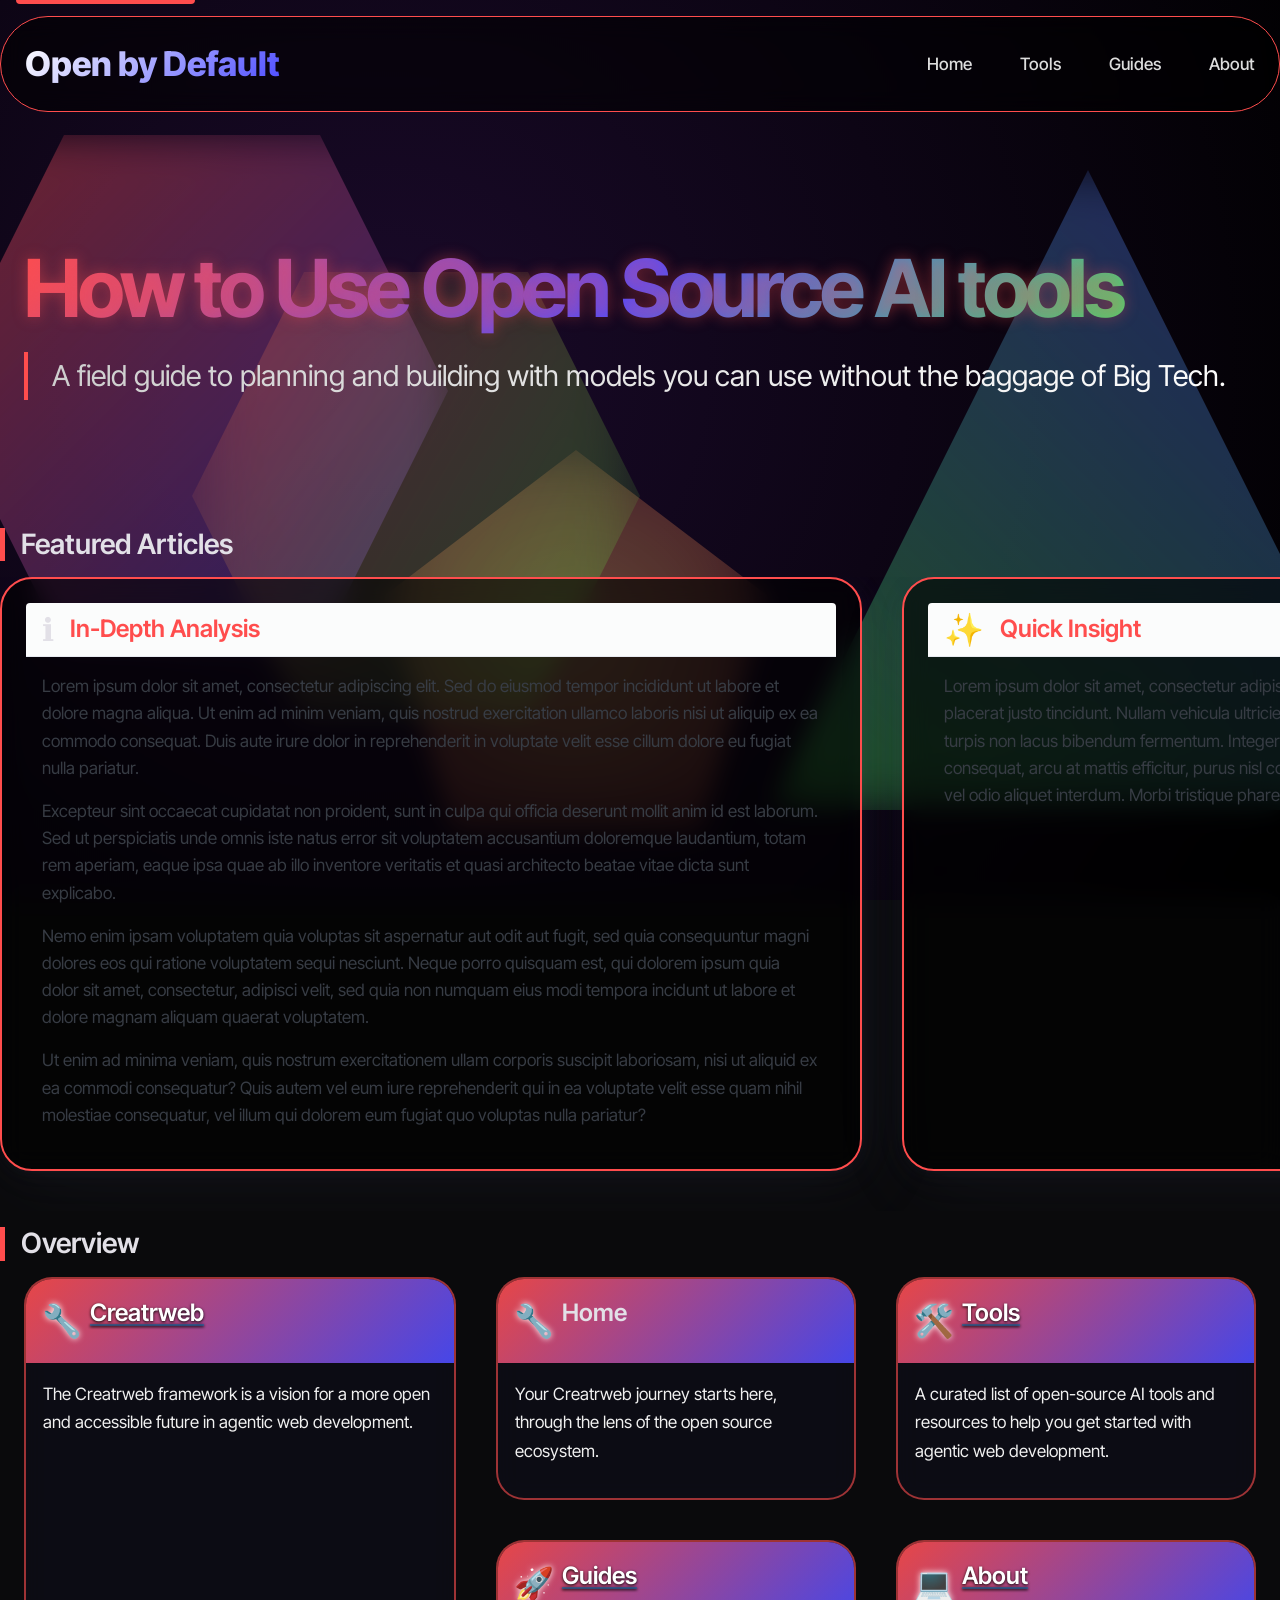
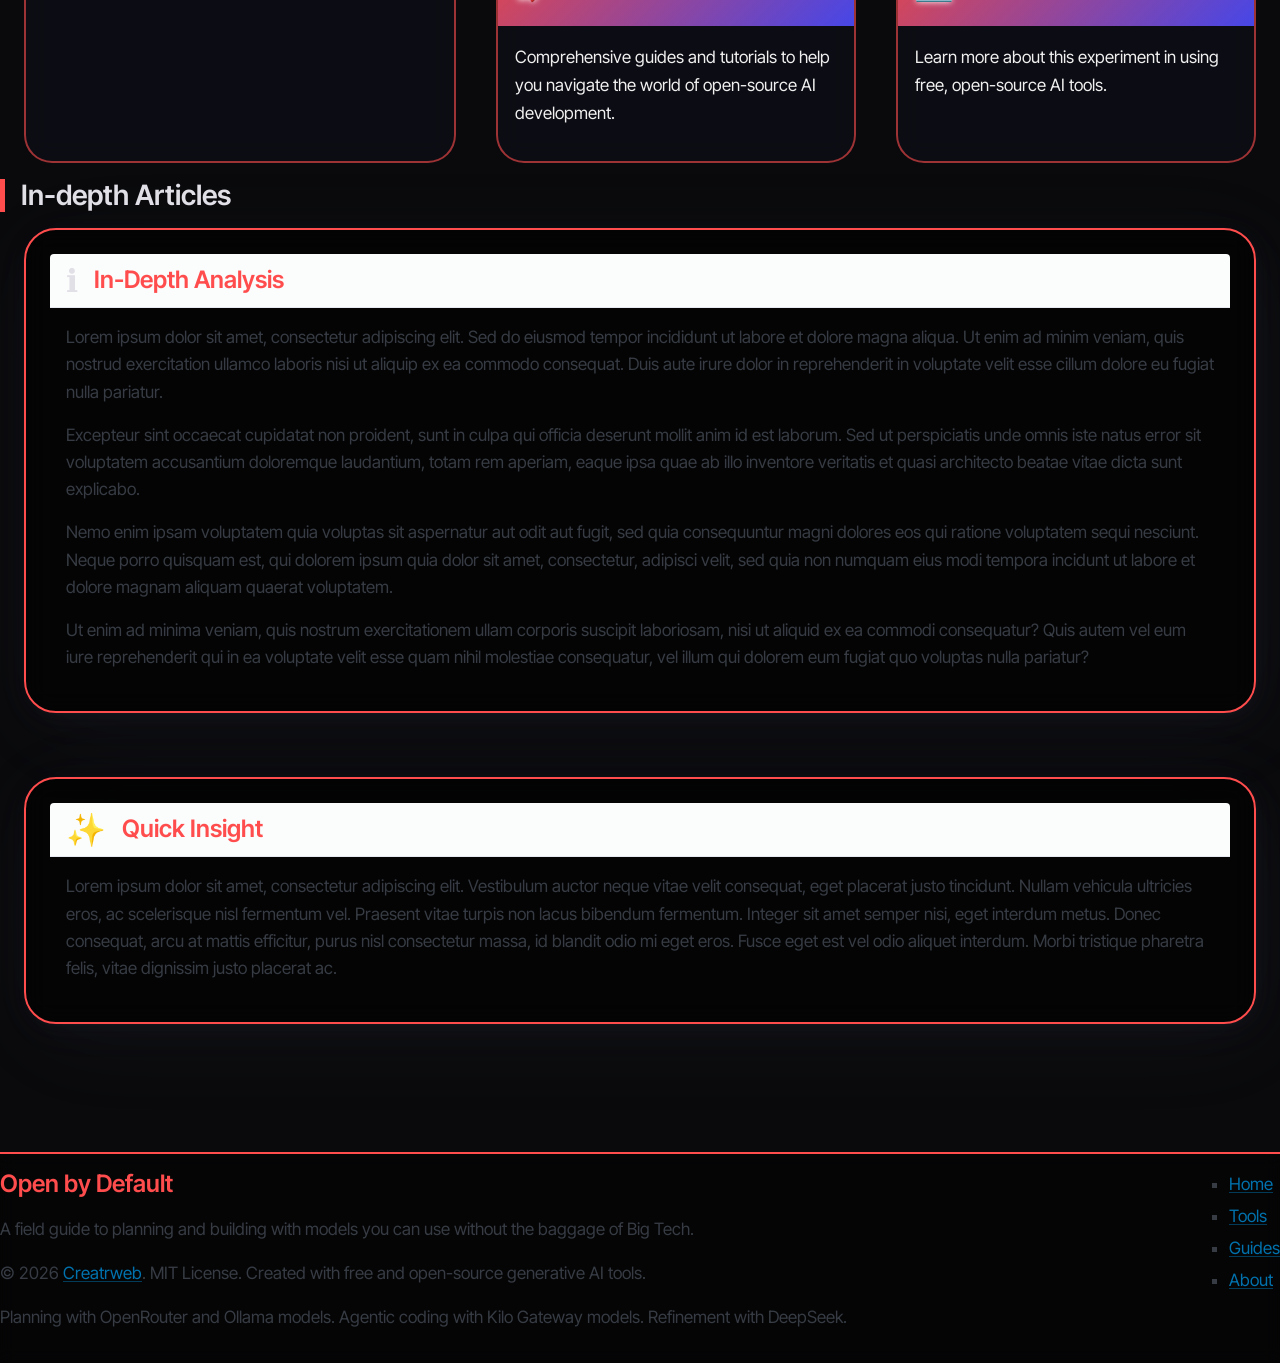
==== index.html @ 15506a96 "feat: enhance accessibility and improve navigation structure across multiple pages using Ollama mode" ====
<!DOCTYPE html>
<html lang="en">
<head>
  <meta charset="UTF-8">
  <meta name="viewport" content="width=device-width, initial-scale=1.0">
  <meta name="description" content="Open by Default - Field guide to free open source AI tools">

  <title>Open by Default</title>

  <!-- CSS -->
  <link rel="stylesheet" href="css/vendor/pico.min.css">
  <link rel="stylesheet" href="css/main.css">

  <!-- Fonts -->
  <link rel="preconnect" href="https://fonts.googleapis.com">
  <link rel="preconnect" href="https://fonts.gstatic.com" crossorigin>
  <link href="https://fonts.googleapis.com/css2?family=Inter+Tight:wght@400;500;600;700&family=Source+Serif+4:opsz,wght@8..60,400;8..60,500&display=swap" rel="stylesheet">
</head>
<body>
  <a href="#main-content" class="skip-link">Skip to main content</a>

  <header role="banner">
    <nav role="navigation" aria-label="Main navigation">
      <div class="nav-container">
        <div class="site-title">
          <a href="./index.html" aria-label="Home">Open by Default</a>
        </div>
        
        <button 
          class="menu-toggle" 
          aria-expanded="false" 
          aria-controls="main-navigation"
          aria-label="Toggle main menu"
        >
          <span aria-hidden="true">&#8801; Menu</span>
        </button>
        
        <ul id="main-navigation" class="nav-links" aria-label="Main site navigation">
          <li><a href="./index.html" aria-current="page">Home</a></li>
          <li><a href="./tools.html">Tools</a></li>
          <li><a href="./guides.html">Guides</a></li>
          <li><a href="./about.html">About</a></li>
        </ul>
      </div>
    </nav>
  </header>

  <main id="main-content" role="main" tabindex="-1">
    <section aria-labelledby="hero-heading">
      <div class="hero-container">
        <h1 id="hero-heading">How to Use Open Source AI tools</h1>
        <p class="hero-lead">A field guide to planning and building with models you can use without the baggage of Big Tech.</p>
      </div>
    </section>

    <section aria-labelledby="carousel-heading">
      <div class="section-header">
        <h2 id="carousel-heading">Featured Articles</h2>
      </div>
      <div class="carousel-container mobile-scroll h-feed" role="region" aria-label="Article carousel">
        <article class="carousel-item h-entry" role="article">
          <header class="carousel-header">
            <span class="carousel-icon" aria-hidden="true">ℹ️</span>
            <h3 class="p-name">In-Depth Analysis</h3>
          </header>
          <div class="article-content e-content">
            <p>Lorem ipsum dolor sit amet, consectetur adipiscing elit. Sed do eiusmod tempor incididunt ut labore et dolore magna aliqua. Ut enim ad minim veniam, quis nostrud exercitation ullamco laboris nisi ut aliquip ex ea commodo consequat. Duis aute irure dolor in reprehenderit in voluptate velit esse cillum dolore eu fugiat nulla pariatur.</p>
            <p>Excepteur sint occaecat cupidatat non proident, sunt in culpa qui officia deserunt mollit anim id est laborum. Sed ut perspiciatis unde omnis iste natus error sit voluptatem accusantium doloremque laudantium, totam rem aperiam, eaque ipsa quae ab illo inventore veritatis et quasi architecto beatae vitae dicta sunt explicabo.</p>
            <p>Nemo enim ipsam voluptatem quia voluptas sit aspernatur aut odit aut fugit, sed quia consequuntur magni dolores eos qui ratione voluptatem sequi nesciunt. Neque porro quisquam est, qui dolorem ipsum quia dolor sit amet, consectetur, adipisci velit, sed quia non numquam eius modi tempora incidunt ut labore et dolore magnam aliquam quaerat voluptatem.</p>
            <p>Ut enim ad minima veniam, quis nostrum exercitationem ullam corporis suscipit laboriosam, nisi ut aliquid ex ea commodi consequatur? Quis autem vel eum iure reprehenderit qui in ea voluptate velit esse quam nihil molestiae consequatur, vel illum qui dolorem eum fugiat quo voluptas nulla pariatur?</p>
          </div>
        </article>
        
        <article class="carousel-item h-entry" role="article">
          <header class="carousel-header">
            <span class="carousel-icon" aria-hidden="true">✨</span>
            <h3 class="p-name">Quick Insight</h3>
          </header>
          <div class="article-content e-content">
            <p>Lorem ipsum dolor sit amet, consectetur adipiscing elit. Vestibulum auctor neque vitae velit consequat, eget placerat justo tincidunt. Nullam vehicula ultricies eros, ac scelerisque nisl fermentum vel. Praesent vitae turpis non lacus bibendum fermentum. Integer sit amet semper nisi, eget interdum metus. Donec consequat, arcu at mattis efficitur, purus nisl consectetur massa, id blandit odio mi eget eros. Fusce eget est vel odio aliquet interdum. Morbi tristique pharetra felis, vitae dignissim justo placerat ac.</p>
          </div>
        </article>
      </div>
    </section>

    <section aria-labelledby="tools-heading">
      <div class="section-header">
        <h2 id="tools-heading">Overview</h2>
      </div>
      <div class="tools-grid" role="region" aria-label="Tools overview">
        <div class="tool-card" role="article">
          <header class="tool-header">
            <span class="tool-icon" aria-hidden="true">🔧</span>
            <h3><a href="https://creatrweb.com" target="_blank">Creatrweb</a></h3>
          </header>
            <div class="tool-content">
              <p>The Creatrweb framework is a vision for a more open and accessible future in agentic web development.</p>
            </div>
        </div>

        <div class="tool-card" role="article">
          <header class="tool-header">
            <span class="tool-icon" aria-hidden="true">🔧</span>
            <h3>Home</h3>
          </header>
          <div class="tool-content">
            <p>Your Creatrweb journey starts here, through the lens of the open source ecosystem.</p>
          </div>
        </div>

        <div class="tool-card" role="article">
          <header class="tool-header">
            <span class="tool-icon" aria-hidden="true">🛠️</span>
            <h3><a href="./tools.html">Tools</a></h3>
          </header>
          <div class="tool-content">
            <p>A curated list of open-source AI tools and resources to help you get started with agentic web development.</p>
          </div>
        </div>

        <div class="tool-card" role="article">
          <header class="tool-header">
            <span class="tool-icon" aria-hidden="true">🚀</span>
            <h3><a href="./guides.html">Guides</a></h3>
          </header>
          <div class="tool-content">
            <p>Comprehensive guides and tutorials to help you navigate the world of open-source AI development.</p>
          </div>
        </div>

        <div class="tool-card" role="article">
          <header class="tool-header">
            <span class="tool-icon" aria-hidden="true">💻</span>
            <h3><a href="./about.html">About</a></h3>
          </header>
          <div class="tool-content">
            <p>Learn more about this experiment in using free, open-source AI tools.</p>
          </div>
        </div>
      </div>
    </section>

    <section aria-labelledby="articles-heading">
      <div class="section-header">
        <h2 id="articles-heading">In-depth Articles</h2>
      </div>
      <div class="articles-container h-feed" role="region" aria-label="Additional articles">
        <article class="article-item h-entry" role="article">
          <header class="article-header">
            <span class="article-icon" aria-hidden="true">ℹ️</span>
            <h3 class="p-name">In-Depth Analysis</h3>
          </header>
          <div class="article-content e-content">
            <p>Lorem ipsum dolor sit amet, consectetur adipiscing elit. Sed do eiusmod tempor incididunt ut labore et dolore magna aliqua. Ut enim ad minim veniam, quis nostrud exercitation ullamco laboris nisi ut aliquip ex ea commodo consequat. Duis aute irure dolor in reprehenderit in voluptate velit esse cillum dolore eu fugiat nulla pariatur.</p>
            <p>Excepteur sint occaecat cupidatat non proident, sunt in culpa qui officia deserunt mollit anim id est laborum. Sed ut perspiciatis unde omnis iste natus error sit voluptatem accusantium doloremque laudantium, totam rem aperiam, eaque ipsa quae ab illo inventore veritatis et quasi architecto beatae vitae dicta sunt explicabo.</p>
            <p>Nemo enim ipsam voluptatem quia voluptas sit aspernatur aut odit aut fugit, sed quia consequuntur magni dolores eos qui ratione voluptatem sequi nesciunt. Neque porro quisquam est, qui dolorem ipsum quia dolor sit amet, consectetur, adipisci velit, sed quia non numquam eius modi tempora incidunt ut labore et dolore magnam aliquam quaerat voluptatem.</p>
            <p>Ut enim ad minima veniam, quis nostrum exercitationem ullam corporis suscipit laboriosam, nisi ut aliquid ex ea commodi consequatur? Quis autem vel eum iure reprehenderit qui in ea voluptate velit esse quam nihil molestiae consequatur, vel illum qui dolorem eum fugiat quo voluptas nulla pariatur?</p>
          </div>
        </article>
        
        <article class="article-item h-entry" role="article">
          <header class="article-header">
            <span class="article-icon" aria-hidden="true">✨</span>
            <h3 class="p-name">Quick Insight</h3>
          </header>
          <div class="article-content e-content">
            <p>Lorem ipsum dolor sit amet, consectetur adipiscing elit. Vestibulum auctor neque vitae velit consequat, eget placerat justo tincidunt. Nullam vehicula ultricies eros, ac scelerisque nisl fermentum vel. Praesent vitae turpis non lacus bibendum fermentum. Integer sit amet semper nisi, eget interdum metus. Donec consequat, arcu at mattis efficitur, purus nisl consectetur massa, id blandit odio mi eget eros. Fusce eget est vel odio aliquet interdum. Morbi tristique pharetra felis, vitae dignissim justo placerat ac.</p>
          </div>
        </article>
      </div>
    </section>
  </main>

  <footer role="contentinfo">
    <div class="footer-container">
      <div class="footer-about">
        <h3>Open by Default</h3>
        <p>A field guide to planning and building with models you can use without the baggage of Big Tech.</p>
        <p>&copy; 2026 <a href="https://creatrweb.com">Creatrweb</a>. MIT License. Created with free and open-source generative AI tools.</p>
        <p>Planning with OpenRouter and Ollama models. Agentic coding with Kilo Gateway models. Refinement with DeepSeek.</p>
      </div>
      <div class="footer-links">
        <ul>
          <li><a href="./index.html">Home</a></li>
          <li><a href="./tools.html">Tools</a></li>
          <li><a href="./guides.html">Guides</a></li>
          <li><a href="./about.html">About</a></li>
        </ul>
      </div>
    </div>
  </footer>

  <div class="geometric-shape-1"></div>
  <div class="geometric-shape-2"></div>
  <div class="geometric-shape-3"></div>
  <div class="geometric-shape-4"></div>
  <script src="js/main.js" defer></script>
</body>
</html>
---- css/vendor/pico.min.css ----
@charset "UTF-8";/*!
 * Pico CSS ✨ v2.1.1 (https://picocss.com)
 * Copyright 2019-2025 - Licensed under MIT
 */:host,:root{--pico-font-family-emoji:"Apple Color Emoji","Segoe UI Emoji","Segoe UI Symbol","Noto Color Emoji";--pico-font-family-sans-serif:system-ui,"Segoe UI",Roboto,Oxygen,Ubuntu,Cantarell,Helvetica,Arial,"Helvetica Neue",sans-serif,var(--pico-font-family-emoji);--pico-font-family-monospace:ui-monospace,SFMono-Regular,"SF Mono",Menlo,Consolas,"Liberation Mono",monospace,var(--pico-font-family-emoji);--pico-font-family:var(--pico-font-family-sans-serif);--pico-line-height:1.5;--pico-font-weight:400;--pico-font-size:100%;--pico-text-underline-offset:0.1rem;--pico-border-radius:0.25rem;--pico-border-width:0.0625rem;--pico-outline-width:0.125rem;--pico-transition:0.2s ease-in-out;--pico-spacing:1rem;--pico-typography-spacing-vertical:1rem;--pico-block-spacing-vertical:var(--pico-spacing);--pico-block-spacing-horizontal:var(--pico-spacing);--pico-grid-column-gap:var(--pico-spacing);--pico-grid-row-gap:var(--pico-spacing);--pico-form-element-spacing-vertical:0.75rem;--pico-form-element-spacing-horizontal:1rem;--pico-group-box-shadow:0 0 0 rgba(0, 0, 0, 0);--pico-group-box-shadow-focus-with-button:0 0 0 var(--pico-outline-width) var(--pico-primary-focus);--pico-group-box-shadow-focus-with-input:0 0 0 0.0625rem var(--pico-form-element-border-color);--pico-modal-overlay-backdrop-filter:blur(0.375rem);--pico-nav-element-spacing-vertical:1rem;--pico-nav-element-spacing-horizontal:0.5rem;--pico-nav-link-spacing-vertical:0.5rem;--pico-nav-link-spacing-horizontal:0.5rem;--pico-nav-breadcrumb-divider:">";--pico-icon-checkbox:url("data:image/svg+xml,%3Csvg xmlns='http://www.w3.org/2000/svg' width='24' height='24' viewBox='0 0 24 24' fill='none' stroke='rgb(255, 255, 255)' stroke-width='4' stroke-linecap='round' stroke-linejoin='round'%3E%3Cpolyline points='20 6 9 17 4 12'%3E%3C/polyline%3E%3C/svg%3E");--pico-icon-minus:url("data:image/svg+xml,%3Csvg xmlns='http://www.w3.org/2000/svg' width='24' height='24' viewBox='0 0 24 24' fill='none' stroke='rgb(255, 255, 255)' stroke-width='4' stroke-linecap='round' stroke-linejoin='round'%3E%3Cline x1='5' y1='12' x2='19' y2='12'%3E%3C/line%3E%3C/svg%3E");--pico-icon-chevron:url("data:image/svg+xml,%3Csvg xmlns='http://www.w3.org/2000/svg' width='24' height='24' viewBox='0 0 24 24' fill='none' stroke='rgb(136, 145, 164)' stroke-width='2' stroke-linecap='round' stroke-linejoin='round'%3E%3Cpolyline points='6 9 12 15 18 9'%3E%3C/polyline%3E%3C/svg%3E");--pico-icon-date:url("data:image/svg+xml,%3Csvg xmlns='http://www.w3.org/2000/svg' width='24' height='24' viewBox='0 0 24 24' fill='none' stroke='rgb(136, 145, 164)' stroke-width='2' stroke-linecap='round' stroke-linejoin='round'%3E%3Crect x='3' y='4' width='18' height='18' rx='2' ry='2'%3E%3C/rect%3E%3Cline x1='16' y1='2' x2='16' y2='6'%3E%3C/line%3E%3Cline x1='8' y1='2' x2='8' y2='6'%3E%3C/line%3E%3Cline x1='3' y1='10' x2='21' y2='10'%3E%3C/line%3E%3C/svg%3E");--pico-icon-time:url("data:image/svg+xml,%3Csvg xmlns='http://www.w3.org/2000/svg' width='24' height='24' viewBox='0 0 24 24' fill='none' stroke='rgb(136, 145, 164)' stroke-width='2' stroke-linecap='round' stroke-linejoin='round'%3E%3Ccircle cx='12' cy='12' r='10'%3E%3C/circle%3E%3Cpolyline points='12 6 12 12 16 14'%3E%3C/polyline%3E%3C/svg%3E");--pico-icon-search:url("data:image/svg+xml,%3Csvg xmlns='http://www.w3.org/2000/svg' width='24' height='24' viewBox='0 0 24 24' fill='none' stroke='rgb(136, 145, 164)' stroke-width='1.5' stroke-linecap='round' stroke-linejoin='round'%3E%3Ccircle cx='11' cy='11' r='8'%3E%3C/circle%3E%3Cline x1='21' y1='21' x2='16.65' y2='16.65'%3E%3C/line%3E%3C/svg%3E");--pico-icon-close:url("data:image/svg+xml,%3Csvg xmlns='http://www.w3.org/2000/svg' width='24' height='24' viewBox='0 0 24 24' fill='none' stroke='rgb(136, 145, 164)' stroke-width='3' stroke-linecap='round' stroke-linejoin='round'%3E%3Cline x1='18' y1='6' x2='6' y2='18'%3E%3C/line%3E%3Cline x1='6' y1='6' x2='18' y2='18'%3E%3C/line%3E%3C/svg%3E");--pico-icon-loading:url("data:image/svg+xml,%3Csvg fill='none' height='24' width='24' viewBox='0 0 24 24' xmlns='http://www.w3.org/2000/svg' %3E%3Cstyle%3E g %7B animation: rotate 2s linear infinite; transform-origin: center center; %7D circle %7B stroke-dasharray: 75,100; stroke-dashoffset: -5; animation: dash 1.5s ease-in-out infinite; stroke-linecap: round; %7D @keyframes rotate %7B 0%25 %7B transform: rotate(0deg); %7D 100%25 %7B transform: rotate(360deg); %7D %7D @keyframes dash %7B 0%25 %7B stroke-dasharray: 1,100; stroke-dashoffset: 0; %7D 50%25 %7B stroke-dasharray: 44.5,100; stroke-dashoffset: -17.5; %7D 100%25 %7B stroke-dasharray: 44.5,100; stroke-dashoffset: -62; %7D %7D %3C/style%3E%3Cg%3E%3Ccircle cx='12' cy='12' r='10' fill='none' stroke='rgb(136, 145, 164)' stroke-width='4' /%3E%3C/g%3E%3C/svg%3E")}@media (min-width:576px){:host,:root{--pico-font-size:106.25%}}@media (min-width:768px){:host,:root{--pico-font-size:112.5%}}@media (min-width:1024px){:host,:root{--pico-font-size:118.75%}}@media (min-width:1280px){:host,:root{--pico-font-size:125%}}@media (min-width:1536px){:host,:root{--pico-font-size:131.25%}}a{--pico-text-decoration:underline}a.contrast,a.secondary{--pico-text-decoration:underline}small{--pico-font-size:0.875em}h1,h2,h3,h4,h5,h6{--pico-font-weight:700}h1{--pico-font-size:2rem;--pico-line-height:1.125;--pico-typography-spacing-top:3rem}h2{--pico-font-size:1.75rem;--pico-line-height:1.15;--pico-typography-spacing-top:2.625rem}h3{--pico-font-size:1.5rem;--pico-line-height:1.175;--pico-typography-spacing-top:2.25rem}h4{--pico-font-size:1.25rem;--pico-line-height:1.2;--pico-typography-spacing-top:1.874rem}h5{--pico-font-size:1.125rem;--pico-line-height:1.225;--pico-typography-spacing-top:1.6875rem}h6{--pico-font-size:1rem;--pico-line-height:1.25;--pico-typography-spacing-top:1.5rem}tfoot td,tfoot th,thead td,thead th{--pico-font-weight:600;--pico-border-width:0.1875rem}code,kbd,pre,samp{--pico-font-family:var(--pico-font-family-monospace)}kbd{--pico-font-weight:bolder}:where(select,textarea),input:not([type=submit],[type=button],[type=reset],[type=checkbox],[type=radio],[type=file]){--pico-outline-width:0.0625rem}[type=search]{--pico-border-radius:5rem}[type=checkbox],[type=radio]{--pico-border-width:0.125rem}[type=checkbox][role=switch]{--pico-border-width:0.1875rem}details.dropdown summary:not([role=button]){--pico-outline-width:0.0625rem}nav details.dropdown summary:focus-visible{--pico-outline-width:0.125rem}[role=search]{--pico-border-radius:5rem}[role=group]:has(button.secondary:focus,[type=submit].secondary:focus,[type=button].secondary:focus,[role=button].secondary:focus),[role=search]:has(button.secondary:focus,[type=submit].secondary:focus,[type=button].secondary:focus,[role=button].secondary:focus){--pico-group-box-shadow-focus-with-button:0 0 0 var(--pico-outline-width) var(--pico-secondary-focus)}[role=group]:has(button.contrast:focus,[type=submit].contrast:focus,[type=button].contrast:focus,[role=button].contrast:focus),[role=search]:has(button.contrast:focus,[type=submit].contrast:focus,[type=button].contrast:focus,[role=button].contrast:focus){--pico-group-box-shadow-focus-with-button:0 0 0 var(--pico-outline-width) var(--pico-contrast-focus)}[role=group] [role=button],[role=group] [type=button],[role=group] [type=submit],[role=group] button,[role=search] [role=button],[role=search] [type=button],[role=search] [type=submit],[role=search] button{--pico-form-element-spacing-horizontal:2rem}details summary[role=button]:not(.outline)::after{filter:brightness(0) invert(1)}[aria-busy=true]:not(input,select,textarea):is(button,[type=submit],[type=button],[type=reset],[role=button]):not(.outline)::before{filter:brightness(0) invert(1)}:host(:not([data-theme=dark])),:root:not([data-theme=dark]),[data-theme=light]{color-scheme:light;--pico-background-color:#fff;--pico-color:#373c44;--pico-text-selection-color:rgba(2, 154, 232, 0.25);--pico-muted-color:#646b79;--pico-muted-border-color:rgb(231, 234, 239.5);--pico-primary:#0172ad;--pico-primary-background:#0172ad;--pico-primary-border:var(--pico-primary-background);--pico-primary-underline:rgba(1, 114, 173, 0.5);--pico-primary-hover:#015887;--pico-primary-hover-background:#02659a;--pico-primary-hover-border:var(--pico-primary-hover-background);--pico-primary-hover-underline:var(--pico-primary-hover);--pico-primary-focus:rgba(2, 154, 232, 0.5);--pico-primary-inverse:#fff;--pico-secondary:#5d6b89;--pico-secondary-background:#525f7a;--pico-secondary-border:var(--pico-secondary-background);--pico-secondary-underline:rgba(93, 107, 137, 0.5);--pico-secondary-hover:#48536b;--pico-secondary-hover-background:#48536b;--pico-secondary-hover-border:var(--pico-secondary-hover-background);--pico-secondary-hover-underline:var(--pico-secondary-hover);--pico-secondary-focus:rgba(93, 107, 137, 0.25);--pico-secondary-inverse:#fff;--pico-contrast:#181c25;--pico-contrast-background:#181c25;--pico-contrast-border:var(--pico-contrast-background);--pico-contrast-underline:rgba(24, 28, 37, 0.5);--pico-contrast-hover:#000;--pico-contrast-hover-background:#000;--pico-contrast-hover-border:var(--pico-contrast-hover-background);--pico-contrast-hover-underline:var(--pico-secondary-hover);--pico-contrast-focus:rgba(93, 107, 137, 0.25);--pico-contrast-inverse:#fff;--pico-box-shadow:0.0145rem 0.029rem 0.174rem rgba(129, 145, 181, 0.01698),0.0335rem 0.067rem 0.402rem rgba(129, 145, 181, 0.024),0.0625rem 0.125rem 0.75rem rgba(129, 145, 181, 0.03),0.1125rem 0.225rem 1.35rem rgba(129, 145, 181, 0.036),0.2085rem 0.417rem 2.502rem rgba(129, 145, 181, 0.04302),0.5rem 1rem 6rem rgba(129, 145, 181, 0.06),0 0 0 0.0625rem rgba(129, 145, 181, 0.015);--pico-h1-color:#2d3138;--pico-h2-color:#373c44;--pico-h3-color:#424751;--pico-h4-color:#4d535e;--pico-h5-color:#5c6370;--pico-h6-color:#646b79;--pico-mark-background-color:rgb(252.5, 230.5, 191.5);--pico-mark-color:#0f1114;--pico-ins-color:rgb(28.5, 105.5, 84);--pico-del-color:rgb(136, 56.5, 53);--pico-blockquote-border-color:var(--pico-muted-border-color);--pico-blockquote-footer-color:var(--pico-muted-color);--pico-button-box-shadow:0 0 0 rgba(0, 0, 0, 0);--pico-button-hover-box-shadow:0 0 0 rgba(0, 0, 0, 0);--pico-table-border-color:var(--pico-muted-border-color);--pico-table-row-stripped-background-color:rgba(111, 120, 135, 0.0375);--pico-code-background-color:rgb(243, 244.5, 246.75);--pico-code-color:#646b79;--pico-code-kbd-background-color:var(--pico-color);--pico-code-kbd-color:var(--pico-background-color);--pico-form-element-background-color:rgb(251, 251.5, 252.25);--pico-form-element-selected-background-color:#dfe3eb;--pico-form-element-border-color:#cfd5e2;--pico-form-element-color:#23262c;--pico-form-element-placeholder-color:var(--pico-muted-color);--pico-form-element-active-background-color:#fff;--pico-form-element-active-border-color:var(--pico-primary-border);--pico-form-element-focus-color:var(--pico-primary-border);--pico-form-element-disabled-opacity:0.5;--pico-form-element-invalid-border-color:rgb(183.5, 105.5, 106.5);--pico-form-element-invalid-active-border-color:rgb(200.25, 79.25, 72.25);--pico-form-element-invalid-focus-color:var(--pico-form-element-invalid-active-border-color);--pico-form-element-valid-border-color:rgb(76, 154.5, 137.5);--pico-form-element-valid-active-border-color:rgb(39, 152.75, 118.75);--pico-form-element-valid-focus-color:var(--pico-form-element-valid-active-border-color);--pico-switch-background-color:#bfc7d9;--pico-switch-checked-background-color:var(--pico-primary-background);--pico-switch-color:#fff;--pico-switch-thumb-box-shadow:0 0 0 rgba(0, 0, 0, 0);--pico-range-border-color:#dfe3eb;--pico-range-active-border-color:#bfc7d9;--pico-range-thumb-border-color:var(--pico-background-color);--pico-range-thumb-color:var(--pico-secondary-background);--pico-range-thumb-active-color:var(--pico-primary-background);--pico-accordion-border-color:var(--pico-muted-border-color);--pico-accordion-active-summary-color:var(--pico-primary-hover);--pico-accordion-close-summary-color:var(--pico-color);--pico-accordion-open-summary-color:var(--pico-muted-color);--pico-card-background-color:var(--pico-background-color);--pico-card-border-color:var(--pico-muted-border-color);--pico-card-box-shadow:var(--pico-box-shadow);--pico-card-sectioning-background-color:rgb(251, 251.5, 252.25);--pico-dropdown-background-color:#fff;--pico-dropdown-border-color:#eff1f4;--pico-dropdown-box-shadow:var(--pico-box-shadow);--pico-dropdown-color:var(--pico-color);--pico-dropdown-hover-background-color:#eff1f4;--pico-loading-spinner-opacity:0.5;--pico-modal-overlay-background-color:rgba(232, 234, 237, 0.75);--pico-progress-background-color:#dfe3eb;--pico-progress-color:var(--pico-primary-background);--pico-tooltip-background-color:var(--pico-contrast-background);--pico-tooltip-color:var(--pico-contrast-inverse);--pico-icon-valid:url("data:image/svg+xml,%3Csvg xmlns='http://www.w3.org/2000/svg' width='24' height='24' viewBox='0 0 24 24' fill='none' stroke='rgb(76, 154.5, 137.5)' stroke-width='2' stroke-linecap='round' stroke-linejoin='round'%3E%3Cpolyline points='20 6 9 17 4 12'%3E%3C/polyline%3E%3C/svg%3E");--pico-icon-invalid:url("data:image/svg+xml,%3Csvg xmlns='http://www.w3.org/2000/svg' width='24' height='24' viewBox='0 0 24 24' fill='none' stroke='rgb(200.25, 79.25, 72.25)' stroke-width='2' stroke-linecap='round' stroke-linejoin='round'%3E%3Ccircle cx='12' cy='12' r='10'%3E%3C/circle%3E%3Cline x1='12' y1='8' x2='12' y2='12'%3E%3C/line%3E%3Cline x1='12' y1='16' x2='12.01' y2='16'%3E%3C/line%3E%3C/svg%3E")}:host(:not([data-theme=dark])) input:is([type=submit],[type=button],[type=reset],[type=checkbox],[type=radio],[type=file]),:root:not([data-theme=dark]) input:is([type=submit],[type=button],[type=reset],[type=checkbox],[type=radio],[type=file]),[data-theme=light] input:is([type=submit],[type=button],[type=reset],[type=checkbox],[type=radio],[type=file]){--pico-form-element-focus-color:var(--pico-primary-focus)}@media only screen and (prefers-color-scheme:dark){:host(:not([data-theme])),:root:not([data-theme]){color-scheme:dark;--pico-background-color:rgb(19, 22.5, 30.5);--pico-color:#c2c7d0;--pico-text-selection-color:rgba(1, 170, 255, 0.1875);--pico-muted-color:#7b8495;--pico-muted-border-color:#202632;--pico-primary:#01aaff;--pico-primary-background:#0172ad;--pico-primary-border:var(--pico-primary-background);--pico-primary-underline:rgba(1, 170, 255, 0.5);--pico-primary-hover:#79c0ff;--pico-primary-hover-background:#017fc0;--pico-primary-hover-border:var(--pico-primary-hover-background);--pico-primary-hover-underline:var(--pico-primary-hover);--pico-primary-focus:rgba(1, 170, 255, 0.375);--pico-primary-inverse:#fff;--pico-secondary:#969eaf;--pico-secondary-background:#525f7a;--pico-secondary-border:var(--pico-secondary-background);--pico-secondary-underline:rgba(150, 158, 175, 0.5);--pico-secondary-hover:#b3b9c5;--pico-secondary-hover-background:#5d6b89;--pico-secondary-hover-border:var(--pico-secondary-hover-background);--pico-secondary-hover-underline:var(--pico-secondary-hover);--pico-secondary-focus:rgba(144, 158, 190, 0.25);--pico-secondary-inverse:#fff;--pico-contrast:#dfe3eb;--pico-contrast-background:#eff1f4;--pico-contrast-border:var(--pico-contrast-background);--pico-contrast-underline:rgba(223, 227, 235, 0.5);--pico-contrast-hover:#fff;--pico-contrast-hover-background:#fff;--pico-contrast-hover-border:var(--pico-contrast-hover-background);--pico-contrast-hover-underline:var(--pico-contrast-hover);--pico-contrast-focus:rgba(207, 213, 226, 0.25);--pico-contrast-inverse:#000;--pico-box-shadow:0.0145rem 0.029rem 0.174rem rgba(7, 8.5, 12, 0.01698),0.0335rem 0.067rem 0.402rem rgba(7, 8.5, 12, 0.024),0.0625rem 0.125rem 0.75rem rgba(7, 8.5, 12, 0.03),0.1125rem 0.225rem 1.35rem rgba(7, 8.5, 12, 0.036),0.2085rem 0.417rem 2.502rem rgba(7, 8.5, 12, 0.04302),0.5rem 1rem 6rem rgba(7, 8.5, 12, 0.06),0 0 0 0.0625rem rgba(7, 8.5, 12, 0.015);--pico-h1-color:#f0f1f3;--pico-h2-color:#e0e3e7;--pico-h3-color:#c2c7d0;--pico-h4-color:#b3b9c5;--pico-h5-color:#a4acba;--pico-h6-color:#8891a4;--pico-mark-background-color:#014063;--pico-mark-color:#fff;--pico-ins-color:#62af9a;--pico-del-color:rgb(205.5, 126, 123);--pico-blockquote-border-color:var(--pico-muted-border-color);--pico-blockquote-footer-color:var(--pico-muted-color);--pico-button-box-shadow:0 0 0 rgba(0, 0, 0, 0);--pico-button-hover-box-shadow:0 0 0 rgba(0, 0, 0, 0);--pico-table-border-color:var(--pico-muted-border-color);--pico-table-row-stripped-background-color:rgba(111, 120, 135, 0.0375);--pico-code-background-color:rgb(26, 30.5, 40.25);--pico-code-color:#8891a4;--pico-code-kbd-background-color:var(--pico-color);--pico-code-kbd-color:var(--pico-background-color);--pico-form-element-background-color:rgb(28, 33, 43.5);--pico-form-element-selected-background-color:#2a3140;--pico-form-element-border-color:#2a3140;--pico-form-element-color:#e0e3e7;--pico-form-element-placeholder-color:#8891a4;--pico-form-element-active-background-color:rgb(26, 30.5, 40.25);--pico-form-element-active-border-color:var(--pico-primary-border);--pico-form-element-focus-color:var(--pico-primary-border);--pico-form-element-disabled-opacity:0.5;--pico-form-element-invalid-border-color:rgb(149.5, 74, 80);--pico-form-element-invalid-active-border-color:rgb(183.25, 63.5, 59);--pico-form-element-invalid-focus-color:var(--pico-form-element-invalid-active-border-color);--pico-form-element-valid-border-color:#2a7b6f;--pico-form-element-valid-active-border-color:rgb(22, 137, 105.5);--pico-form-element-valid-focus-color:var(--pico-form-element-valid-active-border-color);--pico-switch-background-color:#333c4e;--pico-switch-checked-background-color:var(--pico-primary-background);--pico-switch-color:#fff;--pico-switch-thumb-box-shadow:0 0 0 rgba(0, 0, 0, 0);--pico-range-border-color:#202632;--pico-range-active-border-color:#2a3140;--pico-range-thumb-border-color:var(--pico-background-color);--pico-range-thumb-color:var(--pico-secondary-background);--pico-range-thumb-active-color:var(--pico-primary-background);--pico-accordion-border-color:var(--pico-muted-border-color);--pico-accordion-active-summary-color:var(--pico-primary-hover);--pico-accordion-close-summary-color:var(--pico-color);--pico-accordion-open-summary-color:var(--pico-muted-color);--pico-card-background-color:#181c25;--pico-card-border-color:var(--pico-card-background-color);--pico-card-box-shadow:var(--pico-box-shadow);--pico-card-sectioning-background-color:rgb(26, 30.5, 40.25);--pico-dropdown-background-color:#181c25;--pico-dropdown-border-color:#202632;--pico-dropdown-box-shadow:var(--pico-box-shadow);--pico-dropdown-color:var(--pico-color);--pico-dropdown-hover-background-color:#202632;--pico-loading-spinner-opacity:0.5;--pico-modal-overlay-background-color:rgba(7.5, 8.5, 10, 0.75);--pico-progress-background-color:#202632;--pico-progress-color:var(--pico-primary-background);--pico-tooltip-background-color:var(--pico-contrast-background);--pico-tooltip-color:var(--pico-contrast-inverse);--pico-icon-valid:url("data:image/svg+xml,%3Csvg xmlns='http://www.w3.org/2000/svg' width='24' height='24' viewBox='0 0 24 24' fill='none' stroke='rgb(42, 123, 111)' stroke-width='2' stroke-linecap='round' stroke-linejoin='round'%3E%3Cpolyline points='20 6 9 17 4 12'%3E%3C/polyline%3E%3C/svg%3E");--pico-icon-invalid:url("data:image/svg+xml,%3Csvg xmlns='http://www.w3.org/2000/svg' width='24' height='24' viewBox='0 0 24 24' fill='none' stroke='rgb(149.5, 74, 80)' stroke-width='2' stroke-linecap='round' stroke-linejoin='round'%3E%3Ccircle cx='12' cy='12' r='10'%3E%3C/circle%3E%3Cline x1='12' y1='8' x2='12' y2='12'%3E%3C/line%3E%3Cline x1='12' y1='16' x2='12.01' y2='16'%3E%3C/line%3E%3C/svg%3E")}:host(:not([data-theme])) input:is([type=submit],[type=button],[type=reset],[type=checkbox],[type=radio],[type=file]),:root:not([data-theme]) input:is([type=submit],[type=button],[type=reset],[type=checkbox],[type=radio],[type=file]){--pico-form-element-focus-color:var(--pico-primary-focus)}:host(:not([data-theme])) details summary[role=button].contrast:not(.outline)::after,:root:not([data-theme]) details summary[role=button].contrast:not(.outline)::after{filter:brightness(0)}:host(:not([data-theme])) [aria-busy=true]:not(input,select,textarea).contrast:is(button,[type=submit],[type=button],[type=reset],[role=button]):not(.outline)::before,:root:not([data-theme]) [aria-busy=true]:not(input,select,textarea).contrast:is(button,[type=submit],[type=button],[type=reset],[role=button]):not(.outline)::before{filter:brightness(0)}}[data-theme=dark]{color-scheme:dark;--pico-background-color:rgb(19, 22.5, 30.5);--pico-color:#c2c7d0;--pico-text-selection-color:rgba(1, 170, 255, 0.1875);--pico-muted-color:#7b8495;--pico-muted-border-color:#202632;--pico-primary:#01aaff;--pico-primary-background:#0172ad;--pico-primary-border:var(--pico-primary-background);--pico-primary-underline:rgba(1, 170, 255, 0.5);--pico-primary-hover:#79c0ff;--pico-primary-hover-background:#017fc0;--pico-primary-hover-border:var(--pico-primary-hover-background);--pico-primary-hover-underline:var(--pico-primary-hover);--pico-primary-focus:rgba(1, 170, 255, 0.375);--pico-primary-inverse:#fff;--pico-secondary:#969eaf;--pico-secondary-background:#525f7a;--pico-secondary-border:var(--pico-secondary-background);--pico-secondary-underline:rgba(150, 158, 175, 0.5);--pico-secondary-hover:#b3b9c5;--pico-secondary-hover-background:#5d6b89;--pico-secondary-hover-border:var(--pico-secondary-hover-background);--pico-secondary-hover-underline:var(--pico-secondary-hover);--pico-secondary-focus:rgba(144, 158, 190, 0.25);--pico-secondary-inverse:#fff;--pico-contrast:#dfe3eb;--pico-contrast-background:#eff1f4;--pico-contrast-border:var(--pico-contrast-background);--pico-contrast-underline:rgba(223, 227, 235, 0.5);--pico-contrast-hover:#fff;--pico-contrast-hover-background:#fff;--pico-contrast-hover-border:var(--pico-contrast-hover-background);--pico-contrast-hover-underline:var(--pico-contrast-hover);--pico-contrast-focus:rgba(207, 213, 226, 0.25);--pico-contrast-inverse:#000;--pico-box-shadow:0.0145rem 0.029rem 0.174rem rgba(7, 8.5, 12, 0.01698),0.0335rem 0.067rem 0.402rem rgba(7, 8.5, 12, 0.024),0.0625rem 0.125rem 0.75rem rgba(7, 8.5, 12, 0.03),0.1125rem 0.225rem 1.35rem rgba(7, 8.5, 12, 0.036),0.2085rem 0.417rem 2.502rem rgba(7, 8.5, 12, 0.04302),0.5rem 1rem 6rem rgba(7, 8.5, 12, 0.06),0 0 0 0.0625rem rgba(7, 8.5, 12, 0.015);--pico-h1-color:#f0f1f3;--pico-h2-color:#e0e3e7;--pico-h3-color:#c2c7d0;--pico-h4-color:#b3b9c5;--pico-h5-color:#a4acba;--pico-h6-color:#8891a4;--pico-mark-background-color:#014063;--pico-mark-color:#fff;--pico-ins-color:#62af9a;--pico-del-color:rgb(205.5, 126, 123);--pico-blockquote-border-color:var(--pico-muted-border-color);--pico-blockquote-footer-color:var(--pico-muted-color);--pico-button-box-shadow:0 0 0 rgba(0, 0, 0, 0);--pico-button-hover-box-shadow:0 0 0 rgba(0, 0, 0, 0);--pico-table-border-color:var(--pico-muted-border-color);--pico-table-row-stripped-background-color:rgba(111, 120, 135, 0.0375);--pico-code-background-color:rgb(26, 30.5, 40.25);--pico-code-color:#8891a4;--pico-code-kbd-background-color:var(--pico-color);--pico-code-kbd-color:var(--pico-background-color);--pico-form-element-background-color:rgb(28, 33, 43.5);--pico-form-element-selected-background-color:#2a3140;--pico-form-element-border-color:#2a3140;--pico-form-element-color:#e0e3e7;--pico-form-element-placeholder-color:#8891a4;--pico-form-element-active-background-color:rgb(26, 30.5, 40.25);--pico-form-element-active-border-color:var(--pico-primary-border);--pico-form-element-focus-color:var(--pico-primary-border);--pico-form-element-disabled-opacity:0.5;--pico-form-element-invalid-border-color:rgb(149.5, 74, 80);--pico-form-element-invalid-active-border-color:rgb(183.25, 63.5, 59);--pico-form-element-invalid-focus-color:var(--pico-form-element-invalid-active-border-color);--pico-form-element-valid-border-color:#2a7b6f;--pico-form-element-valid-active-border-color:rgb(22, 137, 105.5);--pico-form-element-valid-focus-color:var(--pico-form-element-valid-active-border-color);--pico-switch-background-color:#333c4e;--pico-switch-checked-background-color:var(--pico-primary-background);--pico-switch-color:#fff;--pico-switch-thumb-box-shadow:0 0 0 rgba(0, 0, 0, 0);--pico-range-border-color:#202632;--pico-range-active-border-color:#2a3140;--pico-range-thumb-border-color:var(--pico-background-color);--pico-range-thumb-color:var(--pico-secondary-background);--pico-range-thumb-active-color:var(--pico-primary-background);--pico-accordion-border-color:var(--pico-muted-border-color);--pico-accordion-active-summary-color:var(--pico-primary-hover);--pico-accordion-close-summary-color:var(--pico-color);--pico-accordion-open-summary-color:var(--pico-muted-color);--pico-card-background-color:#181c25;--pico-card-border-color:var(--pico-card-background-color);--pico-card-box-shadow:var(--pico-box-shadow);--pico-card-sectioning-background-color:rgb(26, 30.5, 40.25);--pico-dropdown-background-color:#181c25;--pico-dropdown-border-color:#202632;--pico-dropdown-box-shadow:var(--pico-box-shadow);--pico-dropdown-color:var(--pico-color);--pico-dropdown-hover-background-color:#202632;--pico-loading-spinner-opacity:0.5;--pico-modal-overlay-background-color:rgba(7.5, 8.5, 10, 0.75);--pico-progress-background-color:#202632;--pico-progress-color:var(--pico-primary-background);--pico-tooltip-background-color:var(--pico-contrast-background);--pico-tooltip-color:var(--pico-contrast-inverse);--pico-icon-valid:url("data:image/svg+xml,%3Csvg xmlns='http://www.w3.org/2000/svg' width='24' height='24' viewBox='0 0 24 24' fill='none' stroke='rgb(42, 123, 111)' stroke-width='2' stroke-linecap='round' stroke-linejoin='round'%3E%3Cpolyline points='20 6 9 17 4 12'%3E%3C/polyline%3E%3C/svg%3E");--pico-icon-invalid:url("data:image/svg+xml,%3Csvg xmlns='http://www.w3.org/2000/svg' width='24' height='24' viewBox='0 0 24 24' fill='none' stroke='rgb(149.5, 74, 80)' stroke-width='2' stroke-linecap='round' stroke-linejoin='round'%3E%3Ccircle cx='12' cy='12' r='10'%3E%3C/circle%3E%3Cline x1='12' y1='8' x2='12' y2='12'%3E%3C/line%3E%3Cline x1='12' y1='16' x2='12.01' y2='16'%3E%3C/line%3E%3C/svg%3E")}[data-theme=dark] input:is([type=submit],[type=button],[type=reset],[type=checkbox],[type=radio],[type=file]){--pico-form-element-focus-color:var(--pico-primary-focus)}[data-theme=dark] details summary[role=button].contrast:not(.outline)::after{filter:brightness(0)}[data-theme=dark] [aria-busy=true]:not(input,select,textarea).contrast:is(button,[type=submit],[type=button],[type=reset],[role=button]):not(.outline)::before{filter:brightness(0)}[type=checkbox],[type=radio],[type=range],progress{accent-color:var(--pico-primary)}*,::after,::before{box-sizing:border-box;background-repeat:no-repeat}::after,::before{text-decoration:inherit;vertical-align:inherit}:where(:host),:where(:root){-webkit-tap-highlight-color:transparent;-webkit-text-size-adjust:100%;-moz-text-size-adjust:100%;text-size-adjust:100%;background-color:var(--pico-background-color);color:var(--pico-color);font-weight:var(--pico-font-weight);font-size:var(--pico-font-size);line-height:var(--pico-line-height);font-family:var(--pico-font-family);text-underline-offset:var(--pico-text-underline-offset);text-rendering:optimizeLegibility;overflow-wrap:break-word;-moz-tab-size:4;-o-tab-size:4;tab-size:4}body{width:100%;margin:0}main{display:block}body>footer,body>header,body>main{padding-block:var(--pico-block-spacing-vertical)}section{margin-bottom:var(--pico-block-spacing-vertical)}.container,.container-fluid{width:100%;margin-right:auto;margin-left:auto;padding-right:var(--pico-spacing);padding-left:var(--pico-spacing)}@media (min-width:576px){.container{max-width:510px;padding-right:0;padding-left:0}}@media (min-width:768px){.container{max-width:700px}}@media (min-width:1024px){.container{max-width:950px}}@media (min-width:1280px){.container{max-width:1200px}}@media (min-width:1536px){.container{max-width:1450px}}.grid{grid-column-gap:var(--pico-grid-column-gap);grid-row-gap:var(--pico-grid-row-gap);display:grid;grid-template-columns:1fr}@media (min-width:768px){.grid{grid-template-columns:repeat(auto-fit,minmax(0%,1fr))}}.grid>*{min-width:0}.overflow-auto{overflow:auto}b,strong{font-weight:bolder}sub,sup{position:relative;font-size:.75em;line-height:0;vertical-align:baseline}sub{bottom:-.25em}sup{top:-.5em}address,blockquote,dl,ol,p,pre,table,ul{margin-top:0;margin-bottom:var(--pico-typography-spacing-vertical);color:var(--pico-color);font-style:normal;font-weight:var(--pico-font-weight)}h1,h2,h3,h4,h5,h6{margin-top:0;margin-bottom:var(--pico-typography-spacing-vertical);color:var(--pico-color);font-weight:var(--pico-font-weight);font-size:var(--pico-font-size);line-height:var(--pico-line-height);font-family:var(--pico-font-family)}h1{--pico-color:var(--pico-h1-color)}h2{--pico-color:var(--pico-h2-color)}h3{--pico-color:var(--pico-h3-color)}h4{--pico-color:var(--pico-h4-color)}h5{--pico-color:var(--pico-h5-color)}h6{--pico-color:var(--pico-h6-color)}:where(article,address,blockquote,dl,figure,form,ol,p,pre,table,ul)~:is(h1,h2,h3,h4,h5,h6){margin-top:var(--pico-typography-spacing-top)}p{margin-bottom:var(--pico-typography-spacing-vertical)}hgroup{margin-bottom:var(--pico-typography-spacing-vertical)}hgroup>*{margin-top:0;margin-bottom:0}hgroup>:not(:first-child):last-child{--pico-color:var(--pico-muted-color);--pico-font-weight:unset;font-size:1rem}:where(ol,ul) li{margin-bottom:calc(var(--pico-typography-spacing-vertical) * .25)}:where(dl,ol,ul) :where(dl,ol,ul){margin:0;margin-top:calc(var(--pico-typography-spacing-vertical) * .25)}ul li{list-style:square}mark{padding:.125rem .25rem;background-color:var(--pico-mark-background-color);color:var(--pico-mark-color);vertical-align:baseline}blockquote{display:block;margin:var(--pico-typography-spacing-vertical) 0;padding:var(--pico-spacing);border-right:none;border-left:.25rem solid var(--pico-blockquote-border-color);border-inline-start:0.25rem solid var(--pico-blockquote-border-color);border-inline-end:none}blockquote footer{margin-top:calc(var(--pico-typography-spacing-vertical) * .5);color:var(--pico-blockquote-footer-color)}abbr[title]{border-bottom:1px dotted;text-decoration:none;cursor:help}ins{color:var(--pico-ins-color);text-decoration:none}del{color:var(--pico-del-color)}::-moz-selection{background-color:var(--pico-text-selection-color)}::selection{background-color:var(--pico-text-selection-color)}:where(a:not([role=button])),[role=link]{--pico-color:var(--pico-primary);--pico-background-color:transparent;--pico-underline:var(--pico-primary-underline);outline:0;background-color:var(--pico-background-color);color:var(--pico-color);-webkit-text-decoration:var(--pico-text-decoration);text-decoration:var(--pico-text-decoration);text-decoration-color:var(--pico-underline);text-underline-offset:0.125em;transition:background-color var(--pico-transition),color var(--pico-transition),box-shadow var(--pico-transition),-webkit-text-decoration var(--pico-transition);transition:background-color var(--pico-transition),color var(--pico-transition),text-decoration var(--pico-transition),box-shadow var(--pico-transition);transition:background-color var(--pico-transition),color var(--pico-transition),text-decoration var(--pico-transition),box-shadow var(--pico-transition),-webkit-text-decoration var(--pico-transition)}:where(a:not([role=button])):is([aria-current]:not([aria-current=false]),:hover,:active,:focus),[role=link]:is([aria-current]:not([aria-current=false]),:hover,:active,:focus){--pico-color:var(--pico-primary-hover);--pico-underline:var(--pico-primary-hover-underline);--pico-text-decoration:underline}:where(a:not([role=button])):focus-visible,[role=link]:focus-visible{box-shadow:0 0 0 var(--pico-outline-width) var(--pico-primary-focus)}:where(a:not([role=button])).secondary,[role=link].secondary{--pico-color:var(--pico-secondary);--pico-underline:var(--pico-secondary-underline)}:where(a:not([role=button])).secondary:is([aria-current]:not([aria-current=false]),:hover,:active,:focus),[role=link].secondary:is([aria-current]:not([aria-current=false]),:hover,:active,:focus){--pico-color:var(--pico-secondary-hover);--pico-underline:var(--pico-secondary-hover-underline)}:where(a:not([role=button])).contrast,[role=link].contrast{--pico-color:var(--pico-contrast);--pico-underline:var(--pico-contrast-underline)}:where(a:not([role=button])).contrast:is([aria-current]:not([aria-current=false]),:hover,:active,:focus),[role=link].contrast:is([aria-current]:not([aria-current=false]),:hover,:active,:focus){--pico-color:var(--pico-contrast-hover);--pico-underline:var(--pico-contrast-hover-underline)}a[role=button]{display:inline-block}button{margin:0;overflow:visible;font-family:inherit;text-transform:none}[type=button],[type=reset],[type=submit],button{-webkit-appearance:button}[role=button],[type=button],[type=file]::file-selector-button,[type=reset],[type=submit],button{--pico-background-color:var(--pico-primary-background);--pico-border-color:var(--pico-primary-border);--pico-color:var(--pico-primary-inverse);--pico-box-shadow:var(--pico-button-box-shadow, 0 0 0 rgba(0, 0, 0, 0));padding:var(--pico-form-element-spacing-vertical) var(--pico-form-element-spacing-horizontal);border:var(--pico-border-width) solid var(--pico-border-color);border-radius:var(--pico-border-radius);outline:0;background-color:var(--pico-background-color);box-shadow:var(--pico-box-shadow);color:var(--pico-color);font-weight:var(--pico-font-weight);font-size:1rem;line-height:var(--pico-line-height);text-align:center;text-decoration:none;cursor:pointer;-webkit-user-select:none;-moz-user-select:none;user-select:none;transition:background-color var(--pico-transition),border-color var(--pico-transition),color var(--pico-transition),box-shadow var(--pico-transition)}[role=button]:is(:hover,:active,:focus),[role=button]:is([aria-current]:not([aria-current=false])),[type=button]:is(:hover,:active,:focus),[type=button]:is([aria-current]:not([aria-current=false])),[type=file]::file-selector-button:is(:hover,:active,:focus),[type=file]::file-selector-button:is([aria-current]:not([aria-current=false])),[type=reset]:is(:hover,:active,:focus),[type=reset]:is([aria-current]:not([aria-current=false])),[type=submit]:is(:hover,:active,:focus),[type=submit]:is([aria-current]:not([aria-current=false])),button:is(:hover,:active,:focus),button:is([aria-current]:not([aria-current=false])){--pico-background-color:var(--pico-primary-hover-background);--pico-border-color:var(--pico-primary-hover-border);--pico-box-shadow:var(--pico-button-hover-box-shadow, 0 0 0 rgba(0, 0, 0, 0));--pico-color:var(--pico-primary-inverse)}[role=button]:focus,[role=button]:is([aria-current]:not([aria-current=false])):focus,[type=button]:focus,[type=button]:is([aria-current]:not([aria-current=false])):focus,[type=file]::file-selector-button:focus,[type=file]::file-selector-button:is([aria-current]:not([aria-current=false])):focus,[type=reset]:focus,[type=reset]:is([aria-current]:not([aria-current=false])):focus,[type=submit]:focus,[type=submit]:is([aria-current]:not([aria-current=false])):focus,button:focus,button:is([aria-current]:not([aria-current=false])):focus{--pico-box-shadow:var(--pico-button-hover-box-shadow, 0 0 0 rgba(0, 0, 0, 0)),0 0 0 var(--pico-outline-width) var(--pico-primary-focus)}[type=button],[type=reset],[type=submit]{margin-bottom:var(--pico-spacing)}:is(button,[type=submit],[type=button],[role=button]).secondary,[type=file]::file-selector-button,[type=reset]{--pico-background-color:var(--pico-secondary-background);--pico-border-color:var(--pico-secondary-border);--pico-color:var(--pico-secondary-inverse);cursor:pointer}:is(button,[type=submit],[type=button],[role=button]).secondary:is([aria-current]:not([aria-current=false]),:hover,:active,:focus),[type=file]::file-selector-button:is([aria-current]:not([aria-current=false]),:hover,:active,:focus),[type=reset]:is([aria-current]:not([aria-current=false]),:hover,:active,:focus){--pico-background-color:var(--pico-secondary-hover-background);--pico-border-color:var(--pico-secondary-hover-border);--pico-color:var(--pico-secondary-inverse)}:is(button,[type=submit],[type=button],[role=button]).secondary:focus,:is(button,[type=submit],[type=button],[role=button]).secondary:is([aria-current]:not([aria-current=false])):focus,[type=file]::file-selector-button:focus,[type=file]::file-selector-button:is([aria-current]:not([aria-current=false])):focus,[type=reset]:focus,[type=reset]:is([aria-current]:not([aria-current=false])):focus{--pico-box-shadow:var(--pico-button-hover-box-shadow, 0 0 0 rgba(0, 0, 0, 0)),0 0 0 var(--pico-outline-width) var(--pico-secondary-focus)}:is(button,[type=submit],[type=button],[role=button]).contrast{--pico-background-color:var(--pico-contrast-background);--pico-border-color:var(--pico-contrast-border);--pico-color:var(--pico-contrast-inverse)}:is(button,[type=submit],[type=button],[role=button]).contrast:is([aria-current]:not([aria-current=false]),:hover,:active,:focus){--pico-background-color:var(--pico-contrast-hover-background);--pico-border-color:var(--pico-contrast-hover-border);--pico-color:var(--pico-contrast-inverse)}:is(button,[type=submit],[type=button],[role=button]).contrast:focus,:is(button,[type=submit],[type=button],[role=button]).contrast:is([aria-current]:not([aria-current=false])):focus{--pico-box-shadow:var(--pico-button-hover-box-shadow, 0 0 0 rgba(0, 0, 0, 0)),0 0 0 var(--pico-outline-width) var(--pico-contrast-focus)}:is(button,[type=submit],[type=button],[role=button]).outline,[type=reset].outline{--pico-background-color:transparent;--pico-color:var(--pico-primary);--pico-border-color:var(--pico-primary)}:is(button,[type=submit],[type=button],[role=button]).outline:is([aria-current]:not([aria-current=false]),:hover,:active,:focus),[type=reset].outline:is([aria-current]:not([aria-current=false]),:hover,:active,:focus){--pico-background-color:transparent;--pico-color:var(--pico-primary-hover);--pico-border-color:var(--pico-primary-hover)}:is(button,[type=submit],[type=button],[role=button]).outline.secondary,[type=reset].outline{--pico-color:var(--pico-secondary);--pico-border-color:var(--pico-secondary)}:is(button,[type=submit],[type=button],[role=button]).outline.secondary:is([aria-current]:not([aria-current=false]),:hover,:active,:focus),[type=reset].outline:is([aria-current]:not([aria-current=false]),:hover,:active,:focus){--pico-color:var(--pico-secondary-hover);--pico-border-color:var(--pico-secondary-hover)}:is(button,[type=submit],[type=button],[role=button]).outline.contrast{--pico-color:var(--pico-contrast);--pico-border-color:var(--pico-contrast)}:is(button,[type=submit],[type=button],[role=button]).outline.contrast:is([aria-current]:not([aria-current=false]),:hover,:active,:focus){--pico-color:var(--pico-contrast-hover);--pico-border-color:var(--pico-contrast-hover)}:where(button,[type=submit],[type=reset],[type=button],[role=button])[disabled],:where(fieldset[disabled]) :is(button,[type=submit],[type=button],[type=reset],[role=button]){opacity:.5;pointer-events:none}:where(table){width:100%;border-collapse:collapse;border-spacing:0;text-indent:0}td,th{padding:calc(var(--pico-spacing)/ 2) var(--pico-spacing);border-bottom:var(--pico-border-width) solid var(--pico-table-border-color);background-color:var(--pico-background-color);color:var(--pico-color);font-weight:var(--pico-font-weight);text-align:left;text-align:start}tfoot td,tfoot th{border-top:var(--pico-border-width) solid var(--pico-table-border-color);border-bottom:0}table.striped tbody tr:nth-child(odd) td,table.striped tbody tr:nth-child(odd) th{background-color:var(--pico-table-row-stripped-background-color)}:where(audio,canvas,iframe,img,svg,video){vertical-align:middle}audio,video{display:inline-block}audio:not([controls]){display:none;height:0}:where(iframe){border-style:none}img{max-width:100%;height:auto;border-style:none}:where(svg:not([fill])){fill:currentColor}svg:not(:host),svg:not(:root){overflow:hidden}code,kbd,pre,samp{font-size:.875em;font-family:var(--pico-font-family)}pre code,pre samp{font-size:inherit;font-family:inherit}pre{-ms-overflow-style:scrollbar;overflow:auto}code,kbd,pre,samp{border-radius:var(--pico-border-radius);background:var(--pico-code-background-color);color:var(--pico-code-color);font-weight:var(--pico-font-weight);line-height:initial}code,kbd,samp{display:inline-block;padding:.375rem}pre{display:block;margin-bottom:var(--pico-spacing);overflow-x:auto}pre>code,pre>samp{display:block;padding:var(--pico-spacing);background:0 0;line-height:var(--pico-line-height)}kbd{background-color:var(--pico-code-kbd-background-color);color:var(--pico-code-kbd-color);vertical-align:baseline}figure{display:block;margin:0;padding:0}figure figcaption{padding:calc(var(--pico-spacing) * .5) 0;color:var(--pico-muted-color)}hr{height:0;margin:var(--pico-typography-spacing-vertical) 0;border:0;border-top:1px solid var(--pico-muted-border-color);color:inherit}[hidden],template{display:none!important}canvas{display:inline-block}input,optgroup,select,textarea{margin:0;font-size:1rem;line-height:var(--pico-line-height);font-family:inherit;letter-spacing:inherit}input{overflow:visible}select{text-transform:none}legend{max-width:100%;padding:0;color:inherit;white-space:normal}textarea{overflow:auto}[type=checkbox],[type=radio]{padding:0}::-webkit-inner-spin-button,::-webkit-outer-spin-button{height:auto}[type=search]{-webkit-appearance:textfield;outline-offset:-2px}[type=search]::-webkit-search-decoration{-webkit-appearance:none}::-webkit-file-upload-button{-webkit-appearance:button;font:inherit}::-moz-focus-inner{padding:0;border-style:none}:-moz-focusring{outline:0}:-moz-ui-invalid{box-shadow:none}::-ms-expand{display:none}[type=file],[type=range]{padding:0;border-width:0}input:not([type=checkbox],[type=radio],[type=range]){height:calc(1rem * var(--pico-line-height) + var(--pico-form-element-spacing-vertical) * 2 + var(--pico-border-width) * 2)}fieldset{width:100%;margin:0;margin-bottom:var(--pico-spacing);padding:0;border:0}fieldset legend,label{display:block;margin-bottom:calc(var(--pico-spacing) * .375);color:var(--pico-color);font-weight:var(--pico-form-label-font-weight,var(--pico-font-weight))}fieldset legend{margin-bottom:calc(var(--pico-spacing) * .5)}button[type=submit],input:not([type=checkbox],[type=radio]),select,textarea{width:100%}input:not([type=checkbox],[type=radio],[type=range],[type=file]),select,textarea{-webkit-appearance:none;-moz-appearance:none;appearance:none;padding:var(--pico-form-element-spacing-vertical) var(--pico-form-element-spacing-horizontal)}input,select,textarea{--pico-background-color:var(--pico-form-element-background-color);--pico-border-color:var(--pico-form-element-border-color);--pico-color:var(--pico-form-element-color);--pico-box-shadow:none;border:var(--pico-border-width) solid var(--pico-border-color);border-radius:var(--pico-border-radius);outline:0;background-color:var(--pico-background-color);box-shadow:var(--pico-box-shadow);color:var(--pico-color);font-weight:var(--pico-font-weight);transition:background-color var(--pico-transition),border-color var(--pico-transition),color var(--pico-transition),box-shadow var(--pico-transition)}:where(select,textarea):not([readonly]):is(:active,:focus),input:not([type=submit],[type=button],[type=reset],[type=checkbox],[type=radio],[readonly]):is(:active,:focus){--pico-background-color:var(--pico-form-element-active-background-color)}:where(select,textarea):not([readonly]):is(:active,:focus),input:not([type=submit],[type=button],[type=reset],[role=switch],[readonly]):is(:active,:focus){--pico-border-color:var(--pico-form-element-active-border-color)}:where(select,textarea):not([readonly]):focus,input:not([type=submit],[type=button],[type=reset],[type=range],[type=file],[readonly]):focus{--pico-box-shadow:0 0 0 var(--pico-outline-width) var(--pico-form-element-focus-color)}:where(fieldset[disabled]) :is(input:not([type=submit],[type=button],[type=reset]),select,textarea),input:not([type=submit],[type=button],[type=reset])[disabled],label[aria-disabled=true],select[disabled],textarea[disabled]{opacity:var(--pico-form-element-disabled-opacity);pointer-events:none}label[aria-disabled=true] input[disabled]{opacity:1}:where(input,select,textarea):not([type=checkbox],[type=radio],[type=date],[type=datetime-local],[type=month],[type=time],[type=week],[type=range])[aria-invalid]{padding-right:calc(var(--pico-form-element-spacing-horizontal) + 1.5rem)!important;padding-left:var(--pico-form-element-spacing-horizontal);padding-inline-start:var(--pico-form-element-spacing-horizontal)!important;padding-inline-end:calc(var(--pico-form-element-spacing-horizontal) + 1.5rem)!important;background-position:center right .75rem;background-size:1rem auto;background-repeat:no-repeat}:where(input,select,textarea):not([type=checkbox],[type=radio],[type=date],[type=datetime-local],[type=month],[type=time],[type=week],[type=range])[aria-invalid=false]:not(select){background-image:var(--pico-icon-valid)}:where(input,select,textarea):not([type=checkbox],[type=radio],[type=date],[type=datetime-local],[type=month],[type=time],[type=week],[type=range])[aria-invalid=true]:not(select){background-image:var(--pico-icon-invalid)}:where(input,select,textarea)[aria-invalid=false]{--pico-border-color:var(--pico-form-element-valid-border-color)}:where(input,select,textarea)[aria-invalid=false]:is(:active,:focus){--pico-border-color:var(--pico-form-element-valid-active-border-color)!important}:where(input,select,textarea)[aria-invalid=false]:is(:active,:focus):not([type=checkbox],[type=radio]){--pico-box-shadow:0 0 0 var(--pico-outline-width) var(--pico-form-element-valid-focus-color)!important}:where(input,select,textarea)[aria-invalid=true]{--pico-border-color:var(--pico-form-element-invalid-border-color)}:where(input,select,textarea)[aria-invalid=true]:is(:active,:focus){--pico-border-color:var(--pico-form-element-invalid-active-border-color)!important}:where(input,select,textarea)[aria-invalid=true]:is(:active,:focus):not([type=checkbox],[type=radio]){--pico-box-shadow:0 0 0 var(--pico-outline-width) var(--pico-form-element-invalid-focus-color)!important}[dir=rtl] :where(input,select,textarea):not([type=checkbox],[type=radio]):is([aria-invalid],[aria-invalid=true],[aria-invalid=false]){background-position:center left .75rem}input::-webkit-input-placeholder,input::placeholder,select:invalid,textarea::-webkit-input-placeholder,textarea::placeholder{color:var(--pico-form-element-placeholder-color);opacity:1}input:not([type=checkbox],[type=radio]),select,textarea{margin-bottom:var(--pico-spacing)}select::-ms-expand{border:0;background-color:transparent}select:not([multiple],[size]){padding-right:calc(var(--pico-form-element-spacing-horizontal) + 1.5rem);padding-left:var(--pico-form-element-spacing-horizontal);padding-inline-start:var(--pico-form-element-spacing-horizontal);padding-inline-end:calc(var(--pico-form-element-spacing-horizontal) + 1.5rem);background-image:var(--pico-icon-chevron);background-position:center right .75rem;background-size:1rem auto;background-repeat:no-repeat}select[multiple] option:checked{background:var(--pico-form-element-selected-background-color);color:var(--pico-form-element-color)}[dir=rtl] select:not([multiple],[size]){background-position:center left .75rem}textarea{display:block;resize:vertical}textarea[aria-invalid]{--pico-icon-height:calc(1rem * var(--pico-line-height) + var(--pico-form-element-spacing-vertical) * 2 + var(--pico-border-width) * 2);background-position:top right .75rem!important;background-size:1rem var(--pico-icon-height)!important}:where(input,select,textarea,fieldset,.grid)+small{display:block;width:100%;margin-top:calc(var(--pico-spacing) * -.75);margin-bottom:var(--pico-spacing);color:var(--pico-muted-color)}:where(input,select,textarea,fieldset,.grid)[aria-invalid=false]+small{color:var(--pico-ins-color)}:where(input,select,textarea,fieldset,.grid)[aria-invalid=true]+small{color:var(--pico-del-color)}label>:where(input,select,textarea){margin-top:calc(var(--pico-spacing) * .25)}label:has([type=checkbox],[type=radio]){width:-moz-fit-content;width:fit-content;cursor:pointer}[type=checkbox],[type=radio]{-webkit-appearance:none;-moz-appearance:none;appearance:none;width:1.25em;height:1.25em;margin-top:-.125em;margin-inline-end:.5em;border-width:var(--pico-border-width);vertical-align:middle;cursor:pointer}[type=checkbox]::-ms-check,[type=radio]::-ms-check{display:none}[type=checkbox]:checked,[type=checkbox]:checked:active,[type=checkbox]:checked:focus,[type=radio]:checked,[type=radio]:checked:active,[type=radio]:checked:focus{--pico-background-color:var(--pico-primary-background);--pico-border-color:var(--pico-primary-border);background-image:var(--pico-icon-checkbox);background-position:center;background-size:.75em auto;background-repeat:no-repeat}[type=checkbox]~label,[type=radio]~label{display:inline-block;margin-bottom:0;cursor:pointer}[type=checkbox]~label:not(:last-of-type),[type=radio]~label:not(:last-of-type){margin-inline-end:1em}[type=checkbox]:indeterminate{--pico-background-color:var(--pico-primary-background);--pico-border-color:var(--pico-primary-border);background-image:var(--pico-icon-minus);background-position:center;background-size:.75em auto;background-repeat:no-repeat}[type=radio]{border-radius:50%}[type=radio]:checked,[type=radio]:checked:active,[type=radio]:checked:focus{--pico-background-color:var(--pico-primary-inverse);border-width:.35em;background-image:none}[type=checkbox][role=switch]{--pico-background-color:var(--pico-switch-background-color);--pico-color:var(--pico-switch-color);width:2.25em;height:1.25em;border:var(--pico-border-width) solid var(--pico-border-color);border-radius:1.25em;background-color:var(--pico-background-color);line-height:1.25em}[type=checkbox][role=switch]:not([aria-invalid]){--pico-border-color:var(--pico-switch-background-color)}[type=checkbox][role=switch]:before{display:block;aspect-ratio:1;height:100%;border-radius:50%;background-color:var(--pico-color);box-shadow:var(--pico-switch-thumb-box-shadow);content:"";transition:margin .1s ease-in-out}[type=checkbox][role=switch]:focus{--pico-background-color:var(--pico-switch-background-color);--pico-border-color:var(--pico-switch-background-color)}[type=checkbox][role=switch]:checked{--pico-background-color:var(--pico-switch-checked-background-color);--pico-border-color:var(--pico-switch-checked-background-color);background-image:none}[type=checkbox][role=switch]:checked::before{margin-inline-start:calc(2.25em - 1.25em)}[type=checkbox][role=switch][disabled]{--pico-background-color:var(--pico-border-color)}[type=checkbox][aria-invalid=false]:checked,[type=checkbox][aria-invalid=false]:checked:active,[type=checkbox][aria-invalid=false]:checked:focus,[type=checkbox][role=switch][aria-invalid=false]:checked,[type=checkbox][role=switch][aria-invalid=false]:checked:active,[type=checkbox][role=switch][aria-invalid=false]:checked:focus{--pico-background-color:var(--pico-form-element-valid-border-color)}[type=checkbox]:checked:active[aria-invalid=true],[type=checkbox]:checked:focus[aria-invalid=true],[type=checkbox]:checked[aria-invalid=true],[type=checkbox][role=switch]:checked:active[aria-invalid=true],[type=checkbox][role=switch]:checked:focus[aria-invalid=true],[type=checkbox][role=switch]:checked[aria-invalid=true]{--pico-background-color:var(--pico-form-element-invalid-border-color)}[type=checkbox][aria-invalid=false]:checked,[type=checkbox][aria-invalid=false]:checked:active,[type=checkbox][aria-invalid=false]:checked:focus,[type=checkbox][role=switch][aria-invalid=false]:checked,[type=checkbox][role=switch][aria-invalid=false]:checked:active,[type=checkbox][role=switch][aria-invalid=false]:checked:focus,[type=radio][aria-invalid=false]:checked,[type=radio][aria-invalid=false]:checked:active,[type=radio][aria-invalid=false]:checked:focus{--pico-border-color:var(--pico-form-element-valid-border-color)}[type=checkbox]:checked:active[aria-invalid=true],[type=checkbox]:checked:focus[aria-invalid=true],[type=checkbox]:checked[aria-invalid=true],[type=checkbox][role=switch]:checked:active[aria-invalid=true],[type=checkbox][role=switch]:checked:focus[aria-invalid=true],[type=checkbox][role=switch]:checked[aria-invalid=true],[type=radio]:checked:active[aria-invalid=true],[type=radio]:checked:focus[aria-invalid=true],[type=radio]:checked[aria-invalid=true]{--pico-border-color:var(--pico-form-element-invalid-border-color)}[type=color]::-webkit-color-swatch-wrapper{padding:0}[type=color]::-moz-focus-inner{padding:0}[type=color]::-webkit-color-swatch{border:0;border-radius:calc(var(--pico-border-radius) * .5)}[type=color]::-moz-color-swatch{border:0;border-radius:calc(var(--pico-border-radius) * .5)}input:not([type=checkbox],[type=radio],[type=range],[type=file]):is([type=date],[type=datetime-local],[type=month],[type=time],[type=week]){--pico-icon-position:0.75rem;--pico-icon-width:1rem;padding-right:calc(var(--pico-icon-width) + var(--pico-icon-position));background-image:var(--pico-icon-date);background-position:center right var(--pico-icon-position);background-size:var(--pico-icon-width) auto;background-repeat:no-repeat}input:not([type=checkbox],[type=radio],[type=range],[type=file])[type=time]{background-image:var(--pico-icon-time)}[type=date]::-webkit-calendar-picker-indicator,[type=datetime-local]::-webkit-calendar-picker-indicator,[type=month]::-webkit-calendar-picker-indicator,[type=time]::-webkit-calendar-picker-indicator,[type=week]::-webkit-calendar-picker-indicator{width:var(--pico-icon-width);margin-right:calc(var(--pico-icon-width) * -1);margin-left:var(--pico-icon-position);opacity:0}@-moz-document url-prefix(){[type=date],[type=datetime-local],[type=month],[type=time],[type=week]{padding-right:var(--pico-form-element-spacing-horizontal)!important;background-image:none!important}}[dir=rtl] :is([type=date],[type=datetime-local],[type=month],[type=time],[type=week]){text-align:right}[type=file]{--pico-color:var(--pico-muted-color);margin-left:calc(var(--pico-outline-width) * -1);padding:calc(var(--pico-form-element-spacing-vertical) * .5) 0;padding-left:var(--pico-outline-width);border:0;border-radius:0;background:0 0}[type=file]::file-selector-button{margin-right:calc(var(--pico-spacing)/ 2);padding:calc(var(--pico-form-element-spacing-vertical) * .5) var(--pico-form-element-spacing-horizontal)}[type=file]:is(:hover,:active,:focus)::file-selector-button{--pico-background-color:var(--pico-secondary-hover-background);--pico-border-color:var(--pico-secondary-hover-border)}[type=file]:focus::file-selector-button{--pico-box-shadow:var(--pico-button-hover-box-shadow, 0 0 0 rgba(0, 0, 0, 0)),0 0 0 var(--pico-outline-width) var(--pico-secondary-focus)}[type=range]{-webkit-appearance:none;-moz-appearance:none;appearance:none;width:100%;height:1.25rem;background:0 0}[type=range]::-webkit-slider-runnable-track{width:100%;height:.375rem;border-radius:var(--pico-border-radius);background-color:var(--pico-range-border-color);-webkit-transition:background-color var(--pico-transition),box-shadow var(--pico-transition);transition:background-color var(--pico-transition),box-shadow var(--pico-transition)}[type=range]::-moz-range-track{width:100%;height:.375rem;border-radius:var(--pico-border-radius);background-color:var(--pico-range-border-color);-moz-transition:background-color var(--pico-transition),box-shadow var(--pico-transition);transition:background-color var(--pico-transition),box-shadow var(--pico-transition)}[type=range]::-ms-track{width:100%;height:.375rem;border-radius:var(--pico-border-radius);background-color:var(--pico-range-border-color);-ms-transition:background-color var(--pico-transition),box-shadow var(--pico-transition);transition:background-color var(--pico-transition),box-shadow var(--pico-transition)}[type=range]::-webkit-slider-thumb{-webkit-appearance:none;width:1.25rem;height:1.25rem;margin-top:-.4375rem;border:2px solid var(--pico-range-thumb-border-color);border-radius:50%;background-color:var(--pico-range-thumb-color);cursor:pointer;-webkit-transition:background-color var(--pico-transition),transform var(--pico-transition);transition:background-color var(--pico-transition),transform var(--pico-transition)}[type=range]::-moz-range-thumb{-webkit-appearance:none;width:1.25rem;height:1.25rem;margin-top:-.4375rem;border:2px solid var(--pico-range-thumb-border-color);border-radius:50%;background-color:var(--pico-range-thumb-color);cursor:pointer;-moz-transition:background-color var(--pico-transition),transform var(--pico-transition);transition:background-color var(--pico-transition),transform var(--pico-transition)}[type=range]::-ms-thumb{-webkit-appearance:none;width:1.25rem;height:1.25rem;margin-top:-.4375rem;border:2px solid var(--pico-range-thumb-border-color);border-radius:50%;background-color:var(--pico-range-thumb-color);cursor:pointer;-ms-transition:background-color var(--pico-transition),transform var(--pico-transition);transition:background-color var(--pico-transition),transform var(--pico-transition)}[type=range]:active,[type=range]:focus-within{--pico-range-border-color:var(--pico-range-active-border-color);--pico-range-thumb-color:var(--pico-range-thumb-active-color)}[type=range]:active::-webkit-slider-thumb{transform:scale(1.25)}[type=range]:active::-moz-range-thumb{transform:scale(1.25)}[type=range]:active::-ms-thumb{transform:scale(1.25)}input:not([type=checkbox],[type=radio],[type=range],[type=file])[type=search]{padding-inline-start:calc(var(--pico-form-element-spacing-horizontal) + 1.75rem);background-image:var(--pico-icon-search);background-position:center left calc(var(--pico-form-element-spacing-horizontal) + .125rem);background-size:1rem auto;background-repeat:no-repeat}input:not([type=checkbox],[type=radio],[type=range],[type=file])[type=search][aria-invalid]{padding-inline-start:calc(var(--pico-form-element-spacing-horizontal) + 1.75rem)!important;background-position:center left 1.125rem,center right .75rem}input:not([type=checkbox],[type=radio],[type=range],[type=file])[type=search][aria-invalid=false]{background-image:var(--pico-icon-search),var(--pico-icon-valid)}input:not([type=checkbox],[type=radio],[type=range],[type=file])[type=search][aria-invalid=true]{background-image:var(--pico-icon-search),var(--pico-icon-invalid)}[dir=rtl] :where(input):not([type=checkbox],[type=radio],[type=range],[type=file])[type=search]{background-position:center right 1.125rem}[dir=rtl] :where(input):not([type=checkbox],[type=radio],[type=range],[type=file])[type=search][aria-invalid]{background-position:center right 1.125rem,center left .75rem}details{display:block;margin-bottom:var(--pico-spacing)}details summary{line-height:1rem;list-style-type:none;cursor:pointer;transition:color var(--pico-transition)}details summary:not([role]){color:var(--pico-accordion-close-summary-color)}details summary::-webkit-details-marker{display:none}details summary::marker{display:none}details summary::-moz-list-bullet{list-style-type:none}details summary::after{display:block;width:1rem;height:1rem;margin-inline-start:calc(var(--pico-spacing,1rem) * .5);float:right;transform:rotate(-90deg);background-image:var(--pico-icon-chevron);background-position:right center;background-size:1rem auto;background-repeat:no-repeat;content:"";transition:transform var(--pico-transition)}details summary:focus{outline:0}details summary:focus:not([role]){color:var(--pico-accordion-active-summary-color)}details summary:focus-visible:not([role]){outline:var(--pico-outline-width) solid var(--pico-primary-focus);outline-offset:calc(var(--pico-spacing,1rem) * 0.5);color:var(--pico-primary)}details summary[role=button]{width:100%;text-align:left}details summary[role=button]::after{height:calc(1rem * var(--pico-line-height,1.5))}details[open]>summary{margin-bottom:var(--pico-spacing)}details[open]>summary:not([role]):not(:focus){color:var(--pico-accordion-open-summary-color)}details[open]>summary::after{transform:rotate(0)}[dir=rtl] details summary{text-align:right}[dir=rtl] details summary::after{float:left;background-position:left center}article{margin-bottom:var(--pico-block-spacing-vertical);padding:var(--pico-block-spacing-vertical) var(--pico-block-spacing-horizontal);border-radius:var(--pico-border-radius);background:var(--pico-card-background-color);box-shadow:var(--pico-card-box-shadow)}article>footer,article>header{margin-right:calc(var(--pico-block-spacing-horizontal) * -1);margin-left:calc(var(--pico-block-spacing-horizontal) * -1);padding:calc(var(--pico-block-spacing-vertical) * .66) var(--pico-block-spacing-horizontal);background-color:var(--pico-card-sectioning-background-color)}article>header{margin-top:calc(var(--pico-block-spacing-vertical) * -1);margin-bottom:var(--pico-block-spacing-vertical);border-bottom:var(--pico-border-width) solid var(--pico-card-border-color);border-top-right-radius:var(--pico-border-radius);border-top-left-radius:var(--pico-border-radius)}article>footer{margin-top:var(--pico-block-spacing-vertical);margin-bottom:calc(var(--pico-block-spacing-vertical) * -1);border-top:var(--pico-border-width) solid var(--pico-card-border-color);border-bottom-right-radius:var(--pico-border-radius);border-bottom-left-radius:var(--pico-border-radius)}details.dropdown{position:relative;border-bottom:none}details.dropdown>a::after,details.dropdown>button::after,details.dropdown>summary::after{display:block;width:1rem;height:calc(1rem * var(--pico-line-height,1.5));margin-inline-start:.25rem;float:right;transform:rotate(0) translateX(.2rem);background-image:var(--pico-icon-chevron);background-position:right center;background-size:1rem auto;background-repeat:no-repeat;content:""}nav details.dropdown{margin-bottom:0}details.dropdown>summary:not([role]){height:calc(1rem * var(--pico-line-height) + var(--pico-form-element-spacing-vertical) * 2 + var(--pico-border-width) * 2);padding:var(--pico-form-element-spacing-vertical) var(--pico-form-element-spacing-horizontal);border:var(--pico-border-width) solid var(--pico-form-element-border-color);border-radius:var(--pico-border-radius);background-color:var(--pico-form-element-background-color);color:var(--pico-form-element-placeholder-color);line-height:inherit;cursor:pointer;-webkit-user-select:none;-moz-user-select:none;user-select:none;transition:background-color var(--pico-transition),border-color var(--pico-transition),color var(--pico-transition),box-shadow var(--pico-transition)}details.dropdown>summary:not([role]):active,details.dropdown>summary:not([role]):focus{border-color:var(--pico-form-element-active-border-color);background-color:var(--pico-form-element-active-background-color)}details.dropdown>summary:not([role]):focus{box-shadow:0 0 0 var(--pico-outline-width) var(--pico-form-element-focus-color)}details.dropdown>summary:not([role]):focus-visible{outline:0}details.dropdown>summary:not([role])[aria-invalid=false]{--pico-form-element-border-color:var(--pico-form-element-valid-border-color);--pico-form-element-active-border-color:var(--pico-form-element-valid-focus-color);--pico-form-element-focus-color:var(--pico-form-element-valid-focus-color)}details.dropdown>summary:not([role])[aria-invalid=true]{--pico-form-element-border-color:var(--pico-form-element-invalid-border-color);--pico-form-element-active-border-color:var(--pico-form-element-invalid-focus-color);--pico-form-element-focus-color:var(--pico-form-element-invalid-focus-color)}nav details.dropdown{display:inline;margin:calc(var(--pico-nav-element-spacing-vertical) * -1) 0}nav details.dropdown>summary::after{transform:rotate(0) translateX(0)}nav details.dropdown>summary:not([role]){height:calc(1rem * var(--pico-line-height) + var(--pico-nav-link-spacing-vertical) * 2);padding:calc(var(--pico-nav-link-spacing-vertical) - var(--pico-border-width) * 2) var(--pico-nav-link-spacing-horizontal)}nav details.dropdown>summary:not([role]):focus-visible{box-shadow:0 0 0 var(--pico-outline-width) var(--pico-primary-focus)}details.dropdown>summary+ul{display:flex;z-index:99;position:absolute;left:0;flex-direction:column;width:100%;min-width:-moz-fit-content;min-width:fit-content;margin:0;margin-top:var(--pico-outline-width);padding:0;border:var(--pico-border-width) solid var(--pico-dropdown-border-color);border-radius:var(--pico-border-radius);background-color:var(--pico-dropdown-background-color);box-shadow:var(--pico-dropdown-box-shadow);color:var(--pico-dropdown-color);white-space:nowrap;opacity:0;transition:opacity var(--pico-transition),transform 0s ease-in-out 1s}details.dropdown>summary+ul[dir=rtl]{right:0;left:auto}details.dropdown>summary+ul li{width:100%;margin-bottom:0;padding:calc(var(--pico-form-element-spacing-vertical) * .5) var(--pico-form-element-spacing-horizontal);list-style:none}details.dropdown>summary+ul li:first-of-type{margin-top:calc(var(--pico-form-element-spacing-vertical) * .5)}details.dropdown>summary+ul li:last-of-type{margin-bottom:calc(var(--pico-form-element-spacing-vertical) * .5)}details.dropdown>summary+ul li a{display:block;margin:calc(var(--pico-form-element-spacing-vertical) * -.5) calc(var(--pico-form-element-spacing-horizontal) * -1);padding:calc(var(--pico-form-element-spacing-vertical) * .5) var(--pico-form-element-spacing-horizontal);overflow:hidden;border-radius:0;color:var(--pico-dropdown-color);text-decoration:none;text-overflow:ellipsis}details.dropdown>summary+ul li a:active,details.dropdown>summary+ul li a:focus,details.dropdown>summary+ul li a:focus-visible,details.dropdown>summary+ul li a:hover,details.dropdown>summary+ul li a[aria-current]:not([aria-current=false]){background-color:var(--pico-dropdown-hover-background-color)}details.dropdown>summary+ul li label{width:100%}details.dropdown>summary+ul li:has(label):hover{background-color:var(--pico-dropdown-hover-background-color)}details.dropdown[open]>summary{margin-bottom:0}details.dropdown[open]>summary+ul{transform:scaleY(1);opacity:1;transition:opacity var(--pico-transition),transform 0s ease-in-out 0s}details.dropdown[open]>summary::before{display:block;z-index:1;position:fixed;width:100vw;height:100vh;inset:0;background:0 0;content:"";cursor:default}label>details.dropdown{margin-top:calc(var(--pico-spacing) * .25)}[role=group],[role=search]{display:inline-flex;position:relative;width:100%;margin-bottom:var(--pico-spacing);border-radius:var(--pico-border-radius);box-shadow:var(--pico-group-box-shadow,0 0 0 transparent);vertical-align:middle;transition:box-shadow var(--pico-transition)}[role=group] input:not([type=checkbox],[type=radio]),[role=group] select,[role=group]>*,[role=search] input:not([type=checkbox],[type=radio]),[role=search] select,[role=search]>*{position:relative;flex:1 1 auto;margin-bottom:0}[role=group] input:not([type=checkbox],[type=radio]):not(:first-child),[role=group] select:not(:first-child),[role=group]>:not(:first-child),[role=search] input:not([type=checkbox],[type=radio]):not(:first-child),[role=search] select:not(:first-child),[role=search]>:not(:first-child){margin-left:0;border-top-left-radius:0;border-bottom-left-radius:0}[role=group] input:not([type=checkbox],[type=radio]):not(:last-child),[role=group] select:not(:last-child),[role=group]>:not(:last-child),[role=search] input:not([type=checkbox],[type=radio]):not(:last-child),[role=search] select:not(:last-child),[role=search]>:not(:last-child){border-top-right-radius:0;border-bottom-right-radius:0}[role=group] input:not([type=checkbox],[type=radio]):focus,[role=group] select:focus,[role=group]>:focus,[role=search] input:not([type=checkbox],[type=radio]):focus,[role=search] select:focus,[role=search]>:focus{z-index:2}[role=group] [role=button]:not(:first-child),[role=group] [type=button]:not(:first-child),[role=group] [type=reset]:not(:first-child),[role=group] [type=submit]:not(:first-child),[role=group] button:not(:first-child),[role=group] input:not([type=checkbox],[type=radio]):not(:first-child),[role=group] select:not(:first-child),[role=search] [role=button]:not(:first-child),[role=search] [type=button]:not(:first-child),[role=search] [type=reset]:not(:first-child),[role=search] [type=submit]:not(:first-child),[role=search] button:not(:first-child),[role=search] input:not([type=checkbox],[type=radio]):not(:first-child),[role=search] select:not(:first-child){margin-left:calc(var(--pico-border-width) * -1)}[role=group] [role=button],[role=group] [type=button],[role=group] [type=reset],[role=group] [type=submit],[role=group] button,[role=search] [role=button],[role=search] [type=button],[role=search] [type=reset],[role=search] [type=submit],[role=search] button{width:auto}@supports selector(:has(*)){[role=group]:has(button:focus,[type=submit]:focus,[type=button]:focus,[role=button]:focus),[role=search]:has(button:focus,[type=submit]:focus,[type=button]:focus,[role=button]:focus){--pico-group-box-shadow:var(--pico-group-box-shadow-focus-with-button)}[role=group]:has(button:focus,[type=submit]:focus,[type=button]:focus,[role=button]:focus) input:not([type=checkbox],[type=radio]),[role=group]:has(button:focus,[type=submit]:focus,[type=button]:focus,[role=button]:focus) select,[role=search]:has(button:focus,[type=submit]:focus,[type=button]:focus,[role=button]:focus) input:not([type=checkbox],[type=radio]),[role=search]:has(button:focus,[type=submit]:focus,[type=button]:focus,[role=button]:focus) select{border-color:transparent}[role=group]:has(input:not([type=submit],[type=button]):focus,select:focus),[role=search]:has(input:not([type=submit],[type=button]):focus,select:focus){--pico-group-box-shadow:var(--pico-group-box-shadow-focus-with-input)}[role=group]:has(input:not([type=submit],[type=button]):focus,select:focus) [role=button],[role=group]:has(input:not([type=submit],[type=button]):focus,select:focus) [type=button],[role=group]:has(input:not([type=submit],[type=button]):focus,select:focus) [type=submit],[role=group]:has(input:not([type=submit],[type=button]):focus,select:focus) button,[role=search]:has(input:not([type=submit],[type=button]):focus,select:focus) [role=button],[role=search]:has(input:not([type=submit],[type=button]):focus,select:focus) [type=button],[role=search]:has(input:not([type=submit],[type=button]):focus,select:focus) [type=submit],[role=search]:has(input:not([type=submit],[type=button]):focus,select:focus) button{--pico-button-box-shadow:0 0 0 var(--pico-border-width) var(--pico-primary-border);--pico-button-hover-box-shadow:0 0 0 var(--pico-border-width) var(--pico-primary-hover-border)}[role=group] [role=button]:focus,[role=group] [type=button]:focus,[role=group] [type=reset]:focus,[role=group] [type=submit]:focus,[role=group] button:focus,[role=search] [role=button]:focus,[role=search] [type=button]:focus,[role=search] [type=reset]:focus,[role=search] [type=submit]:focus,[role=search] button:focus{box-shadow:none}}[role=search]>:first-child{border-top-left-radius:5rem;border-bottom-left-radius:5rem}[role=search]>:last-child{border-top-right-radius:5rem;border-bottom-right-radius:5rem}[aria-busy=true]:not(input,select,textarea,html,form){white-space:nowrap}[aria-busy=true]:not(input,select,textarea,html,form)::before{display:inline-block;width:1em;height:1em;background-image:var(--pico-icon-loading);background-size:1em auto;background-repeat:no-repeat;content:"";vertical-align:-.125em}[aria-busy=true]:not(input,select,textarea,html,form):not(:empty)::before{margin-inline-end:calc(var(--pico-spacing) * .5)}[aria-busy=true]:not(input,select,textarea,html,form):empty{text-align:center}[role=button][aria-busy=true],[type=button][aria-busy=true],[type=reset][aria-busy=true],[type=submit][aria-busy=true],a[aria-busy=true],button[aria-busy=true]{pointer-events:none}:host,:root{--pico-scrollbar-width:0px}dialog{display:flex;z-index:999;position:fixed;top:0;right:0;bottom:0;left:0;align-items:center;justify-content:center;width:inherit;min-width:100%;height:inherit;min-height:100%;padding:0;border:0;-webkit-backdrop-filter:var(--pico-modal-overlay-backdrop-filter);backdrop-filter:var(--pico-modal-overlay-backdrop-filter);background-color:var(--pico-modal-overlay-background-color);color:var(--pico-color)}dialog>article{width:100%;max-height:calc(100vh - var(--pico-spacing) * 2);margin:var(--pico-spacing);overflow:auto}@media (min-width:576px){dialog>article{max-width:510px}}@media (min-width:768px){dialog>article{max-width:700px}}dialog>article>header>*{margin-bottom:0}dialog>article>header .close,dialog>article>header :is(a,button)[rel=prev]{margin:0;margin-left:var(--pico-spacing);padding:0;float:right}dialog>article>footer{text-align:right}dialog>article>footer [role=button],dialog>article>footer button{margin-bottom:0}dialog>article>footer [role=button]:not(:first-of-type),dialog>article>footer button:not(:first-of-type){margin-left:calc(var(--pico-spacing) * .5)}dialog>article .close,dialog>article :is(a,button)[rel=prev]{display:block;width:1rem;height:1rem;margin-top:calc(var(--pico-spacing) * -1);margin-bottom:var(--pico-spacing);margin-left:auto;border:none;background-image:var(--pico-icon-close);background-position:center;background-size:auto 1rem;background-repeat:no-repeat;background-color:transparent;opacity:.5;transition:opacity var(--pico-transition)}dialog>article .close:is([aria-current]:not([aria-current=false]),:hover,:active,:focus),dialog>article :is(a,button)[rel=prev]:is([aria-current]:not([aria-current=false]),:hover,:active,:focus){opacity:1}dialog:not([open]),dialog[open=false]{display:none}.modal-is-open{padding-right:var(--pico-scrollbar-width,0);overflow:hidden;pointer-events:none;touch-action:none}.modal-is-open dialog{pointer-events:auto;touch-action:auto}:where(.modal-is-opening,.modal-is-closing) dialog,:where(.modal-is-opening,.modal-is-closing) dialog>article{animation-duration:.2s;animation-timing-function:ease-in-out;animation-fill-mode:both}:where(.modal-is-opening,.modal-is-closing) dialog{animation-duration:.8s;animation-name:modal-overlay}:where(.modal-is-opening,.modal-is-closing) dialog>article{animation-delay:.2s;animation-name:modal}.modal-is-closing dialog,.modal-is-closing dialog>article{animation-delay:0s;animation-direction:reverse}@keyframes modal-overlay{from{-webkit-backdrop-filter:none;backdrop-filter:none;background-color:transparent}}@keyframes modal{from{transform:translateY(-100%);opacity:0}}:where(nav li)::before{float:left;content:"​"}nav,nav ul{display:flex}nav{justify-content:space-between;overflow:visible}nav ol,nav ul{align-items:center;margin-bottom:0;padding:0;list-style:none}nav ol:first-of-type,nav ul:first-of-type{margin-left:calc(var(--pico-nav-element-spacing-horizontal) * -1)}nav ol:last-of-type,nav ul:last-of-type{margin-right:calc(var(--pico-nav-element-spacing-horizontal) * -1)}nav li{display:inline-block;margin:0;padding:var(--pico-nav-element-spacing-vertical) var(--pico-nav-element-spacing-horizontal)}nav li :where(a,[role=link]){display:inline-block;margin:calc(var(--pico-nav-link-spacing-vertical) * -1) calc(var(--pico-nav-link-spacing-horizontal) * -1);padding:var(--pico-nav-link-spacing-vertical) var(--pico-nav-link-spacing-horizontal);border-radius:var(--pico-border-radius)}nav li :where(a,[role=link]):not(:hover){text-decoration:none}nav li [role=button],nav li [type=button],nav li button,nav li input:not([type=checkbox],[type=radio],[type=range],[type=file]),nav li select{height:auto;margin-right:inherit;margin-bottom:0;margin-left:inherit;padding:calc(var(--pico-nav-link-spacing-vertical) - var(--pico-border-width) * 2) var(--pico-nav-link-spacing-horizontal)}nav[aria-label=breadcrumb]{align-items:center;justify-content:start}nav[aria-label=breadcrumb] ul li:not(:first-child){margin-inline-start:var(--pico-nav-link-spacing-horizontal)}nav[aria-label=breadcrumb] ul li a{margin:calc(var(--pico-nav-link-spacing-vertical) * -1) 0;margin-inline-start:calc(var(--pico-nav-link-spacing-horizontal) * -1)}nav[aria-label=breadcrumb] ul li:not(:last-child)::after{display:inline-block;position:absolute;width:calc(var(--pico-nav-link-spacing-horizontal) * 4);margin:0 calc(var(--pico-nav-link-spacing-horizontal) * -1);content:var(--pico-nav-breadcrumb-divider);color:var(--pico-muted-color);text-align:center;text-decoration:none;white-space:nowrap}nav[aria-label=breadcrumb] a[aria-current]:not([aria-current=false]){background-color:transparent;color:inherit;text-decoration:none;pointer-events:none}aside li,aside nav,aside ol,aside ul{display:block}aside li{padding:calc(var(--pico-nav-element-spacing-vertical) * .5) var(--pico-nav-element-spacing-horizontal)}aside li a{display:block}aside li [role=button]{margin:inherit}[dir=rtl] nav[aria-label=breadcrumb] ul li:not(:last-child) ::after{content:"\\"}progress{display:inline-block;vertical-align:baseline}progress{-webkit-appearance:none;-moz-appearance:none;display:inline-block;appearance:none;width:100%;height:.5rem;margin-bottom:calc(var(--pico-spacing) * .5);overflow:hidden;border:0;border-radius:var(--pico-border-radius);background-color:var(--pico-progress-background-color);color:var(--pico-progress-color)}progress::-webkit-progress-bar{border-radius:var(--pico-border-radius);background:0 0}progress[value]::-webkit-progress-value{background-color:var(--pico-progress-color);-webkit-transition:inline-size var(--pico-transition);transition:inline-size var(--pico-transition)}progress::-moz-progress-bar{background-color:var(--pico-progress-color)}@media (prefers-reduced-motion:no-preference){progress:indeterminate{background:var(--pico-progress-background-color) linear-gradient(to right,var(--pico-progress-color) 30%,var(--pico-progress-background-color) 30%) top left/150% 150% no-repeat;animation:progress-indeterminate 1s linear infinite}progress:indeterminate[value]::-webkit-progress-value{background-color:transparent}progress:indeterminate::-moz-progress-bar{background-color:transparent}}@media (prefers-reduced-motion:no-preference){[dir=rtl] progress:indeterminate{animation-direction:reverse}}@keyframes progress-indeterminate{0%{background-position:200% 0}100%{background-position:-200% 0}}[data-tooltip]{position:relative}[data-tooltip]:not(a,button,input,[role=button]){border-bottom:1px dotted;text-decoration:none;cursor:help}[data-tooltip]::after,[data-tooltip]::before,[data-tooltip][data-placement=top]::after,[data-tooltip][data-placement=top]::before{display:block;z-index:99;position:absolute;bottom:100%;left:50%;padding:.25rem .5rem;overflow:hidden;transform:translate(-50%,-.25rem);border-radius:var(--pico-border-radius);background:var(--pico-tooltip-background-color);content:attr(data-tooltip);color:var(--pico-tooltip-color);font-style:normal;font-weight:var(--pico-font-weight);font-size:.875rem;text-decoration:none;text-overflow:ellipsis;white-space:nowrap;opacity:0;pointer-events:none}[data-tooltip]::after,[data-tooltip][data-placement=top]::after{padding:0;transform:translate(-50%,0);border-top:.3rem solid;border-right:.3rem solid transparent;border-left:.3rem solid transparent;border-radius:0;background-color:transparent;content:"";color:var(--pico-tooltip-background-color)}[data-tooltip][data-placement=bottom]::after,[data-tooltip][data-placement=bottom]::before{top:100%;bottom:auto;transform:translate(-50%,.25rem)}[data-tooltip][data-placement=bottom]:after{transform:translate(-50%,-.3rem);border:.3rem solid transparent;border-bottom:.3rem solid}[data-tooltip][data-placement=left]::after,[data-tooltip][data-placement=left]::before{top:50%;right:100%;bottom:auto;left:auto;transform:translate(-.25rem,-50%)}[data-tooltip][data-placement=left]:after{transform:translate(.3rem,-50%);border:.3rem solid transparent;border-left:.3rem solid}[data-tooltip][data-placement=right]::after,[data-tooltip][data-placement=right]::before{top:50%;right:auto;bottom:auto;left:100%;transform:translate(.25rem,-50%)}[data-tooltip][data-placement=right]:after{transform:translate(-.3rem,-50%);border:.3rem solid transparent;border-right:.3rem solid}[data-tooltip]:focus::after,[data-tooltip]:focus::before,[data-tooltip]:hover::after,[data-tooltip]:hover::before{opacity:1}@media (hover:hover) and (pointer:fine){[data-tooltip]:focus::after,[data-tooltip]:focus::before,[data-tooltip]:hover::after,[data-tooltip]:hover::before{--pico-tooltip-slide-to:translate(-50%, -0.25rem);transform:translate(-50%,.75rem);animation-duration:.2s;animation-fill-mode:forwards;animation-name:tooltip-slide;opacity:0}[data-tooltip]:focus::after,[data-tooltip]:hover::after{--pico-tooltip-caret-slide-to:translate(-50%, 0rem);transform:translate(-50%,-.25rem);animation-name:tooltip-caret-slide}[data-tooltip][data-placement=bottom]:focus::after,[data-tooltip][data-placement=bottom]:focus::before,[data-tooltip][data-placement=bottom]:hover::after,[data-tooltip][data-placement=bottom]:hover::before{--pico-tooltip-slide-to:translate(-50%, 0.25rem);transform:translate(-50%,-.75rem);animation-name:tooltip-slide}[data-tooltip][data-placement=bottom]:focus::after,[data-tooltip][data-placement=bottom]:hover::after{--pico-tooltip-caret-slide-to:translate(-50%, -0.3rem);transform:translate(-50%,-.5rem);animation-name:tooltip-caret-slide}[data-tooltip][data-placement=left]:focus::after,[data-tooltip][data-placement=left]:focus::before,[data-tooltip][data-placement=left]:hover::after,[data-tooltip][data-placement=left]:hover::before{--pico-tooltip-slide-to:translate(-0.25rem, -50%);transform:translate(.75rem,-50%);animation-name:tooltip-slide}[data-tooltip][data-placement=left]:focus::after,[data-tooltip][data-placement=left]:hover::after{--pico-tooltip-caret-slide-to:translate(0.3rem, -50%);transform:translate(.05rem,-50%);animation-name:tooltip-caret-slide}[data-tooltip][data-placement=right]:focus::after,[data-tooltip][data-placement=right]:focus::before,[data-tooltip][data-placement=right]:hover::after,[data-tooltip][data-placement=right]:hover::before{--pico-tooltip-slide-to:translate(0.25rem, -50%);transform:translate(-.75rem,-50%);animation-name:tooltip-slide}[data-tooltip][data-placement=right]:focus::after,[data-tooltip][data-placement=right]:hover::after{--pico-tooltip-caret-slide-to:translate(-0.3rem, -50%);transform:translate(-.05rem,-50%);animation-name:tooltip-caret-slide}}@keyframes tooltip-slide{to{transform:var(--pico-tooltip-slide-to);opacity:1}}@keyframes tooltip-caret-slide{50%{opacity:0}to{transform:var(--pico-tooltip-caret-slide-to);opacity:1}}[aria-controls]{cursor:pointer}[aria-disabled=true],[disabled]{cursor:not-allowed}[aria-hidden=false][hidden]{display:initial}[aria-hidden=false][hidden]:not(:focus){clip:rect(0,0,0,0);position:absolute}[tabindex],a,area,button,input,label,select,summary,textarea{-ms-touch-action:manipulation}[dir=rtl]{direction:rtl}@media (prefers-reduced-motion:reduce){:not([aria-busy=true]),:not([aria-busy=true])::after,:not([aria-busy=true])::before{background-attachment:initial!important;animation-duration:1ms!important;animation-delay:-1ms!important;animation-iteration-count:1!important;scroll-behavior:auto!important;transition-delay:0s!important;transition-duration:0s!important}}
---- css/main.css ----
/* ========================================
  Open by Default - BOMBASTIC GEOMETRIC MORPH
  Option C: drifting polygons, rotating squares, scaling triangles
  + Carousel (horizontal scroll) + Stacked Articles (vertical)
  ======================================== */

:root {
  /* Tri-Color Primary Scheme */
  --color-primary-1: #ff4d4d;
  --color-primary-2: #4d4dff;
  --color-primary-3: #44ff44;
  
  /* Base Colors */
  --color-bg: #0a0a0c;
  --color-text: #e2e0e7;
  --color-muted: #c0bdd0;
  --color-accent-white: #ffffff;
  
  /* Fonts */
  --font-heading: 'Inter Tight', system-ui, sans-serif;
  --font-body: 'Inter Tight', system-ui, sans-serif;
  
  /* Spacing */
  --space-xs: 0.25rem;
  --space-sm: 0.5rem;
  --space-md: 1rem;
  --space-lg: 1.5rem;
  --space-xl: 2.5rem;
  --space-2xl: 4rem;
  --space-3xl: 6rem;
  
  /* Effects */
  --radius-lg: 24px;
  --transition-base: 350ms cubic-bezier(0.2, 0.9, 0.4, 1.1);
}

/* ===== DYNAMIC BACKGROUND – MORPHING GEOMETRIC SHAPES ===== */
body {
  background-color: #050508;
  position: relative;
  overflow-x: hidden;
}

/* Base dark canvas */
body::before {
  content: '';
  position: fixed;
  top: 0;
  left: 0;
  width: 100%;
  height: 100%;
  background: radial-gradient(circle at 30% 40%, #1a0a2a, #000000);
  z-index: -3;
  pointer-events: none;
}

/* Shape 1: Rotating Square (Red/Blue gradient) */
.geometric-shape-1 {
  position: fixed;
  top: 15%;
  left: -5%;
  width: 40vmax;
  height: 40vmax;
  background: linear-gradient(135deg, rgba(255,77,77,0.4), rgba(77,77,255,0.3));
  clip-path: polygon(25% 0%, 75% 0%, 100% 50%, 75% 100%, 25% 100%, 0% 50%);
  animation: morphRotate 18s infinite alternate ease-in-out;
  filter: blur(20px);
  z-index: -2;
  pointer-events: none;
}

/* Shape 2: Morphing Triangle (Green/Blue) */
.geometric-shape-2 {
  position: fixed;
  bottom: 10%;
  right: -10%;
  width: 50vmax;
  height: 50vmax;
  background: linear-gradient(45deg, rgba(68,255,68,0.3), rgba(77,77,255,0.4));
  clip-path: polygon(50% 0%, 0% 100%, 100% 100%);
  animation: morphTriangle 22s infinite alternate cubic-bezier(0.68, -0.55, 0.27, 1.55);
  filter: blur(25px);
  z-index: -2;
  pointer-events: none;
}

/* Shape 3: Pulsing Pentagon (Yellow/Red) */
.geometric-shape-3 {
  position: fixed;
  top: 50%;
  left: 30%;
  width: 30vmax;
  height: 30vmax;
  background: radial-gradient(circle, rgba(255,200,100,0.35), rgba(255,77,77,0.2));
  clip-path: polygon(50% 0%, 100% 38%, 82% 100%, 18% 100%, 0% 38%);
  animation: pulseScale 14s infinite alternate;
  filter: blur(30px);
  z-index: -2;
  pointer-events: none;
}

/* Shape 4: Drifting Hexagon (Mixed) */
.geometric-shape-4 {
  position: fixed;
  bottom: 20%;
  left: 15%;
  width: 35vmax;
  height: 35vmax;
  background: linear-gradient(120deg, rgba(255,77,77,0.25), rgba(68,255,68,0.25));
  clip-path: polygon(25% 0%, 75% 0%, 100% 50%, 75% 100%, 25% 100%, 0% 50%);
  animation: driftRotate 25s infinite alternate-reverse;
  filter: blur(35px);
  z-index: -2;
  pointer-events: none;
}

/* Keyframes for geometric morphing */
@keyframes morphRotate {
  0% {
    transform: rotate(0deg) scale(1);
    clip-path: polygon(25% 0%, 75% 0%, 100% 50%, 75% 100%, 25% 100%, 0% 50%);
  }
  50% {
    transform: rotate(180deg) scale(1.2);
    clip-path: polygon(50% 0%, 100% 50%, 50% 100%, 0% 50%);
  }
  100% {
    transform: rotate(360deg) scale(0.9);
    clip-path: polygon(30% 0%, 70% 0%, 100% 30%, 100% 70%, 70% 100%, 30% 100%, 0% 70%, 0% 30%);
  }
}

@keyframes morphTriangle {
  0% {
    transform: translate(0, 0) scale(1);
    clip-path: polygon(50% 0%, 0% 100%, 100% 100%);
  }
  33% {
    transform: translate(-8%, -12%) scale(1.1);
    clip-path: polygon(0% 0%, 100% 0%, 100% 100%, 0% 100%);
  }
  66% {
    transform: translate(5%, 8%) scale(0.9);
    clip-path: polygon(20% 0%, 80% 0%, 100% 20%, 100% 80%, 80% 100%, 20% 100%, 0% 80%, 0% 20%);
  }
  100% {
    transform: translate(0, 0) scale(1);
    clip-path: polygon(50% 0%, 0% 100%, 100% 100%);
  }
}

@keyframes pulseScale {
  0% {
    transform: scale(0.8) rotate(0deg);
    opacity: 0.4;
  }
  100% {
    transform: scale(1.4) rotate(45deg);
    opacity: 0.8;
  }
}

@keyframes driftRotate {
  0% {
    transform: translate(0, 0) rotate(0deg);
  }
  100% {
    transform: translate(-12%, -8%) rotate(180deg);
  }
}

/* Document Base */
html {
  font-size: 100%;
  scroll-behavior: smooth;
}
body {
  color: var(--color-text);
  font-family: var(--font-body);
  font-size: 1.0625rem;
  line-height: 1.65;
  background-color: var(--color-bg);
  position: relative;
  z-index: 1;
}

/* Typography (bombastic) */
h1, h2, h3, h4, h5, h6 {
  font-family: var(--font-heading);
  font-weight: 600;
  line-height: 1.2;
  margin-bottom: var(--space-md);
  color: var(--color-text);
}
h1 {
  font-size: clamp(2.75rem, 7vw, 5rem);
  font-weight: 700;
  letter-spacing: -0.04em;
  background: linear-gradient(135deg, var(--color-primary-1), var(--color-primary-2), var(--color-primary-3));
  -webkit-background-clip: text;
  background-clip: text;
  color: transparent;
  text-shadow: 0 0 15px rgba(255,77,77,0.4);
  animation: titlePulse 3s infinite alternate;
}
@keyframes titlePulse {
  0% { text-shadow: 0 0 5px rgba(255,77,77,0.2); }
  100% { text-shadow: 0 0 25px rgba(77,77,255,0.6); }
}
h2 {
  border-left: 5px solid var(--color-primary-1);
  padding-left: var(--space-md);
}

/* Navigation (glassmorphic, sharp) */
header {
  padding: var(--space-lg) 0;
  position: relative;
  z-index: 20;
}
.nav-container {
  width: 100%;
  margin: 0 auto;
  padding: 1em var(--space-lg);
  display: flex;
  justify-content: space-between;
  align-items: center;
  background: rgba(0, 0, 0, 0.55);
  backdrop-filter: blur(12px);
  border: 1px solid var(--color-primary-1);
  border-radius: 60px;
}
.site-title a {
  font-size: 2em;
  font-weight: 800;
  background: linear-gradient(135deg, #fff, var(--color-primary-2));
  -webkit-background-clip: text;
  background-clip: text;
  color: transparent;
  text-decoration: none;
}
.site-title a:hover {
  text-decoration: underline;
}
.menu-toggle {
  background: rgba(255,77,77,0.2);
  border: 1px solid var(--color-primary-1);
  border-radius: 8px;
  padding: 1em;
  cursor: pointer;
}
.hamburger-icon {
  background-color: red;
}
.nav-links {
  display: flex;
  gap: 2rem;
  list-style: none;
}
.nav-links a {
  color: #ddd;
  font-weight: 500;
  position: relative;
}
.nav-links a::after {
  content: '';
  position: absolute;
  bottom: -4px;
  left: 0;
  width: 0;
  height: 2px;
  background: linear-gradient(90deg, var(--color-primary-1), var(--color-primary-2));
  transition: width 0.2s;
}
.nav-links a:hover::after { width: 100%; }

/* Hero */
.hero-container {
  width: 100%;
  margin: 0 auto;
  padding: var(--space-3xl) var(--space-lg);
  position: relative;
}
.hero-lead {
  font-size: clamp(1.2rem, 3vw, 1.8rem);
  border-left: 4px solid var(--color-primary-1);
  padding-left: 1.5rem;
  background: linear-gradient(135deg, #ccc, #fff);
  -webkit-background-clip: text;
  background-clip: text;
  color: transparent;
}

/* Tool Cards – geometric borders, glass */
.tools-grid {
  width: 100%;
  margin: 0 auto;
  padding: 0 var(--space-lg);
  display: grid;
  gap: var(--space-xl);
  grid-template-columns: repeat(auto-fill, minmax(300px, 1fr));
}
@media (min-width: 1024px) {
  .tools-grid {
    grid-template-columns: 1.2fr 1fr 1fr;
    grid-auto-flow: dense;
  }
  .tools-grid > :first-child { grid-row: span 2; }
}
.tool-card {
  background: rgba(15, 15, 25, 0.65);
  backdrop-filter: blur(12px);
  border: 2px solid rgba(255, 77, 77, 0.6);
  border-radius: 28px;
  transition: all var(--transition-base);
  overflow: hidden;
}
.tool-card:hover {
  transform: translateY(-6px) scale(1.01);
  border-color: var(--color-primary-2);
  box-shadow: 0 15px 35px rgba(77,77,255,0.4);
  background: rgba(0,0,0,0.8);
}
.tool-header {
  background: linear-gradient(135deg, rgba(255,77,77,0.7), rgba(77,77,255,0.7));
  padding: var(--space-md);
  display: flex;
  align-items: center;
  gap: var(--space-sm);
}
.tool-icon { font-size: 2rem; filter: drop-shadow(0 0 3px white); }
.tool-card h3 a { color: white; text-shadow: 0 1px 3px black; }
.tool-content p { 
  color: #f0f0f0; 
  padding: 1em;
}

/* ===== CAROUSEL (horizontal scroll) ===== */
.carousel-container {
  width: 100%;
  margin: 0 auto;
  padding: 0 var(--space-lg);
}
.carousel-container.mobile-scroll {
  display: flex;
  overflow-x: auto;
  gap: var(--space-xl);
  scroll-snap-type: x mandatory;
  padding-bottom: var(--space-lg);
  -webkit-overflow-scrolling: touch;
}
.carousel-item {
  flex: 0 0 85%;
  scroll-snap-align: start;
  background: rgba(0,0,0,0.6);
  backdrop-filter: blur(12px);
  border: 2px solid var(--color-primary-1);
  border-radius: 32px;
  padding: var(--space-xl);
  transition: all var(--transition-base);
}
.carousel-item:hover {
  border-color: var(--color-primary-2);
  transform: scale(1.01);
}
.carousel-header {
  display: flex;
  align-items: center;
  gap: var(--space-md);
  margin-bottom: var(--space-md);
}
.carousel-icon {
  font-size: 2rem;
  line-height: 1;
}
.carousel-item h3 {
  color: var(--color-primary-1);
  margin: 0;
}
.carousel-item .article-content {
  color: var(--color-muted);
  line-height: 1.6;
}

/* ===== STACKED ARTICLES (full width, vertical) ===== */
.articles-container {
  width: 100%;
  margin: 0 auto;
  padding: 0 var(--space-lg);
  display: block;
}
.articles-container .article-item {
  display: block;
  width: 100%;
  margin-bottom: var(--space-2xl);
  background: rgba(0,0,0,0.6);
  backdrop-filter: blur(12px);
  border: 2px solid var(--color-primary-1);
  border-radius: 32px;
  padding: var(--space-xl);
  transition: all var(--transition-base);
}
.articles-container .article-item:last-child {
  margin-bottom: 0;
}
.articles-container .article-item:hover {
  border-color: var(--color-primary-2);
  transform: translateY(-4px);
  box-shadow: 0 20px 30px -15px rgba(0,0,0,0.5);
}
.article-header {
  display: flex;
  align-items: center;
  gap: var(--space-md);
  margin-bottom: var(--space-md);
}
.article-icon {
  font-size: 2rem;
  line-height: 1;
}
.articles-container .article-item h3 {
  color: var(--color-primary-1);
  margin: 0;
}
.articles-container .article-content {
  color: var(--color-muted);
  line-height: 1.6;
}

/* Ensure shared .article-content works in both contexts */
.article-content p {
  margin-bottom: var(--space-md);
}
.article-content p:last-child {
  margin-bottom: 0;
}

/* Footer */
footer {
  border-top: 2px solid var(--color-primary-1);
  margin-top: var(--space-3xl);
  background: rgba(0,0,0,0.5);
  backdrop-filter: blur(8px);
  padding: var(--space-2xl) 0;
}
.footer-container {
  max-width: 1280px;
  margin: 0 auto;
  display: flex;
  justify-content: space-between;
  flex-wrap: wrap;
  gap: var(--space-xl);
}
footer h3 { color: var(--color-primary-1); }

/* Responsive */
@media (max-width: 767px) {
  .nav-container { border-radius: 30px; }
  .menu-toggle { display: block; }
  .nav-links {
    position: absolute;
    top: 80px;
    left: 0;
    right: 0;
    flex-direction: column;
    background: rgba(0,0,0,0.95);
    backdrop-filter: blur(20px);
    padding: var(--space-lg);
    border-radius: 0 0 30px 30px;
    transform: translateY(-120%);
    opacity: 0;
    transition: all 0.3s;
    pointer-events: none;
  }
  .nav-links.active {
    transform: translateY(0);
    opacity: 1;
    pointer-events: all;
  }
  .tools-grid { 
    grid-template-columns: 1fr; 
  }
  /* Carousel on mobile: keep full width */
  .carousel-item {
    flex: 0 0 100%;
  }
  /* Stacked articles: no extra change */
}
@media (min-width: 768px) {
  .menu-toggle { display: none; }
  /* On tablet/desktop, carousel items can be narrower if desired */
  .carousel-item {
    flex: 0 0 80%;
  }
}
@media (min-width: 1024px) {
  .carousel-item {
    flex: 0 0 70%;
  }
}

/* Accessibility */
.skip-link {
  position: absolute;
  top: -40px;
  left: var(--space-md);
  background: var(--color-primary-1);
  color: black;
  padding: var(--space-sm) var(--space-md);
  border-radius: 4px;
}
.skip-link:focus { top: var(--space-md); }
a:focus-visible {
  outline: 2px solid var(--color-primary-2);
  outline-offset: 4px;
}

/* ===== ACCESSIBILITY: Reduced Motion ===== */
@media (prefers-reduced-motion: reduce) {
  *,
  *::before,
  *::after {
    animation-duration: 0.01ms !important;
    animation-iteration-count: 1 !important;
    transition-duration: 0.01ms !important;
    scroll-behavior: auto !important;
  }
  
  .geometric-shape-1,
  .geometric-shape-2,
  .geometric-shape-3,
  .geometric-shape-4 {
    animation: none !important;
    transform: none !important;
  }
  
  @keyframes titlePulse {
    0%, 100% {
      text-shadow: 0 0 5px rgba(255,77,77,0.2);
    }
  }
}

/* Ensure tool headers have sufficient contrast */
.tool-header {
  background: linear-gradient(135deg, #b32d2d, #2d2db3); /* fallback solid colors */
  background: linear-gradient(135deg, rgba(255,77,77,0.9), rgba(77,77,255,0.9));
}
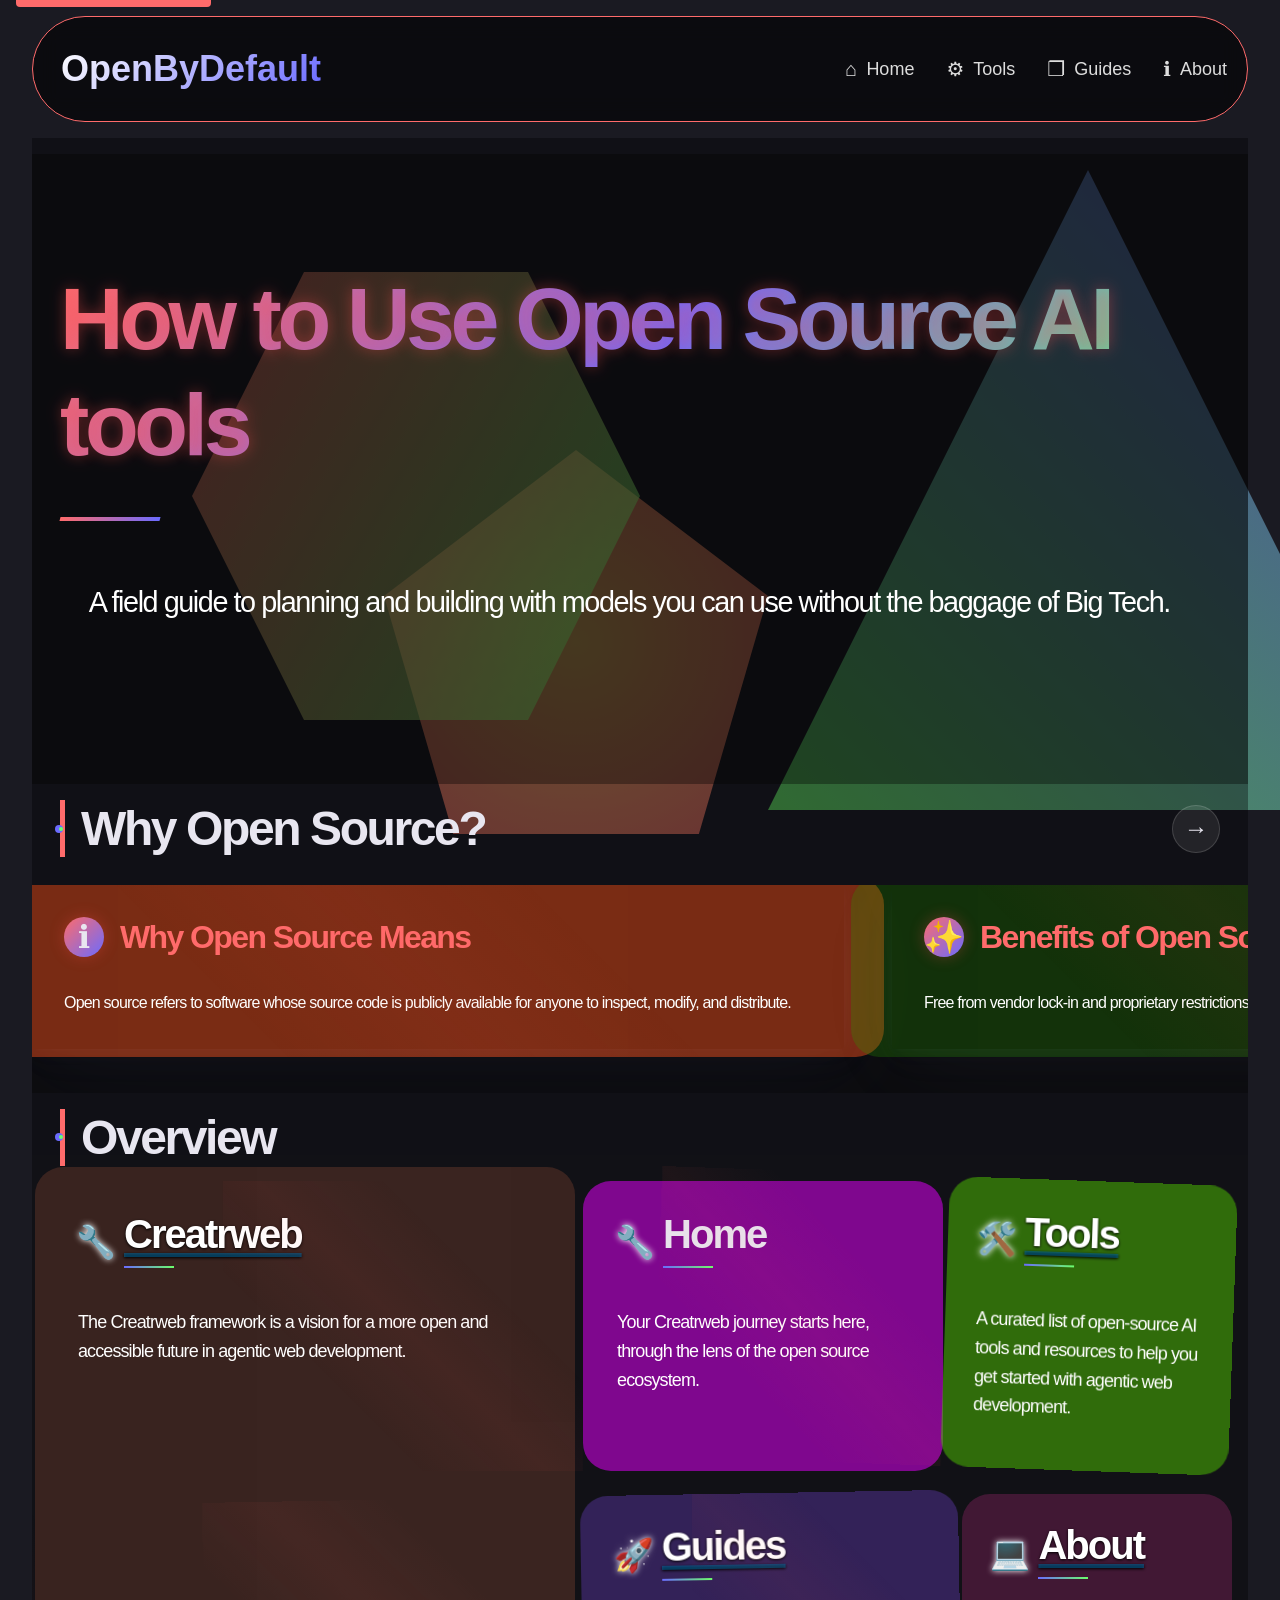
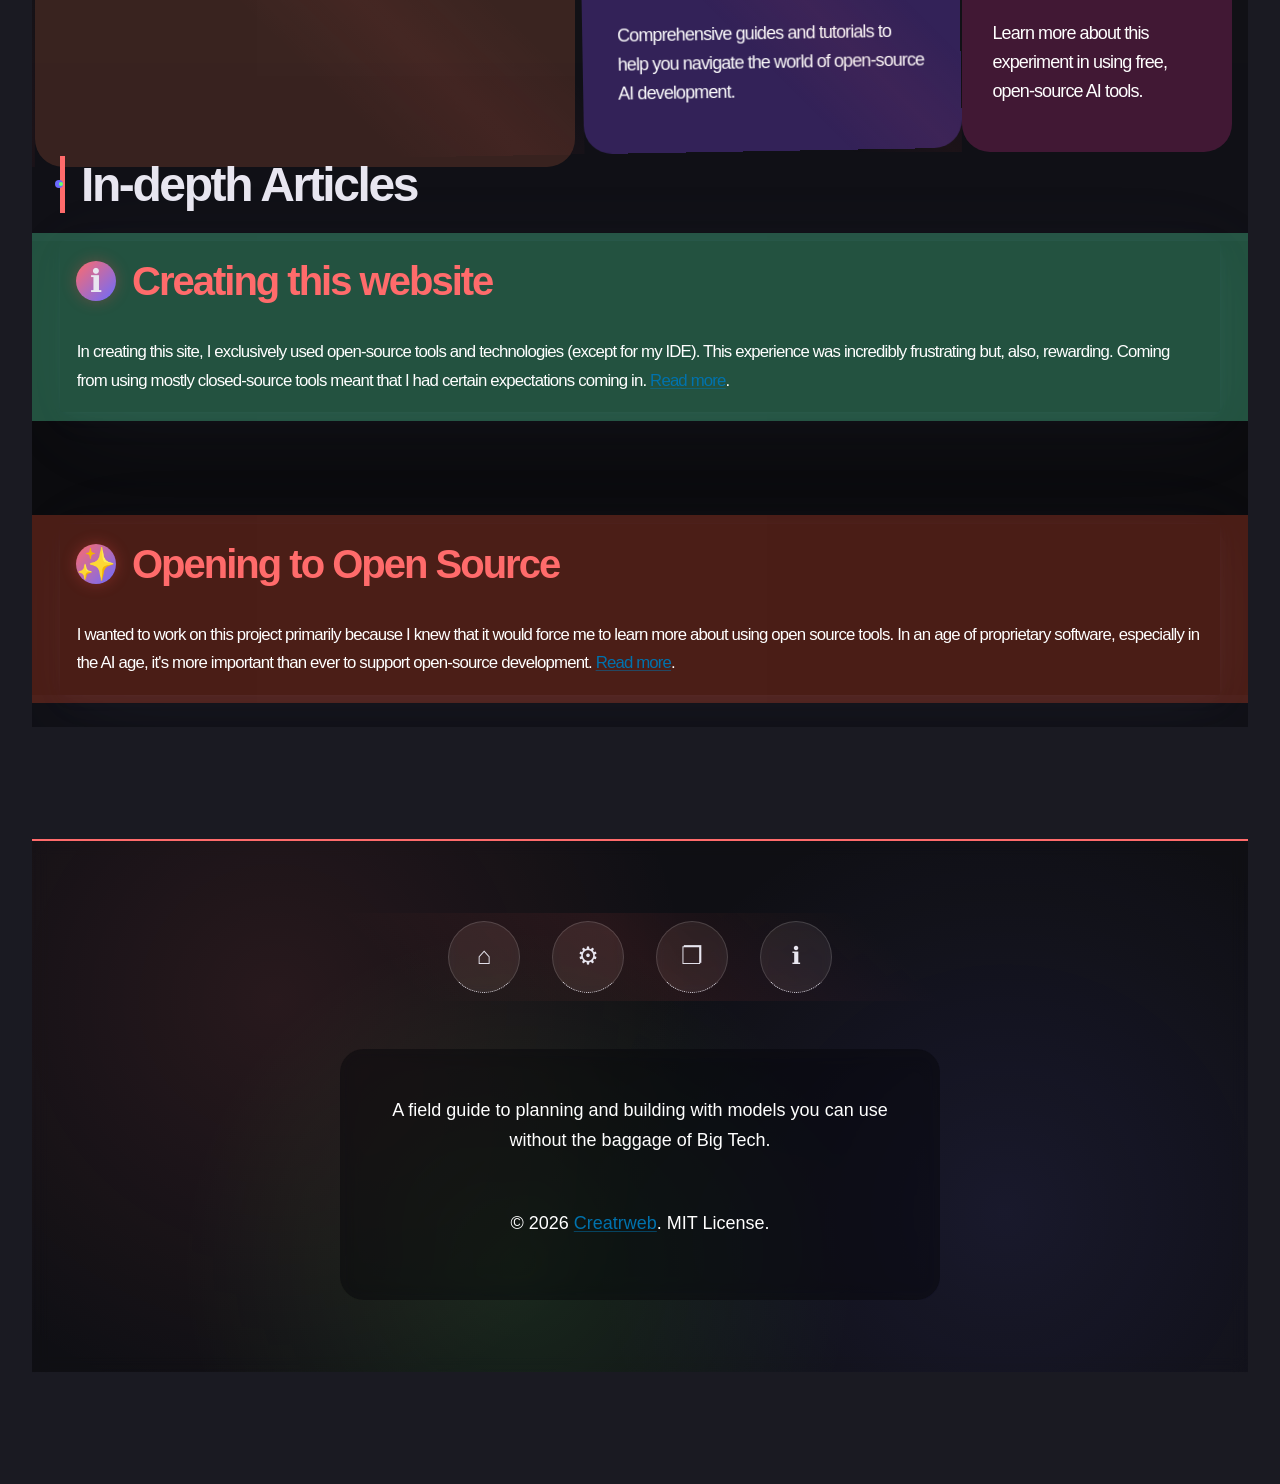
==== commit 4023eb21: "Redesign and refactor navigation and footer structure; update article content and tool descriptions;" ====
--- a/index.html
+++ b/index.html
@@ -23,7 +23,7 @@
     <nav role="navigation" aria-label="Main navigation">
       <div class="nav-container">
         <div class="site-title">
-          <a href="./index.html" aria-label="Home">Open by Default</a>
+          <a href="./index.html" aria-label="Home">OpenByDefault</a>
         </div>
         
         <button 
@@ -36,10 +36,10 @@
         </button>
         
         <ul id="main-navigation" class="nav-links" aria-label="Main site navigation">
-          <li><a href="./index.html" aria-current="page">Home</a></li>
-          <li><a href="./tools.html">Tools</a></li>
-          <li><a href="./guides.html">Guides</a></li>
-          <li><a href="./about.html">About</a></li>
+          <li><a href="./index.html" aria-current="page"><span class="nav-icon" aria-hidden="true">⌂</span>Home</a></li>
+          <li><a href="./tools.html"><span class="nav-icon" aria-hidden="true">⚙</span>Tools</a></li>
+          <li><a href="./guides.html"><span class="nav-icon" aria-hidden="true">❐</span>Guides</a></li>
+          <li><a href="./about.html"><span class="nav-icon" aria-hidden="true">ℹ</span>About</a></li>
         </ul>
       </div>
     </nav>
@@ -55,29 +55,48 @@
 
     <section aria-labelledby="carousel-heading">
       <div class="section-header">
-        <h2 id="carousel-heading">Featured Articles</h2>
+        <h2 id="carousel-heading">Why Open Source?</h2>
+        <button class="carousel-nav carousel-next" aria-label="Next article">
+          <span aria-hidden="true">→</span>
+        </button>
       </div>
       <div class="carousel-container mobile-scroll h-feed" role="region" aria-label="Article carousel">
         <article class="carousel-item h-entry" role="article">
-          <header class="carousel-header">
-            <span class="carousel-icon" aria-hidden="true">ℹ️</span>
-            <h3 class="p-name">In-Depth Analysis</h3>
-          </header>
-          <div class="article-content e-content">
-            <p>Lorem ipsum dolor sit amet, consectetur adipiscing elit. Sed do eiusmod tempor incididunt ut labore et dolore magna aliqua. Ut enim ad minim veniam, quis nostrud exercitation ullamco laboris nisi ut aliquip ex ea commodo consequat. Duis aute irure dolor in reprehenderit in voluptate velit esse cillum dolore eu fugiat nulla pariatur.</p>
-            <p>Excepteur sint occaecat cupidatat non proident, sunt in culpa qui officia deserunt mollit anim id est laborum. Sed ut perspiciatis unde omnis iste natus error sit voluptatem accusantium doloremque laudantium, totam rem aperiam, eaque ipsa quae ab illo inventore veritatis et quasi architecto beatae vitae dicta sunt explicabo.</p>
-            <p>Nemo enim ipsam voluptatem quia voluptas sit aspernatur aut odit aut fugit, sed quia consequuntur magni dolores eos qui ratione voluptatem sequi nesciunt. Neque porro quisquam est, qui dolorem ipsum quia dolor sit amet, consectetur, adipisci velit, sed quia non numquam eius modi tempora incidunt ut labore et dolore magnam aliquam quaerat voluptatem.</p>
-            <p>Ut enim ad minima veniam, quis nostrum exercitationem ullam corporis suscipit laboriosam, nisi ut aliquid ex ea commodi consequatur? Quis autem vel eum iure reprehenderit qui in ea voluptate velit esse quam nihil molestiae consequatur, vel illum qui dolorem eum fugiat quo voluptas nulla pariatur?</p>
+          <div class="card-background"></div>
+          <div class="card-body">
+            <header class="carousel-header">
+              <span class="carousel-icon" aria-hidden="true">ℹ️</span>
+              <h3 class="p-name">Why Open Source Means</h3>
+            </header>
+            <div class="article-content e-content">
+              <p>Open source refers to software whose source code is publicly available for anyone to inspect, modify, and distribute.</p>
+            </div>
           </div>
         </article>
         
         <article class="carousel-item h-entry" role="article">
-          <header class="carousel-header">
-            <span class="carousel-icon" aria-hidden="true">✨</span>
-            <h3 class="p-name">Quick Insight</h3>
-          </header>
-          <div class="article-content e-content">
-            <p>Lorem ipsum dolor sit amet, consectetur adipiscing elit. Vestibulum auctor neque vitae velit consequat, eget placerat justo tincidunt. Nullam vehicula ultricies eros, ac scelerisque nisl fermentum vel. Praesent vitae turpis non lacus bibendum fermentum. Integer sit amet semper nisi, eget interdum metus. Donec consequat, arcu at mattis efficitur, purus nisl consectetur massa, id blandit odio mi eget eros. Fusce eget est vel odio aliquet interdum. Morbi tristique pharetra felis, vitae dignissim justo placerat ac.</p>
+          <div class="card-background"></div>
+          <div class="card-body">
+            <header class="carousel-header">
+              <span class="carousel-icon" aria-hidden="true">✨</span>
+              <h3 class="p-name">Benefits of Open Source</h3>
+            </header>
+            <div class="article-content e-content">
+              <p>Free from vendor lock-in and proprietary restrictions. Free to modify and distribute.</p>
+            </div>
+          </div>
+        </article>
+
+        <article class="carousel-item h-entry" role="article">
+          <div class="card-background"></div>
+          <div class="card-body">
+            <header class="carousel-header">
+              <span class="carousel-icon" aria-hidden="true">✨</span>
+              <h3 class="p-name">Negatives of Closed Source</h3>
+            </header>
+            <div class="article-content e-content">
+              <p>Closed source means vendor lock-in, limited customization, and dependency on the original developer.</p>
+            </div>
           </div>
         </article>
       </div>
@@ -89,52 +108,67 @@
       </div>
       <div class="tools-grid" role="region" aria-label="Tools overview">
         <div class="tool-card" role="article">
-          <header class="tool-header">
-            <span class="tool-icon" aria-hidden="true">🔧</span>
-            <h3><a href="https://creatrweb.com" target="_blank">Creatrweb</a></h3>
-          </header>
-            <div class="tool-content">
-              <p>The Creatrweb framework is a vision for a more open and accessible future in agentic web development.</p>
-            </div>
-        </div>
-
-        <div class="tool-card" role="article">
-          <header class="tool-header">
-            <span class="tool-icon" aria-hidden="true">🔧</span>
-            <h3>Home</h3>
-          </header>
-          <div class="tool-content">
-            <p>Your Creatrweb journey starts here, through the lens of the open source ecosystem.</p>
-          </div>
-        </div>
-
-        <div class="tool-card" role="article">
-          <header class="tool-header">
-            <span class="tool-icon" aria-hidden="true">🛠️</span>
-            <h3><a href="./tools.html">Tools</a></h3>
-          </header>
-          <div class="tool-content">
-            <p>A curated list of open-source AI tools and resources to help you get started with agentic web development.</p>
-          </div>
-        </div>
-
-        <div class="tool-card" role="article">
-          <header class="tool-header">
-            <span class="tool-icon" aria-hidden="true">🚀</span>
-            <h3><a href="./guides.html">Guides</a></h3>
-          </header>
-          <div class="tool-content">
-            <p>Comprehensive guides and tutorials to help you navigate the world of open-source AI development.</p>
-          </div>
-        </div>
-
-        <div class="tool-card" role="article">
-          <header class="tool-header">
-            <span class="tool-icon" aria-hidden="true">💻</span>
-            <h3><a href="./about.html">About</a></h3>
-          </header>
-          <div class="tool-content">
-            <p>Learn more about this experiment in using free, open-source AI tools.</p>
+          <div class="card-background"></div>
+          <div class="card-body">
+            <header class="tool-header">
+              <span class="tool-icon" aria-hidden="true">🔧</span>
+              <h3><a href="https://creatrweb.com" target="_blank">Creatrweb</a></h3>
+            </header>
+              <div class="tool-content">
+                <p>The Creatrweb framework is a vision for a more open and accessible future in agentic web development.</p>
+              </div>
+          </div>
+        </div>
+
+        <div class="tool-card" role="article">
+          <div class="card-background"></div>
+          <div class="card-body">
+            <header class="tool-header">
+              <span class="tool-icon" aria-hidden="true">🔧</span>
+              <h3>Home</h3>
+            </header>
+            <div class="tool-content">
+              <p>Your Creatrweb journey starts here, through the lens of the open source ecosystem.</p>
+            </div>
+          </div>
+        </div>
+
+        <div class="tool-card" role="article">
+          <div class="card-background"></div>
+          <div class="card-body">
+            <header class="tool-header">
+              <span class="tool-icon" aria-hidden="true">🛠️</span>
+              <h3><a href="./tools.html">Tools</a></h3>
+            </header>
+            <div class="tool-content">
+              <p>A curated list of open-source AI tools and resources to help you get started with agentic web development.</p>
+            </div>
+          </div>
+        </div>
+
+        <div class="tool-card" role="article">
+          <div class="card-background"></div>
+          <div class="card-body">
+            <header class="tool-header">
+              <span class="tool-icon" aria-hidden="true">🚀</span>
+              <h3><a href="./guides.html">Guides</a></h3>
+            </header>
+            <div class="tool-content">
+              <p>Comprehensive guides and tutorials to help you navigate the world of open-source AI development.</p>
+            </div>
+          </div>
+        </div>
+
+        <div class="tool-card" role="article">
+          <div class="card-background"></div>
+          <div class="card-body">
+            <header class="tool-header">
+              <span class="tool-icon" aria-hidden="true">💻</span>
+              <h3><a href="./about.html">About</a></h3>
+            </header>
+            <div class="tool-content">
+              <p>Learn more about this experiment in using free, open-source AI tools.</p>
+            </div>
           </div>
         </div>
       </div>
@@ -146,54 +180,59 @@
       </div>
       <div class="articles-container h-feed" role="region" aria-label="Additional articles">
         <article class="article-item h-entry" role="article">
-          <header class="article-header">
-            <span class="article-icon" aria-hidden="true">ℹ️</span>
-            <h3 class="p-name">In-Depth Analysis</h3>
-          </header>
-          <div class="article-content e-content">
-            <p>Lorem ipsum dolor sit amet, consectetur adipiscing elit. Sed do eiusmod tempor incididunt ut labore et dolore magna aliqua. Ut enim ad minim veniam, quis nostrud exercitation ullamco laboris nisi ut aliquip ex ea commodo consequat. Duis aute irure dolor in reprehenderit in voluptate velit esse cillum dolore eu fugiat nulla pariatur.</p>
-            <p>Excepteur sint occaecat cupidatat non proident, sunt in culpa qui officia deserunt mollit anim id est laborum. Sed ut perspiciatis unde omnis iste natus error sit voluptatem accusantium doloremque laudantium, totam rem aperiam, eaque ipsa quae ab illo inventore veritatis et quasi architecto beatae vitae dicta sunt explicabo.</p>
-            <p>Nemo enim ipsam voluptatem quia voluptas sit aspernatur aut odit aut fugit, sed quia consequuntur magni dolores eos qui ratione voluptatem sequi nesciunt. Neque porro quisquam est, qui dolorem ipsum quia dolor sit amet, consectetur, adipisci velit, sed quia non numquam eius modi tempora incidunt ut labore et dolore magnam aliquam quaerat voluptatem.</p>
-            <p>Ut enim ad minima veniam, quis nostrum exercitationem ullam corporis suscipit laboriosam, nisi ut aliquid ex ea commodi consequatur? Quis autem vel eum iure reprehenderit qui in ea voluptate velit esse quam nihil molestiae consequatur, vel illum qui dolorem eum fugiat quo voluptas nulla pariatur?</p>
+          <div class="card-background"></div>
+          <div class="card-body">
+            <header class="article-header">
+              <span class="article-icon" aria-hidden="true">ℹ️</span>
+              <h3 class="p-name">Creating this website</h3>
+            </header>
+            <div class="article-content e-content">
+              <p>In creating this site, I exclusively used open-source tools and technologies (except for my IDE). This experience was incredibly frustrating but, also, rewarding. Coming from using mostly closed-source tools meant that I had certain expectations coming in. <a href="./articles/creating-this-website.html">Read more</a>.</p>
+            </div>
           </div>
         </article>
         
         <article class="article-item h-entry" role="article">
-          <header class="article-header">
-            <span class="article-icon" aria-hidden="true">✨</span>
-            <h3 class="p-name">Quick Insight</h3>
-          </header>
-          <div class="article-content e-content">
-            <p>Lorem ipsum dolor sit amet, consectetur adipiscing elit. Vestibulum auctor neque vitae velit consequat, eget placerat justo tincidunt. Nullam vehicula ultricies eros, ac scelerisque nisl fermentum vel. Praesent vitae turpis non lacus bibendum fermentum. Integer sit amet semper nisi, eget interdum metus. Donec consequat, arcu at mattis efficitur, purus nisl consectetur massa, id blandit odio mi eget eros. Fusce eget est vel odio aliquet interdum. Morbi tristique pharetra felis, vitae dignissim justo placerat ac.</p>
+          <div class="card-background"></div>
+          <div class="card-body">
+            <header class="article-header">
+              <span class="article-icon" aria-hidden="true">✨</span>
+              <h3 class="p-name">Opening to Open Source</h3>
+            </header>
+            <div class="article-content e-content">
+              <p>I wanted to work on this project primarily because I knew that it would force me to learn more about using open source tools. In an age of proprietary software, especially in the AI age, it's more important than ever to support open-source development. <a href="./articles/opening-up-to-open-source.html">Read more</a>.</p>
+            </div>
           </div>
         </article>
       </div>
     </section>
   </main>
 
-  <footer role="contentinfo">
-    <div class="footer-container">
-      <div class="footer-about">
-        <h3>Open by Default</h3>
-        <p>A field guide to planning and building with models you can use without the baggage of Big Tech.</p>
-        <p>&copy; 2026 <a href="https://creatrweb.com">Creatrweb</a>. MIT License. Created with free and open-source generative AI tools.</p>
-        <p>Planning with OpenRouter and Ollama models. Agentic coding with Kilo Gateway models. Refinement with DeepSeek.</p>
-      </div>
-      <div class="footer-links">
-        <ul>
-          <li><a href="./index.html">Home</a></li>
-          <li><a href="./tools.html">Tools</a></li>
-          <li><a href="./guides.html">Guides</a></li>
-          <li><a href="./about.html">About</a></li>
-        </ul>
-      </div>
+  <footer role="contentinfo" class="art-footer">
+    <div class="footer-canvas">
+      <div class="art-component nav-piece" data-tooltip="Home" data-art-type="orbit">
+        <a href="./index.html" aria-label="Home"><span class="icon">⌂</span><span class="footer-nav-label">Home</span></a>
+      </div>
+      <div class="art-component nav-piece" data-tooltip="Tools" data-art-type="pulse">
+        <a href="./tools.html" aria-label="Tools"><span class="icon">⚙</span><span class="footer-nav-label">Tools</span></a>
+      </div>
+      <div class="art-component nav-piece" data-tooltip="Guides" data-art-type="drift">
+        <a href="./guides.html" aria-label="Guides"><span class="icon">❐</span><span class="footer-nav-label">Guides</span></a>
+      </div>
+      <div class="art-component nav-piece" data-tooltip="About" data-art-type="rotate">
+        <a href="./about.html" aria-label="About"><span class="icon">ℹ</span><span class="footer-nav-label">About</span></a>
+      </div>
+    </div>
+    <div class="footer-info">
+      <p>A field guide to planning and building with models you can use without the baggage of Big Tech.</p>
+      <p>&copy; 2026 <a href="https://creatrweb.com">Creatrweb</a>. MIT License.</p>
     </div>
   </footer>
 
-  <div class="geometric-shape-1"></div>
-  <div class="geometric-shape-2"></div>
-  <div class="geometric-shape-3"></div>
-  <div class="geometric-shape-4"></div>
+  <div class="geometric-shape" data-art-type="morph-rotate"></div>
+  <div class="geometric-shape" data-art-type="morph-triangle"></div>
+  <div class="geometric-shape" data-art-type="pulse-scale"></div>
+  <div class="geometric-shape" data-art-type="drift-rotate"></div>
   <script src="js/main.js" defer></script>
 </body>
 </html>
--- a/css/main.css
+++ b/css/main.css
@@ -5,113 +5,208 @@
   ======================================== */
 
 :root {
-  /* Tri-Color Primary Scheme */
-  --color-primary-1: #ff4d4d;
-  --color-primary-2: #4d4dff;
-  --color-primary-3: #44ff44;
+  /* Tri-Color Primary Scheme - Enhanced for contrast */
+  --color-primary-1: #ff6b6b; /* Slightly lighter red for better contrast */
+  --color-primary-2: #6b6bff; /* Slightly lighter blue for better contrast */
+  --color-primary-3: #6bff6b; /* Slightly lighter green for better contrast */
   
-  /* Base Colors */
-  --color-bg: #0a0a0c;
-  --color-text: #e2e0e7;
-  --color-muted: #c0bdd0;
+/* Base Colors - Enhanced for better text contrast */
+  --color-bg: #1a1a22; /* Lighter background to make moving shapes more visible */
+  --color-text: #e8e6f0; /* Slightly lighter text for better contrast */
+  --color-muted: #c8c5d8; /* Slightly lighter muted text */
   --color-accent-white: #ffffff;
   
+  /* Enhanced accent colors for interactive states */
+  --color-accent-1: rgba(255, 107, 107, 0.2);
+  --color-accent-2: rgba(107, 107, 255, 0.2);
+  --color-accent-3: rgba(107, 255, 107, 0.2);
+  
   /* Fonts */
-  --font-heading: 'Inter Tight', system-ui, sans-serif;
-  --font-body: 'Inter Tight', system-ui, sans-serif;
+  --font-heading: 'Verdana', 'Tahoma', 'Arial', system-ui, sans-serif;
+  --font-body: 'Verdana', 'Tahoma', 'Arial', system-ui, sans-serif;
   
-  /* Spacing */
+  /* Spacing - Enhanced for better visual hierarchy */
   --space-xs: 0.25rem;
   --space-sm: 0.5rem;
   --space-md: 1rem;
-  --space-lg: 1.5rem;
-  --space-xl: 2.5rem;
-  --space-2xl: 4rem;
-  --space-3xl: 6rem;
+  --space-lg: 1.75rem; /* Increased from 1.5rem */
+  --space-xl: 3rem; /* Increased from 2.5rem */
+  --space-2xl: 4.5rem; /* Increased from 4rem */
+  --space-3xl: 7rem; /* Increased from 6rem */
   
   /* Effects */
   --radius-lg: 24px;
   --transition-base: 350ms cubic-bezier(0.2, 0.9, 0.4, 1.1);
+  
+  /* New variables for enhanced design */
+  --overlay-light: rgba(255, 255, 255, 0.05);
+  --overlay-dark: rgba(0, 0, 0, 0.3);
+  --shadow-sm: 0 2px 8px rgba(0, 0, 0, 0.3);
+  --shadow-md: 0 4px 16px rgba(0, 0, 0, 0.4);
+  --shadow-lg: 0 8px 32px rgba(0, 0, 0, 0.5);
+  
+  /* === DEVICE-ADAPTIVE SHAPE SYSTEM === */
+  /* Base values for shape system */
+  --shape-count: 4;
+  --shape-complexity: 1;
+  --movement-speed: 1;
+  --shape-size-base: 20vmax;
+  --shape-interaction-radius: 150px;
+}
+
+/* Mobile adjustments */
+@media (max-width: 767px) {
+  :root {
+    --shape-count: 3;
+    --shape-complexity: 0.7;
+    --movement-speed: 0.5;
+    --shape-size-base: 30vmax;
+    --shape-interaction-radius: 120px;
+    --shape-blur: 35px;
+    --shape-opacity: 0.12;
+    --shape-animation-duration: 24s;
+  }
+}
+
+/* Tablet adjustments */
+@media (min-width: 768px) and (max-width: 1023px) {
+  :root {
+    --shape-count: 4;
+    --shape-complexity: 0.85;
+    --movement-speed: 0.75;
+    --shape-size-base: 25vmax;
+    --shape-interaction-radius: 135px;
+    --shape-blur: 30px;
+    --shape-opacity: 0.1;
+    --shape-animation-duration: 20s;
+  }
+}
+
+/* Desktop adjustments */
+@media (min-width: 1024px) {
+  :root {
+    --shape-count: 6;
+    --shape-complexity: 1.2;
+    --movement-speed: 1.3;
+    --shape-size-base: 18vmax;
+    --shape-interaction-radius: 165px;
+    --shape-blur: 25px;
+    --shape-opacity: 0.08;
+    --shape-animation-duration: 16s;
+  }
+}
+
+/* Reduced motion support */
+@media (prefers-reduced-motion: reduce) {
+  :root {
+    --movement-speed: 0;
+  }
 }
 
 /* ===== DYNAMIC BACKGROUND – MORPHING GEOMETRIC SHAPES ===== */
 body {
-  background-color: #050508;
-  position: relative;
-  overflow-x: hidden;
-}
-
-/* Base dark canvas */
+  background-color: transparent;  /* remove opaque background */
+  position: relative;
+  overflow-x: visible;
+  width: 100vw;
+}
+
+/* Base dark canvas - gradient overlay */
 body::before {
   content: '';
   position: fixed;
   top: 0;
   left: 0;
-  width: 100%;
-  height: 100%;
-  background: radial-gradient(circle at 30% 40%, #1a0a2a, #000000);
-  z-index: -3;
+  width: 100vw;
+  background: radial-gradient(circle at 30% 40%, rgba(255, 255, 255, 0.2), transparent);
+  z-index: -1000;
   pointer-events: none;
 }
 
+/* Dark background moved to html to allow negative z-index elements to show */
+html {
+  background-color: var(--color-bg);
+  z-index: -999;
+  width: 100vw;
+}
+
+body::after {
+  content: '';
+  position: fixed;
+  top: 0;
+  left: 0;
+  background-color: var(--color-bg);
+  z-index: -1001;
+  pointer-events: none;
+}
+
+p {
+  padding: 1em;
+  border-radius: 2em;
+  color: white;
+}
+
+/* Base geometric shape styles */
+.geometric-shape {
+  position: fixed;
+  pointer-events: none;
+}
+
 /* Shape 1: Rotating Square (Red/Blue gradient) */
-.geometric-shape-1 {
-  position: fixed;
+.geometric-shape[data-art-type="morph-rotate"] {
   top: 15%;
   left: -5%;
   width: 40vmax;
   height: 40vmax;
-  background: linear-gradient(135deg, rgba(255,77,77,0.4), rgba(77,77,255,0.3));
+  background: linear-gradient(135deg, rgba(255,77,77,0.4), rgba(77,77,255,0.4));
   clip-path: polygon(25% 0%, 75% 0%, 100% 50%, 75% 100%, 25% 100%, 0% 50%);
-  animation: morphRotate 18s infinite alternate ease-in-out;
-  filter: blur(20px);
-  z-index: -2;
-  pointer-events: none;
+  animation: morphRotate 30s infinite alternate ease-in-out, randomDrift 60s infinite linear;
+  z-index: -100;
 }
 
 /* Shape 2: Morphing Triangle (Green/Blue) */
-.geometric-shape-2 {
-  position: fixed;
+.geometric-shape[data-art-type="morph-triangle"] {
   bottom: 10%;
   right: -10%;
   width: 50vmax;
   height: 50vmax;
-  background: linear-gradient(45deg, rgba(68,255,68,0.3), rgba(77,77,255,0.4));
+  background: linear-gradient(45deg, rgba(68,255,68,0.4), rgba(77,77,255,0.4));
   clip-path: polygon(50% 0%, 0% 100%, 100% 100%);
-  animation: morphTriangle 22s infinite alternate cubic-bezier(0.68, -0.55, 0.27, 1.55);
-  filter: blur(25px);
-  z-index: -2;
-  pointer-events: none;
+  animation: morphTriangle 35s infinite alternate cubic-bezier(0.68, -0.55, 0.27, 1.55), randomDrift 70s infinite linear reverse;
+  z-index: -100;
 }
 
 /* Shape 3: Pulsing Pentagon (Yellow/Red) */
-.geometric-shape-3 {
-  position: fixed;
+.geometric-shape[data-art-type="pulse-scale"] {
   top: 50%;
   left: 30%;
   width: 30vmax;
   height: 30vmax;
-  background: radial-gradient(circle, rgba(255,200,100,0.35), rgba(255,77,77,0.2));
+  background: radial-gradient(circle, rgba(255,200,100,0.4), rgba(255,77,77,0.4));
   clip-path: polygon(50% 0%, 100% 38%, 82% 100%, 18% 100%, 0% 38%);
-  animation: pulseScale 14s infinite alternate;
-  filter: blur(30px);
-  z-index: -2;
-  pointer-events: none;
+  animation: pulseScale 25s infinite alternate, randomDrift 80s infinite linear;
+  z-index: -100;
 }
 
 /* Shape 4: Drifting Hexagon (Mixed) */
-.geometric-shape-4 {
-  position: fixed;
+.geometric-shape[data-art-type="drift-rotate"] {
   bottom: 20%;
   left: 15%;
   width: 35vmax;
   height: 35vmax;
-  background: linear-gradient(120deg, rgba(255,77,77,0.25), rgba(68,255,68,0.25));
+  background: linear-gradient(120deg, rgba(255,77,77,0.4), rgba(68,255,68,0.4));
   clip-path: polygon(25% 0%, 75% 0%, 100% 50%, 75% 100%, 25% 100%, 0% 50%);
-  animation: driftRotate 25s infinite alternate-reverse;
-  filter: blur(35px);
-  z-index: -2;
-  pointer-events: none;
+  animation: driftRotate 40s infinite alternate-reverse, randomDrift 90s infinite linear reverse;
+  z-index: -100;
+}
+
+/* Random drift animation for shapes moving across screen */
+@keyframes randomDrift {
+  0% { transform: translate(0, 0); }
+  25% { transform: translate(30vw, -20vh); }
+  50% { transform: translate(-20vw, 25vh); }
+  75% { transform: translate(15vw, 15vh); }
+  100% { transform: translate(0, 0); }
 }
 
 /* Keyframes for geometric morphing */
@@ -121,11 +216,11 @@
     clip-path: polygon(25% 0%, 75% 0%, 100% 50%, 75% 100%, 25% 100%, 0% 50%);
   }
   50% {
-    transform: rotate(180deg) scale(1.2);
+    transform: rotate(22.5deg) scale(1.15);
     clip-path: polygon(50% 0%, 100% 50%, 50% 100%, 0% 50%);
   }
   100% {
-    transform: rotate(360deg) scale(0.9);
+    transform: rotate(45deg) scale(0.85);
     clip-path: polygon(30% 0%, 70% 0%, 100% 30%, 100% 70%, 70% 100%, 30% 100%, 0% 70%, 0% 30%);
   }
 }
@@ -136,11 +231,11 @@
     clip-path: polygon(50% 0%, 0% 100%, 100% 100%);
   }
   33% {
-    transform: translate(-8%, -12%) scale(1.1);
+    transform: translate(3%, -3%) scale(1.1);
     clip-path: polygon(0% 0%, 100% 0%, 100% 100%, 0% 100%);
   }
   66% {
-    transform: translate(5%, 8%) scale(0.9);
+    transform: translate(-3%, 3%) scale(0.9);
     clip-path: polygon(20% 0%, 80% 0%, 100% 20%, 100% 80%, 80% 100%, 20% 100%, 0% 80%, 0% 20%);
   }
   100% {
@@ -151,11 +246,11 @@
 
 @keyframes pulseScale {
   0% {
-    transform: scale(0.8) rotate(0deg);
+    transform: scale(0.7) rotate(0deg);
     opacity: 0.4;
   }
   100% {
-    transform: scale(1.4) rotate(45deg);
+    transform: scale(1) rotate(15deg);
     opacity: 0.8;
   }
 }
@@ -165,7 +260,7 @@
     transform: translate(0, 0) rotate(0deg);
   }
   100% {
-    transform: translate(-12%, -8%) rotate(180deg);
+    transform: translate(4%, 4%) rotate(30deg);
   }
 }
 
@@ -177,11 +272,11 @@
 body {
   color: var(--color-text);
   font-family: var(--font-body);
-  font-size: 1.0625rem;
-  line-height: 1.65;
+  font-size: 1.125rem; /* Increased from 1.0625rem for better readability */
+  line-height: 1.7; /* Slightly increased for better readability */
   background-color: var(--color-bg);
   position: relative;
-  z-index: 1;
+  overflow-x: visible;
 }
 
 /* Typography (bombastic) */
@@ -193,23 +288,72 @@
   color: var(--color-text);
 }
 h1 {
-  font-size: clamp(2.75rem, 7vw, 5rem);
+  font-size: clamp(3rem, 8vw, 5.5rem); /* Increased from clamp(2.75rem, 7vw, 5rem) */
   font-weight: 700;
-  letter-spacing: -0.04em;
+  letter-spacing: -0.05em; /* Slightly increased for more expressive feel */
   background: linear-gradient(135deg, var(--color-primary-1), var(--color-primary-2), var(--color-primary-3));
   -webkit-background-clip: text;
   background-clip: text;
   color: transparent;
   text-shadow: 0 0 15px rgba(255,77,77,0.4);
   animation: titlePulse 3s infinite alternate;
+  position: relative;
+}
+h1::after {
+  content: '';
+  position: absolute;
+  bottom: -0.5em;
+  left: 0;
+  width: 100px;
+  height: 4px;
+  background: linear-gradient(90deg, var(--color-primary-1), var(--color-primary-2));
+  transform: skewX(-15deg);
 }
 @keyframes titlePulse {
   0% { text-shadow: 0 0 5px rgba(255,77,77,0.2); }
   100% { text-shadow: 0 0 25px rgba(77,77,255,0.6); }
 }
 h2 {
+  font-size: clamp(2rem, 5vw, 3rem);
   border-left: 5px solid var(--color-primary-1);
   padding-left: var(--space-md);
+  position: relative;
+}
+h2::before {
+  content: '';
+  position: absolute;
+  top: 50%;
+  left: -10px;
+  width: 8px;
+  height: 8px;
+  background: var(--color-primary-2);
+  border-radius: 50%;
+  transform: translateY(-50%);
+}
+h2::after {
+  content: '';
+  position: absolute;
+  top: 50%;
+  left: -6px;
+  width: 4px;
+  height: 4px;
+  background: var(--color-primary-3);
+  border-radius: 50%;
+  transform: translateY(-50%);
+}
+h3 {
+  font-size: clamp(1.75rem, 4vw, 2.5rem);
+  letter-spacing: -0.02em;
+  position: relative;
+}
+h3::after {
+  content: '';
+  position: absolute;
+  bottom: -0.25em;
+  left: 0;
+  width: 50px;
+  height: 2px;
+  background: linear-gradient(90deg, var(--color-primary-2), var(--color-primary-3));
 }
 
 /* Navigation (glassmorphic, sharp) */
@@ -218,8 +362,18 @@
   position: relative;
   z-index: 20;
 }
+
+/* Main content area - ensure above shapes */
+main {
+  position: relative;
+  z-index: 10;
+  background: rgba(0, 0, 0, 0.35);
+  overflow: hidden;
+  width: 95vw;
+  margin: 0 auto;
+} 
 .nav-container {
-  width: 100%;
+  width: 95vw;
   margin: 0 auto;
   padding: 1em var(--space-lg);
   display: flex;
@@ -229,6 +383,12 @@
   backdrop-filter: blur(12px);
   border: 1px solid var(--color-primary-1);
   border-radius: 60px;
+  transition: all 0.3s ease;
+}
+.nav-container:hover {
+  backdrop-filter: blur(16px);
+  border-color: var(--color-primary-2);
+  box-shadow: 0 0 20px rgba(77,77,255,0.3);
 }
 .site-title a {
   font-size: 2em;
@@ -238,9 +398,15 @@
   background-clip: text;
   color: transparent;
   text-decoration: none;
+  position: relative;
+  transition: all 0.3s ease;
 }
 .site-title a:hover {
   text-decoration: underline;
+  transform: scale(1.05);
+}
+.site-title a:active {
+  transform: scale(0.98);
 }
 .menu-toggle {
   background: rgba(255,77,77,0.2);
@@ -248,9 +414,51 @@
   border-radius: 8px;
   padding: 1em;
   cursor: pointer;
+  transition: all 0.3s ease;
+  display: flex;
+  align-items: center;
+  justify-content: center;
+}
+.menu-toggle:hover {
+  background: rgba(255,77,77,0.3);
+  border-color: var(--color-primary-2);
+  transform: rotate(15deg);
+}
+.menu-toggle:active {
+  transform: scale(0.95) rotate(15deg);
 }
 .hamburger-icon {
   background-color: red;
+  width: 24px;
+  height: 2px;
+  display: block;
+  position: relative;
+  transition: all 0.3s ease;
+}
+.hamburger-icon::before,
+.hamburger-icon::after {
+  content: '';
+  position: absolute;
+  width: 24px;
+  height: 2px;
+  background-color: red;
+  left: 0;
+  transition: all 0.3s ease;
+}
+.hamburger-icon::before {
+  top: -8px;
+}
+.hamburger-icon::after {
+  top: 8px;
+}
+.menu-toggle.active .hamburger-icon {
+  background-color: transparent;
+}
+.menu-toggle.active .hamburger-icon::before {
+  transform: rotate(45deg) translate(5px, 5px);
+}
+.menu-toggle.active .hamburger-icon::after {
+  transform: rotate(-45deg) translate(5px, -5px);
 }
 .nav-links {
   display: flex;
@@ -261,18 +469,34 @@
   color: #ddd;
   font-weight: 500;
   position: relative;
+  padding: 0.5em 0;
+  transition: all 0.3s ease;
+  display: flex;
+  align-items: center;
+  gap: 0.5em;
+}
+
+.nav-links .nav-icon {
+  font-size: 1.25rem;
 }
 .nav-links a::after {
   content: '';
   position: absolute;
-  bottom: -4px;
+  bottom: 0;
   left: 0;
   width: 0;
-  height: 2px;
+  height: 3px;
   background: linear-gradient(90deg, var(--color-primary-1), var(--color-primary-2));
-  transition: width 0.2s;
+  transition: width 0.3s ease;
+}
+.nav-links a:hover {
+  color: var(--color-accent-white);
 }
 .nav-links a:hover::after { width: 100%; }
+.nav-links a:focus-visible {
+  outline: 2px solid var(--color-primary-2);
+  outline-offset: 4px;
+}
 
 /* Hero */
 .hero-container {
@@ -280,15 +504,15 @@
   margin: 0 auto;
   padding: var(--space-3xl) var(--space-lg);
   position: relative;
+  background-color: rgba(0, 0, 0, 0.35)
 }
 .hero-lead {
   font-size: clamp(1.2rem, 3vw, 1.8rem);
-  border-left: 4px solid var(--color-primary-1);
-  padding-left: 1.5rem;
-  background: linear-gradient(135deg, #ccc, #fff);
-  -webkit-background-clip: text;
-  background-clip: text;
-  color: transparent;
+  padding: 1em;
+  margin-top: 2.5em;
+  color: white;
+  width: 100%;
+  background-color: rgba(0, 0, 0, 0);
 }
 
 /* Tool Cards – geometric borders, glass */
@@ -302,44 +526,146 @@
 }
 @media (min-width: 1024px) {
   .tools-grid {
-    grid-template-columns: 1.2fr 1fr 1fr;
+    grid-template-columns: 1.5fr 1fr 0.75fr; /* More asymmetric layout */
     grid-auto-flow: dense;
   }
   .tools-grid > :first-child { grid-row: span 2; }
+  .tools-grid > :nth-child(3) { 
+    transform: rotate(2deg); 
+    margin-left: -1rem;
+  }
+  .tools-grid > :nth-child(4) { 
+    transform: rotate(-1deg); 
+    margin-right: -1rem;
+  }
 }
 .tool-card {
-  background: rgba(15, 15, 25, 0.65);
-  backdrop-filter: blur(12px);
-  border: 2px solid rgba(255, 77, 77, 0.6);
-  border-radius: 28px;
+  background: transparent;
+  border: none;
   transition: all var(--transition-base);
-  overflow: hidden;
-}
-.tool-card:hover {
-  transform: translateY(-6px) scale(1.01);
-  border-color: var(--color-primary-2);
-  box-shadow: 0 15px 35px rgba(77,77,255,0.4);
-  background: rgba(0,0,0,0.8);
-}
+  overflow: visible;
+  position: relative;
+  isolation: isolate;
+}
+.card-background::after {
+  content: '';
+  position: absolute;
+  top: 0;
+  left: 0;
+  right: 0;
+  bottom: 0;
+  background: linear-gradient(45deg, transparent 30%, rgba(255,77,77,0.05) 50%, transparent 70%);
+  transform: translateX(-100%);
+  transition: transform 0.6s ease;
+  pointer-events: none;
+}
+
+.carousel-container, .tools-container, .articles-container {
+  background-color: rgba(0, 0, 0, 0.35);
+}
+
+.tool-card:hover .card-background::after,
+.carousel-item:hover .card-background::after,
+.articles-container .article-item:hover .card-background::after {
+  transform: translateX(100%);
+}
+
 .tool-header {
-  background: linear-gradient(135deg, rgba(255,77,77,0.7), rgba(77,77,255,0.7));
   padding: var(--space-md);
   display: flex;
   align-items: center;
   gap: var(--space-sm);
-}
-.tool-icon { font-size: 2rem; filter: drop-shadow(0 0 3px white); }
-.tool-card h3 a { color: white; text-shadow: 0 1px 3px black; }
+  position: relative;
+  overflow: hidden;
+  border-radius: 28px 28px 0 0;
+}
+.tool-header::before {
+  content: '';
+  position: absolute;
+  top: -50%;
+  left: -50%;
+  width: 200%;
+  height: 200%;
+  animation: pulse 4s infinite ease-in-out;
+}
+@keyframes pulse {
+  0%, 100% { transform: scale(0.8); }
+  50% { transform: scale(1); }
+}
+.tool-icon { 
+  font-size: 2rem; 
+  filter: drop-shadow(0 0 3px white);
+  transition: transform 0.3s ease;
+}
+.tool-card:hover .tool-icon {
+  transform: scale(1.2) rotate(15deg);
+}
+.tool-card h3 a { 
+  color: white; 
+  text-shadow: 0 1px 3px black;
+  position: relative;
+}
+.tool-card h3 a::after {
+  content: '';
+  position: absolute;
+  bottom: -0.2em;
+  left: 0;
+  width: 0;
+  height: 2px;
+  background: linear-gradient(90deg, var(--color-primary-2), var(--color-primary-3));
+  transition: width 0.3s ease;
+}
+.tool-card:hover h3 a::after {
+  width: 100%;
+}
 .tool-content p { 
-  color: #f0f0f0; 
+  color: #ffffff; 
   padding: 1em;
+  line-height: 1.6;
 }
 
 /* ===== CAROUSEL (horizontal scroll) ===== */
+.section-header {
+  display: flex;
+  justify-content: space-between;
+  align-items: center;
+  margin-bottom: var(--space-lg);
+  padding: 0 var(--space-lg);
+}
+
+.section-header h2 {
+  margin: 0;
+}
+
+.carousel-nav {
+  width: 3rem;
+  height: 3rem;
+  border-radius: 50%;
+  background: rgba(255,255,255,0.08);
+  border: 1px solid rgba(255,255,255,0.15);
+  color: var(--color-text);
+  font-size: 1.5rem;
+  cursor: pointer;
+  transition: all 0.3s ease;
+  display: flex;
+  align-items: center;
+  justify-content: center;
+}
+
+.carousel-nav:hover {
+  transform: scale(1.1);
+}
+
+.carousel-nav:active {
+  transform: scale(0.95);
+}
+
 .carousel-container {
   width: 100%;
   margin: 0 auto;
   padding: 0 var(--space-lg);
+  position: relative;
+  overflow: visible;
 }
 .carousel-container.mobile-scroll {
   display: flex;
@@ -348,39 +674,80 @@
   scroll-snap-type: x mandatory;
   padding-bottom: var(--space-lg);
   -webkit-overflow-scrolling: touch;
+  scrollbar-width: none; /* Firefox */
+  -ms-overflow-style: none; /* IE and Edge */
+}
+.carousel-container.mobile-scroll::-webkit-scrollbar {
+  display: none; /* Safari and Chrome */
 }
 .carousel-item {
   flex: 0 0 85%;
   scroll-snap-align: start;
-  background: rgba(0,0,0,0.6);
-  backdrop-filter: blur(12px);
-  border: 2px solid var(--color-primary-1);
-  border-radius: 32px;
-  padding: var(--space-xl);
+  background: transparent;
+  border: none;
   transition: all var(--transition-base);
-}
-.carousel-item:hover {
-  border-color: var(--color-primary-2);
-  transform: scale(1.01);
-}
+  position: relative;
+  isolation: isolate;
+  transform-style: preserve-3d;
+  overflow: visible;
+}
+
+
 .carousel-header {
   display: flex;
   align-items: center;
   gap: var(--space-md);
-  margin-bottom: var(--space-md);
+  position: relative;
+  padding: var(--space-md);
+  margin: 0;
 }
 .carousel-icon {
   font-size: 2rem;
   line-height: 1;
+  display: flex;
+  align-items: center;
+  justify-content: center;
+  width: 2.5rem;
+  height: 2.5rem;
+  background: linear-gradient(135deg, var(--color-primary-1), var(--color-primary-2));
+  border-radius: 50%;
+  box-shadow: 0 0 15px rgba(255,77,77,0.3);
+  transition: transform 0.3s ease;
+}
+.carousel-item:hover .carousel-icon {
+  transform: rotate(15deg) scale(1.1);
 }
 .carousel-item h3 {
   color: var(--color-primary-1);
   margin: 0;
+  font-size: clamp(1.5rem, 4vw, 2rem);
+  position: relative;
+}
+.carousel-item h3::after {
+  content: '';
+  position: absolute;
+  bottom: -0.2em;
+  left: 0;
+  width: 0;
+  height: 2px;
+  background: linear-gradient(90deg, var(--color-primary-2), var(--color-primary-3));
+  transition: width 0.3s ease;
+}
+.carousel-item:hover h3::after {
+  width: 100%;
 }
 .carousel-item .article-content {
   color: var(--color-muted);
-  line-height: 1.6;
-}
+  line-height: 1.7;
+  font-size: 1rem;
+}
+.carousel-item .article-content p {
+  margin-bottom: var(--space-md);
+}
+.carousel-item .article-content p:last-child {
+  margin-bottom: 0;
+}
+/* Add depth to carousel items */
 
 /* ===== STACKED ARTICLES (full width, vertical) ===== */
 .articles-container {
@@ -388,44 +755,86 @@
   margin: 0 auto;
   padding: 0 var(--space-lg);
   display: block;
+  position: relative;
 }
 .articles-container .article-item {
   display: block;
   width: 100%;
-  margin-bottom: var(--space-2xl);
-  background: rgba(0,0,0,0.6);
-  backdrop-filter: blur(12px);
-  border: 2px solid var(--color-primary-1);
-  border-radius: 32px;
-  padding: var(--space-xl);
+  margin-bottom: var(--space-3xl);
+  background: transparent;
+  border: none;
   transition: all var(--transition-base);
-}
+  position: relative;
+  isolation: isolate;
+  transform-style: preserve-3d;
+  overflow: visible;
+}
+
+.article-item {
+ padding: 0;
+}
+
 .articles-container .article-item:last-child {
   margin-bottom: 0;
 }
-.articles-container .article-item:hover {
-  border-color: var(--color-primary-2);
-  transform: translateY(-4px);
-  box-shadow: 0 20px 30px -15px rgba(0,0,0,0.5);
-}
+
+/* Add alternating transforms for dynamic feel */
 .article-header {
   display: flex;
   align-items: center;
   gap: var(--space-md);
-  margin-bottom: var(--space-md);
+  position: relative;
+  padding: var(--space-md);
+  margin: 0;
 }
 .article-icon {
   font-size: 2rem;
   line-height: 1;
+  display: flex;
+  align-items: center;
+  justify-content: center;
+  width: 2.5rem;
+  height: 2.5rem;
+  background: linear-gradient(135deg, var(--color-primary-1), var(--color-primary-2));
+  border-radius: 50%;
+  box-shadow: 0 0 15px rgba(255,77,77,0.3);
+  transform: rotate(0deg);
+  transition: transform 0.3s ease;
+}
+.articles-container .article-item:hover .article-icon {
+  transform: rotate(15deg) scale(1.1);
 }
 .articles-container .article-item h3 {
   color: var(--color-primary-1);
   margin: 0;
+  font-size: clamp(1.75rem, 4vw, 2.5rem);
+  position: relative;
+}
+.articles-container .article-item h3::after {
+  content: '';
+  position: absolute;
+  bottom: -0.2em;
+  left: 0;
+  width: 0;
+  height: 2px;
+  background: linear-gradient(90deg, var(--color-primary-2), var(--color-primary-3));
+  transition: width 0.3s ease;
+}
+.articles-container .article-item:hover h3::after {
+  width: 100%;
 }
 .articles-container .article-content {
   color: var(--color-muted);
-  line-height: 1.6;
-}
+  line-height: 1.7;
+  font-size: 1.05rem;
+}
+.articles-container .article-content p {
+  margin-bottom: var(--space-md);
+}
+.articles-container .article-content p:last-child {
+  margin-bottom: 0;
+}
+
 
 /* Ensure shared .article-content works in both contexts */
 .article-content p {
@@ -438,20 +847,426 @@
 /* Footer */
 footer {
   border-top: 2px solid var(--color-primary-1);
-  margin-top: var(--space-3xl);
+  width: 95vw;
+  margin: var(--space-3xl) auto;
   background: rgba(0,0,0,0.5);
   backdrop-filter: blur(8px);
   padding: var(--space-2xl) 0;
-}
-.footer-container {
+  position: relative;
+  z-index: 10;
+  overflow: hidden;
+  isolation: isolate;
+}
+
+/* Footer as a canvas for art */
+footer::before {
+  content: '';
+  position: absolute;
+  top: 0;
+  left: 0;
+  right: 0;
+  bottom: 0;
+  background: 
+    radial-gradient(circle at 20% 30%, rgba(255,107,107,0.1) 0%, transparent 40%),
+    radial-gradient(circle at 80% 70%, rgba(107,107,255,0.1) 0%, transparent 40%),
+    radial-gradient(circle at 40% 80%, rgba(107,255,107,0.1) 0%, transparent 40%);
+  pointer-events: none;
+  z-index: -1;
+}
+
+/* === ART FOOTER SYSTEM === */
+.art-footer {
+  position: relative;
+  overflow: hidden;
+  border-top: 2px solid var(--color-primary-1);
+  margin-top: var(--space-3xl);
+  background: rgba(0,0,0,0.4);
+  backdrop-filter: blur(8px);
+  padding: var(--space-2xl) 0;
+  isolation: isolate;
+}
+
+.art-footer::before {
+  content: '';
+  position: absolute;
+  top: 0;
+  left: 0;
+  right: 0;
+  bottom: 0;
+  background: 
+    radial-gradient(circle at 20% 30%, rgba(255,107,107,0.1) 0%, transparent 40%),
+    radial-gradient(circle at 80% 70%, rgba(107,107,255,0.1) 0%, transparent 40%),
+    radial-gradient(circle at 40% 80%, rgba(107,255,107,0.1) 0%, transparent 40%);
+  pointer-events: none;
+  z-index: -1;
+}
+
+.footer-canvas {
   max-width: 1280px;
   margin: 0 auto;
   display: flex;
-  justify-content: space-between;
+  justify-content: center;
   flex-wrap: wrap;
-  gap: var(--space-xl);
-}
+  gap: var(--space-md);
+  position: relative;
+  z-index: 2;
+  background: linear-gradient(45deg, transparent 30%, rgba(255,77,77,0.08) 50%, transparent 70%);
+}
+
+.footer-info {
+  text-align: center;
+  max-width: 600px;
+  margin: var(--space-xl) auto 0;
+  padding: var(--space-lg);
+  background: rgba(10, 10, 15, 0.6);
+  border-radius: var(--radius-lg);
+  backdrop-filter: blur(10px);
+}
+
 footer h3 { color: var(--color-primary-1); }
+
+/* Art components */
+.art-component {
+  position: relative;
+  display: flex;
+  align-items: center;
+  justify-content: center;
+  width: 4.5rem;
+  height: 4.5rem;
+  margin: var(--space-sm);
+  border-radius: 50%;
+  background: rgba(255,255,255,0.08);
+  border: 1px solid rgba(255,255,255,0.15);
+  backdrop-filter: blur(5px);
+  transition: all 0.4s cubic-bezier(0.2, 0.9, 0.4, 1.2);
+  cursor: pointer;
+  overflow: hidden;
+  z-index: 3;
+  font-size: 1.75rem;
+}
+
+.art-component a {
+  color: var(--color-text);
+  text-decoration: none;
+  width: 100%;
+  height: 100%;
+  display: flex;
+  align-items: center;
+  justify-content: center;
+}
+
+.art-component .icon {
+  font-size: 1.5rem;
+}
+
+.art-component .footer-nav-label {
+  display: none;
+}
+
+/* Show labels on mobile */
+@media (max-width: 767px) {
+  .art-component {
+    width: auto;
+    height: auto;
+    padding: var(--space-sm) var(--space-md);
+    border-radius: var(--radius-lg);
+    flex-direction: row;
+  }
+  
+  .art-component a {
+    font-size: 1rem;
+    gap: var(--space-sm);
+  }
+  
+  .art-component .icon {
+    font-size: 1.25rem;
+  }
+  
+  .art-component .footer-nav-label {
+    display: inline;
+  }
+  
+  .art-component::after,
+  .art-component::before {
+    display: none;
+  }
+}
+
+.art-component:hover {
+  transform: scale(1.2) rotate(10deg);
+  background: rgba(255,255,255,0.15);
+  border-color: var(--color-primary-2);
+  box-shadow: 0 0 20px rgba(255,255,255,0.2);
+}
+
+.art-component:active {
+  transform: scale(0.95);
+}
+
+.art-component::after {
+  content: attr(data-tooltip);
+  position: absolute;
+  bottom: 120%;
+  left: 50%;
+  transform: translateX(-50%);
+  background: rgba(0,0,0,0.8);
+  color: var(--color-accent-white);
+  padding: 0.375rem 0.75rem;
+  border-radius: 4px;
+  font-size: 0.875rem;
+  white-space: nowrap;
+  opacity: 0;
+  pointer-events: none;
+  transition: opacity 0.2s ease;
+  z-index: 10;
+}
+
+.art-component::before {
+  content: '';
+  position: absolute;
+  bottom: 110%;
+  left: 50%;
+  transform: translateX(-50%);
+  border: 4px solid transparent;
+  border-top-color: rgba(0,0,0,0.8);
+  opacity: 0;
+  transition: opacity 0.2s ease;
+  z-index: 10;
+}
+
+.art-component:hover::after,
+.art-component:hover::before {
+  opacity: 1;
+}
+
+/* Different art types for navigation pieces and geometric shapes */
+:root {
+  --scroll-velocity: 1; 
+  --art-scale-min: 0.8;
+  --art-scale-max: 1;
+}
+
+/* Navigation pieces - hover-triggered animations only */
+.art-component[data-art-type="orbit"]:hover {
+  animation: orbitHover 0.6s ease forwards;
+}
+
+@keyframes orbitHover {
+  to {
+    transform: scale(var(--art-scale-max)) rotate(15deg);
+  }
+}
+
+.art-component[data-art-type="pulse"]:hover {
+  animation: pulseHover 0.5s ease-in-out infinite alternate;
+}
+
+@keyframes pulseHover {
+  from {
+    transform: scale(var(--art-scale-min));
+  }
+  to {
+    transform: scale(var(--art-scale-max));
+  }
+}
+
+.art-component[data-art-type="drift"]:hover {
+  animation: driftHover 0.5s ease-in-out infinite alternate;
+}
+
+@keyframes driftHover {
+  from {
+    transform: translate(0, 0);
+  }
+  to {
+    transform: translate(-5px, -3px);
+  }
+}
+
+.art-component[data-art-type="rotate"]:hover {
+  animation: rotateHover 0.5s ease-in-out infinite alternate;
+}
+
+@keyframes rotateHover {
+  from {
+    transform: rotate(0deg);
+  }
+  to {
+    transform: rotate(30deg);
+  }
+}
+
+/* Unified card background – pulse, rotate, drift (text stays static) */
+/* Unified card background – subtle spill, reduced scale */
+.tool-card .card-background,
+.carousel-item .card-background,
+.articles-container .article-item .card-background {
+  position: absolute;
+  top: -5%;
+  left: -5%;
+  width: 110%;
+  height: 110%;
+  background: rgba(15, 15, 25, 0.6);
+  border-radius: 28px;
+  pointer-events: none;
+  z-index: 0;
+  will-change: transform, border-radius, box-shadow, background-color;
+  transition: background-color 4s ease-in-out;   /* slow color morph */
+}
+
+@keyframes cardPulseRotateDrift {
+  0% {
+    transform: scale(1) rotate(0deg) translate(0, 0);
+    border-radius: 28px;
+    box-shadow: 0 0 0 0 rgba(255, 77, 77, 0);
+    opacity: 0.9;
+  }
+  30% {
+    transform: scale(1.12) rotate(2deg) translate(3px, -3px);
+    border-radius: 18% 42% 22% 38%;
+    box-shadow: 0 0 25px 6px rgba(255, 77, 77, 0.4);
+    opacity: 1;
+  }
+  60% {
+    transform: scale(1.06) rotate(-1.5deg) translate(-3px, 2px);
+    border-radius: 42% 22% 38% 18%;
+    box-shadow: 0 0 28px 8px rgba(107, 107, 255, 0.4);
+    opacity: 0.95;
+  }
+  100% {
+    transform: scale(1) rotate(0deg) translate(0, 0);
+    border-radius: 28px;
+    box-shadow: 0 0 0 0 rgba(255, 77, 77, 0);
+    opacity: 0.9;
+  }
+}
+
+/* Card body - COMPLETELY STATIC */
+.card-body {
+  position: relative;
+  top: 0;
+  left: 0;
+  right: 0;
+  padding-top: 0;
+  z-index: 1;
+}
+
+/* Frame animations - transforms applied to background */
+@keyframes framePulse {
+  0% { transform: scale(1); }
+  50% { transform: scale(1.03); }
+  100% { transform: scale(1); }
+}
+
+@keyframes frameRotate {
+  0% { transform: rotate(0deg); }
+  50% { transform: rotate(3deg); }
+  100% { transform: rotate(0deg); }
+}
+
+@keyframes frameDrift {
+  0% { transform: translate(0, 0); }
+  50% { transform: translate(2%, 2%); }
+  100% { transform: translate(0, 0); }
+}
+
+/* Counter-animations - inverse transforms applied to text to keep it static */
+@keyframes textCounterPulse {
+  0% { transform: scale(1); }
+  50% { transform: scale(0.97); }
+  100% { transform: scale(1); }
+}
+
+@keyframes textCounterRotate {
+  0% { transform: rotate(0deg); }
+  50% { transform: rotate(-3deg); }
+  100% { transform: rotate(0deg); }
+}
+
+@keyframes textCounterDrift {
+  0% { transform: translate(0, 0); }
+  50% { transform: translate(-2%, -2%); }
+  100% { transform: translate(0, 0); }
+}
+
+
+
+/* Responsive adjustments */
+@media (max-width: 767px) {
+  .footer-canvas {
+    flex-direction: row;
+    flex-wrap: wrap;
+    justify-content: center;
+    gap: var(--space-lg);
+  }
+  
+  .footer-info {
+    margin-top: var(--space-lg);
+    text-align: center;
+  }
+  
+  .art-components {
+    justify-content: center;
+    flex-wrap: wrap;
+  }
+}
+
+/* === TEXT-SHAPE HARMONY SYSTEM === */
+.text-content {
+  position: relative;
+  padding: var(--space-lg);
+  border-radius: var(--radius-lg);
+  backdrop-filter: blur(10px);
+  background: rgba(10, 10, 15, 0.6);
+  transition: all 0.4s ease;
+  /* Dynamic letter spacing will be set via JS */
+  letter-spacing: var(--dynamic-letter-spacing, -0.05em);
+}
+
+.text-content.shape-near {
+  /* Increase blur and decrease opacity when near complex shapes */
+  backdrop-filter: blur(20px);
+  background: rgba(10, 10, 15, 0.4);
+  box-shadow: 0 0 30px rgba(255, 255, 255, 0.1);
+}
+
+.text-content.shape-far {
+  /* Decrease blur and increase opacity when away from shapes */
+  backdrop-filter: blur(5px);
+  background: rgba(10, 10, 15, 0.8);
+}
+
+/* Apply harmony to specific text elements */
+h1, h2, h3, .hero-lead, .tool-content p, .article-content p, .carousel-item .article-content p {
+  position: relative;
+  transition: all 0.3s ease;
+  letter-spacing: var(--dynamic-letter-spacing, -0.05em);
+}
+
+/* Enhanced hover states that work with shape harmony */
+.tool-card:hover .tool-content p,
+.articles-container .article-item:hover .article-content p,
+.carousel-item:hover .article-content p {
+  /* Allow shapes to influence these on hover */
+  transition: all 0.4s ease;
+}
+
+/* Footer specific adjustments */
+.footer-about p,
+.footer-about h3 {
+  position: relative;
+  transition: all 0.3s ease;
+  letter-spacing: var(--dynamic-letter-spacing, -0.03em);
+}
+
+/* Text shadow effects for proximity */
+h1.shape-near, h2.shape-near, h3.shape-near, .hero-lead.shape-near {
+  text-shadow: 0 0 20px rgba(255, 107, 107, 0.3), 0 0 40px rgba(107, 107, 255, 0.2);
+}
+
+h1.shape-far, h2.shape-far, h3.shape-far, .hero-lead.shape-far {
+  text-shadow: none;
+}
 
 /* Responsive */
 @media (max-width: 767px) {
@@ -471,6 +1286,22 @@
     opacity: 0;
     transition: all 0.3s;
     pointer-events: none;
+    gap: var(--space-md);
+  }
+  .nav-links a {
+    padding: var(--space-md) var(--space-lg);
+    border-radius: var(--radius-lg);
+    background: rgba(255,255,255,0.05);
+    border: 1px solid rgba(255,255,255,0.1);
+    justify-content: center;
+  }
+  .nav-links a span:not(.nav-icon) {
+    display: none;
+  }
+  .nav-links .nav-icon {
+    font-size: 1.75rem;
+    width: 2rem;
+    text-align: center;
   }
   .nav-links.active {
     transform: translateY(0);
@@ -525,11 +1356,10 @@
     transition-duration: 0.01ms !important;
     scroll-behavior: auto !important;
   }
-  
-  .geometric-shape-1,
-  .geometric-shape-2,
-  .geometric-shape-3,
-  .geometric-shape-4 {
+
+  .tool-card,
+  .carousel-item,
+  .articles-container .article-item {
     animation: none !important;
     transform: none !important;
   }
@@ -541,8 +1371,155 @@
   }
 }
 
-/* Ensure tool headers have sufficient contrast */
-.tool-header {
-  background: linear-gradient(135deg, #b32d2d, #2d2db3); /* fallback solid colors */
-  background: linear-gradient(135deg, rgba(255,77,77,0.9), rgba(77,77,255,0.9));
+/* === TEXT-SHAPE HARMONY SYSTEM === */
+.text-content {
+  position: relative;
+  padding: var(--space-lg);
+  border-radius: var(--radius-lg);
+  backdrop-filter: blur(10px);
+  background: rgba(10, 10, 15, 0.6);
+  transition: all 0.4s ease;
+  /* Dynamic letter spacing will be set via JS */
+  letter-spacing: var(--dynamic-letter-spacing, -0.05em);
+}
+
+.text-content.shape-near {
+  /* Increase blur and decrease opacity when near complex shapes */
+  backdrop-filter: blur(20px);
+  background: rgba(10, 10, 15, 0.4);
+  box-shadow: 0 0 30px rgba(255, 255, 255, 0.1);
+}
+
+.text-content.shape-far {
+  /* Decrease blur and increase opacity when away from shapes */
+  backdrop-filter: blur(5px);
+  background: rgba(10, 10, 15, 0.8);
+}
+
+/* Apply harmony to specific text elements */
+h1, h2, h3, .hero-lead, .tool-content p, .article-content p, .carousel-item .article-content p {
+  position: relative;
+  transition: all 0.3s ease;
+  letter-spacing: var(--dynamic-letter-spacing, -0.05em);
+}
+
+/* Enhanced hover states that work with shape harmony */
+.tool-card:hover .tool-content p,
+.articles-container .article-item:hover .article-content p,
+.carousel-item:hover .article-content p {
+  /* Allow shapes to influence these on hover */
+  transition: all 0.4s ease;
+}
+
+/* Footer specific adjustments */
+.footer-about p,
+.footer-about h3 {
+  position: relative;
+  transition: all 0.3s ease;
+  letter-spacing: var(--dynamic-letter-spacing, -0.03em);
+}
+
+/* Shape 1: Rotating Square – bright and sharp */
+.geometric-shape[data-art-type="morph-rotate"] {
+  position: fixed;
+  top: 15%;
+  left: -5%;
+  width: 40vmax;
+  height: 40vmax;
+  background: linear-gradient(135deg, #ff6b6b, #6b6bff);
+  clip-path: polygon(25% 0%, 75% 0%, 100% 50%, 75% 100%, 25% 100%, 0% 50%);
+  animation: morphRotate 30s infinite alternate ease-in-out, randomDrift 60s infinite linear;
+  z-index: -100;
+  pointer-events: none;
+  opacity: 0.6;
+}
+
+/* Shape 2: Morphing Triangle */
+.geometric-shape[data-art-type="morph-triangle"] {
+  position: fixed;
+  bottom: 10%;
+  right: -10%;
+  width: 50vmax;
+  height: 50vmax;
+  background: linear-gradient(45deg, #6bff6b, #6b6bff);
+  clip-path: polygon(50% 0%, 0% 100%, 100% 100%);
+  animation: morphTriangle 35s infinite alternate cubic-bezier(0.68, -0.55, 0.27, 1.55), randomDrift 70s infinite linear reverse;
+  z-index: -100;
+  pointer-events: none;
+  opacity: 0.6;
+}
+
+/* Shape 3: Pulsing Pentagon */
+.geometric-shape[data-art-type="pulse-scale"] {
+  position: fixed;
+  top: 50%;
+  left: 30%;
+  width: 30vmax;
+  height: 30vmax;
+  background: radial-gradient(circle, #ffcc66, #ff6b6b);
+  clip-path: polygon(50% 0%, 100% 38%, 82% 100%, 18% 100%, 0% 38%);
+  animation: pulseScale 25s infinite alternate, randomDrift 80s infinite linear;
+  z-index: -100;
+  pointer-events: none;
+  opacity: 0.6;
+}
+
+/* Shape 4: Drifting Hexagon */
+.geometric-shape[data-art-type="drift-rotate"] {
+  position: fixed;
+  bottom: 20%;
+  left: 15%;
+  width: 35vmax;
+  height: 35vmax;
+  background: linear-gradient(120deg, #ff6b6b, #6bff6b);
+  clip-path: polygon(25% 0%, 75% 0%, 100% 50%, 75% 100%, 25% 100%, 0% 50%);
+  animation: driftRotate 40s infinite alternate-reverse, randomDrift 90s infinite linear reverse;
+  z-index: -100;
+  pointer-events: none;
+  opacity: 0.6;
+}
+
+/* Shape 2: Morphing Triangle */
+.geometric-shape[data-art-type="morph-triangle"] {
+  position: fixed;
+  bottom: 10%;
+  right: -10%;
+  width: 50vmax;
+  height: 50vmax;
+  background: linear-gradient(45deg, #6bff6b, #6b6bff);
+  clip-path: polygon(50% 0%, 0% 100%, 100% 100%);
+  animation: morphTriangle 35s infinite alternate cubic-bezier(0.68, -0.55, 0.27, 1.55);
+  z-index: 0;
+  pointer-events: none;
+  opacity: 0.6;
+}
+
+/* Shape 3: Pulsing Pentagon */
+.geometric-shape[data-art-type="pulse-scale"] {
+  position: fixed;
+  top: 50%;
+  left: 30%;
+  width: 30vmax;
+  height: 30vmax;
+  background: radial-gradient(circle, #ffcc66, #ff6b6b);
+  clip-path: polygon(50% 0%, 100% 38%, 82% 100%, 18% 100%, 0% 38%);
+  animation: pulseScale 25s infinite alternate;
+  z-index: 0;
+  pointer-events: none;
+  opacity: 0.6;
+}
+
+/* Shape 4: Drifting Hexagon */
+.geometric-shape[data-art-type="drift-rotate"] {
+  position: fixed;
+  bottom: 20%;
+  left: 15%;
+  width: 35vmax;
+  height: 35vmax;
+  background: linear-gradient(120deg, #ff6b6b, #6bff6b);
+  clip-path: polygon(25% 0%, 75% 0%, 100% 50%, 75% 100%, 25% 100%, 0% 50%);
+  animation: driftRotate 40s infinite alternate-reverse;
+  z-index: 0;
+  pointer-events: none;
+  opacity: 0.6;
 }
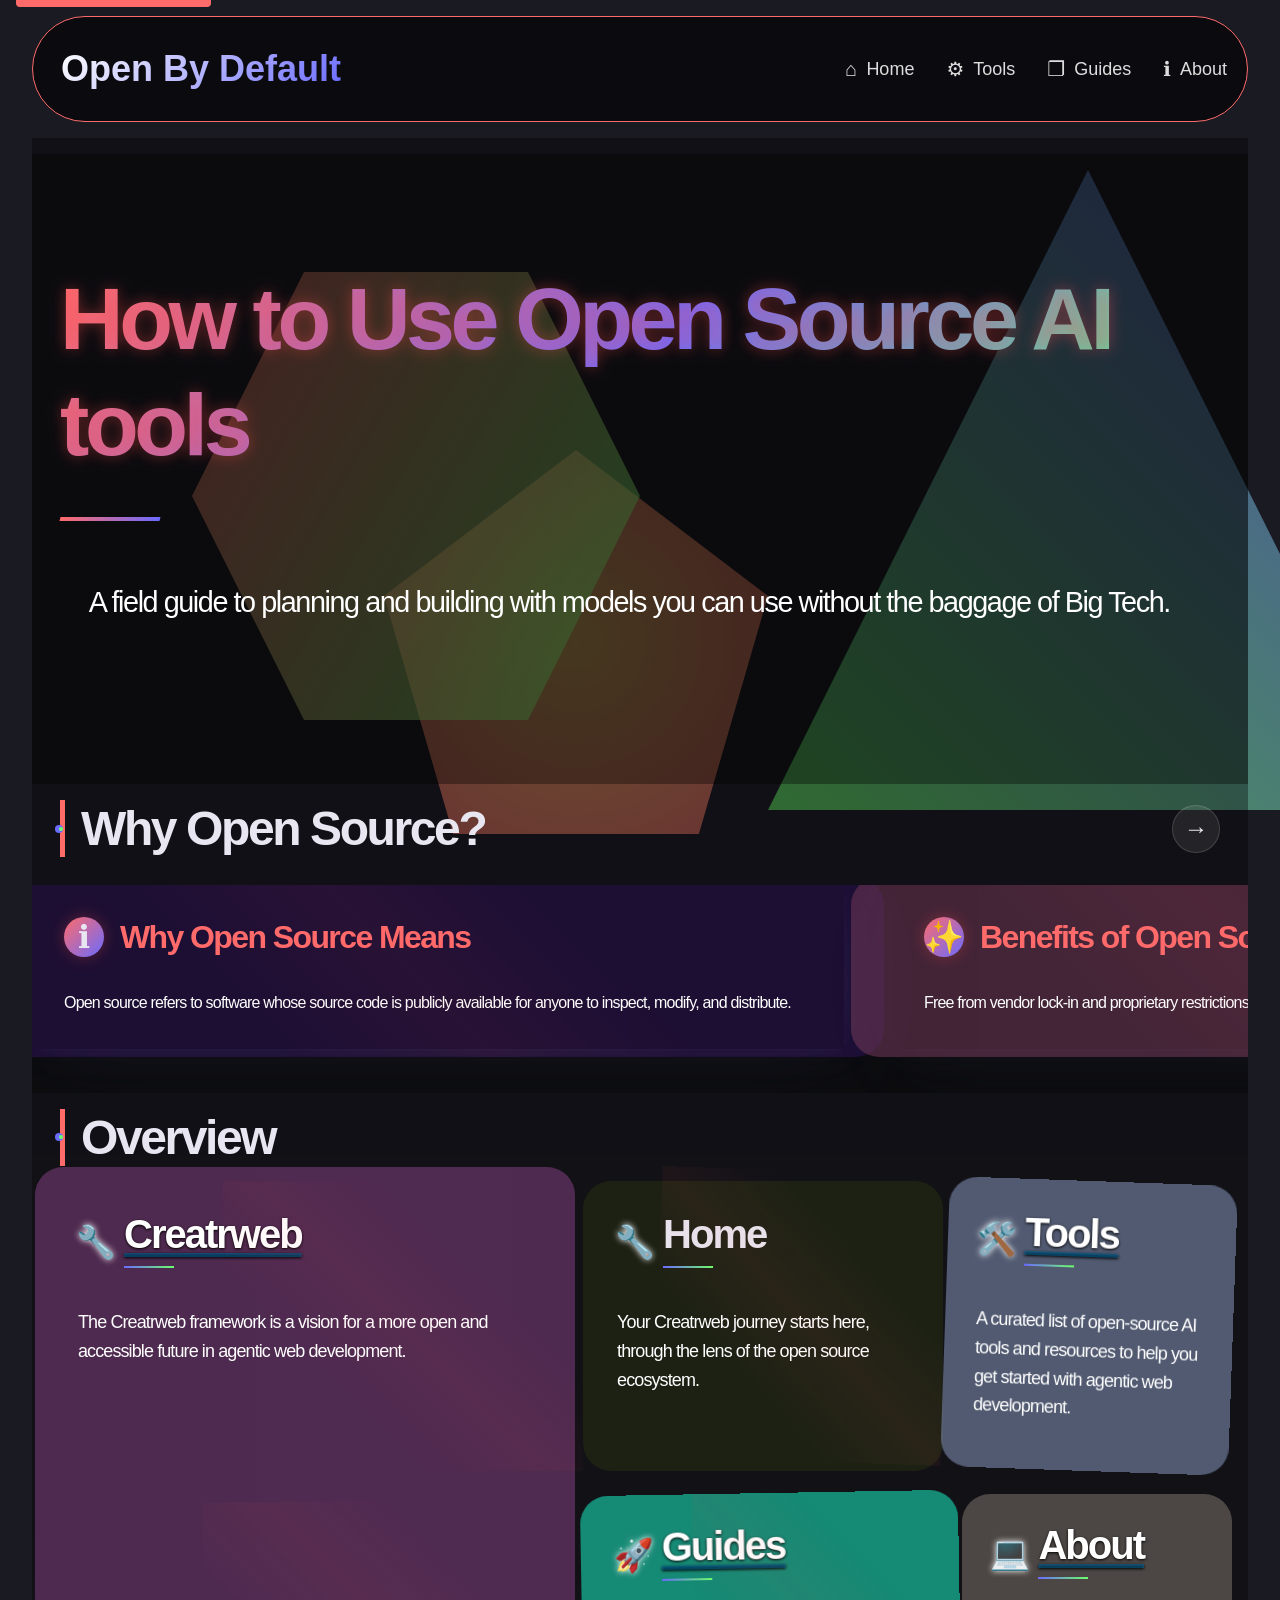
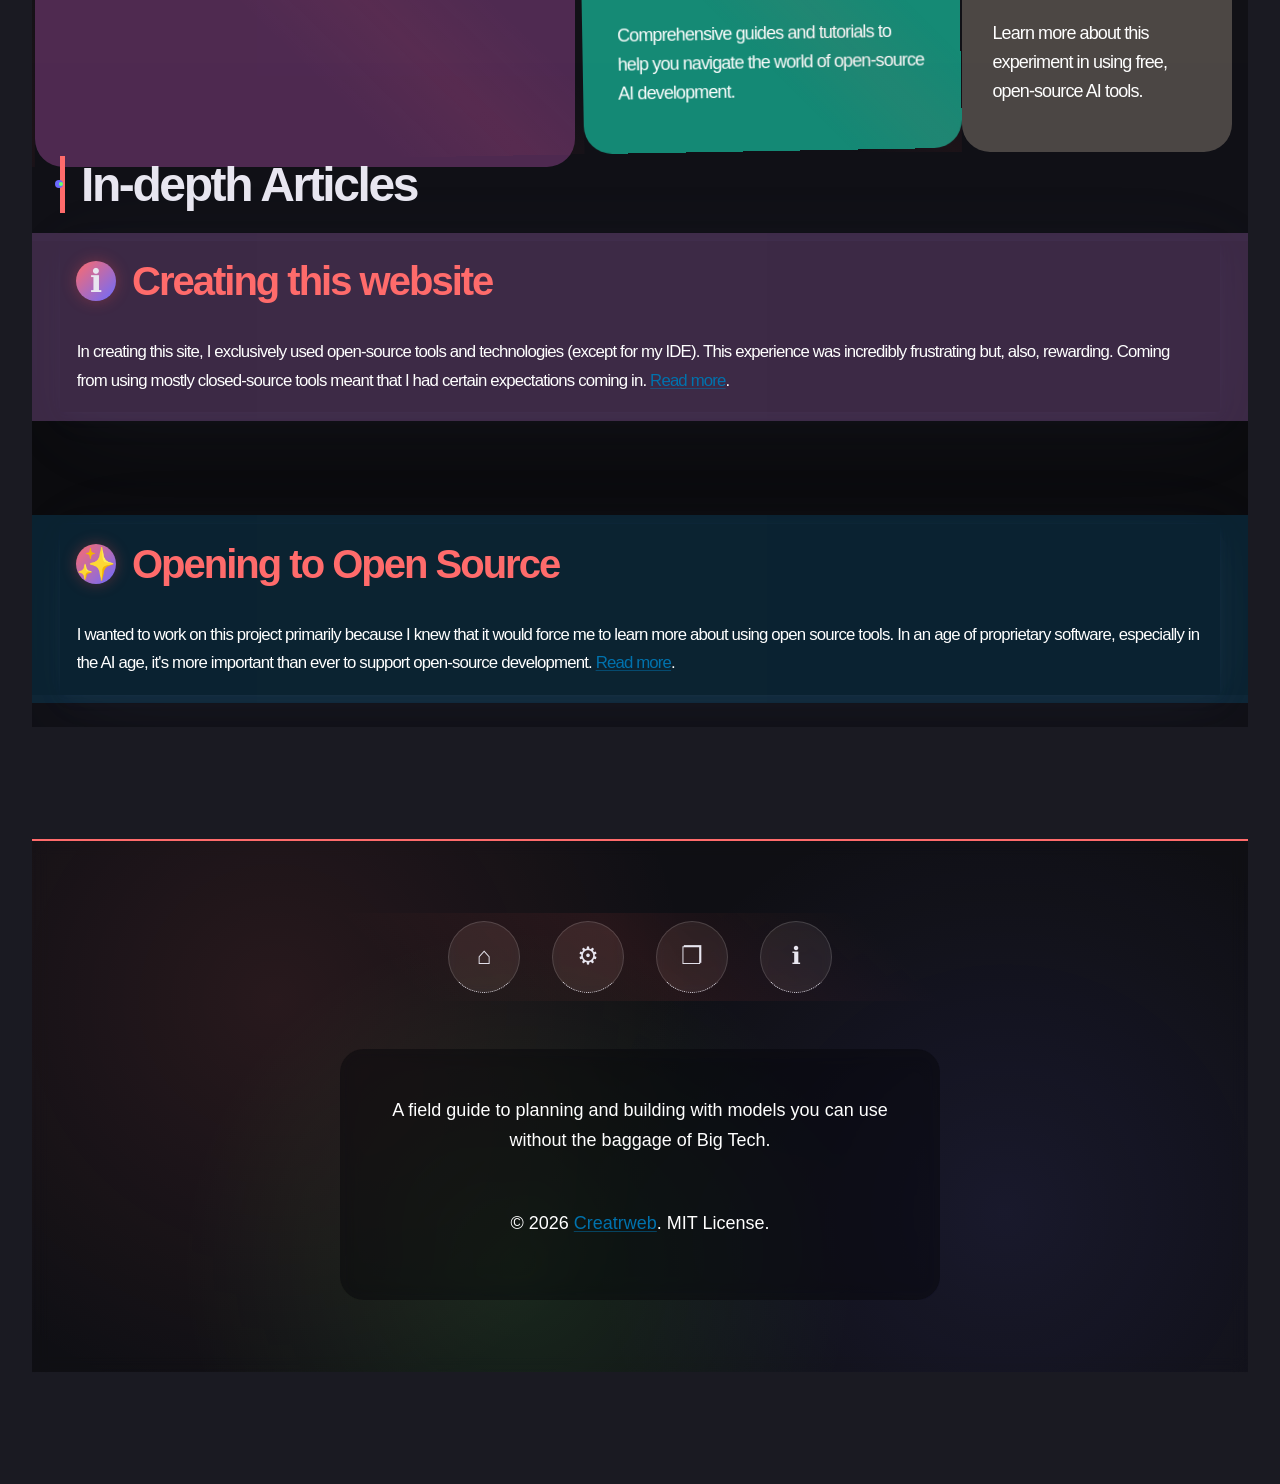
==== commit 22754f49: "fix: correct site title formatting to "Open By Default" across multiple HTML files" ====
--- a/index.html
+++ b/index.html
@@ -23,7 +23,7 @@
     <nav role="navigation" aria-label="Main navigation">
       <div class="nav-container">
         <div class="site-title">
-          <a href="./index.html" aria-label="Home">OpenByDefault</a>
+          <a href="./index.html" aria-label="Home">Open By Default</a>
         </div>
         
         <button 
--- a/css/main.css
+++ b/css/main.css
@@ -6,9 +6,9 @@
 
 :root {
   /* Tri-Color Primary Scheme - Enhanced for contrast */
-  --color-primary-1: #ff6b6b; /* Slightly lighter red for better contrast */
-  --color-primary-2: #6b6bff; /* Slightly lighter blue for better contrast */
-  --color-primary-3: #6bff6b; /* Slightly lighter green for better contrast */
+  --color-primary-1: #ff6b6b;
+  --color-primary-2: #6b6bff;
+  --color-primary-3: #6bff6b;
   
 /* Base Colors - Enhanced for better text contrast */
   --color-bg: #1a1a22; /* Lighter background to make moving shapes more visible */
@@ -172,7 +172,7 @@
   height: 50vmax;
   background: linear-gradient(45deg, rgba(68,255,68,0.4), rgba(77,77,255,0.4));
   clip-path: polygon(50% 0%, 0% 100%, 100% 100%);
-  animation: morphTriangle 35s infinite alternate cubic-bezier(0.68, -0.55, 0.27, 1.55), randomDrift 70s infinite linear reverse;
+  animation: morphTriangle 35s infinite alternate ease-in-out, randomDrift 70s infinite linear reverse;
   z-index: -100;
 }
 
@@ -213,34 +213,27 @@
 @keyframes morphRotate {
   0% {
     transform: rotate(0deg) scale(1);
-    clip-path: polygon(25% 0%, 75% 0%, 100% 50%, 75% 100%, 25% 100%, 0% 50%);
   }
   50% {
     transform: rotate(22.5deg) scale(1.15);
-    clip-path: polygon(50% 0%, 100% 50%, 50% 100%, 0% 50%);
   }
   100% {
     transform: rotate(45deg) scale(0.85);
-    clip-path: polygon(30% 0%, 70% 0%, 100% 30%, 100% 70%, 70% 100%, 30% 100%, 0% 70%, 0% 30%);
   }
 }
 
 @keyframes morphTriangle {
   0% {
     transform: translate(0, 0) scale(1);
-    clip-path: polygon(50% 0%, 0% 100%, 100% 100%);
   }
   33% {
     transform: translate(3%, -3%) scale(1.1);
-    clip-path: polygon(0% 0%, 100% 0%, 100% 100%, 0% 100%);
   }
   66% {
     transform: translate(-3%, 3%) scale(0.9);
-    clip-path: polygon(20% 0%, 80% 0%, 100% 20%, 100% 80%, 80% 100%, 20% 100%, 0% 80%, 0% 20%);
   }
   100% {
     transform: translate(0, 0) scale(1);
-    clip-path: polygon(50% 0%, 0% 100%, 100% 100%);
   }
 }
 
@@ -380,12 +373,14 @@
   justify-content: space-between;
   align-items: center;
   background: rgba(0, 0, 0, 0.55);
+  -webkit-backdrop-filter: blur(12px);
   backdrop-filter: blur(12px);
   border: 1px solid var(--color-primary-1);
   border-radius: 60px;
   transition: all 0.3s ease;
 }
 .nav-container:hover {
+  -webkit-backdrop-filter: blur(16px);
   backdrop-filter: blur(16px);
   border-color: var(--color-primary-2);
   box-shadow: 0 0 20px rgba(77,77,255,0.3);
@@ -850,6 +845,7 @@
   width: 95vw;
   margin: var(--space-3xl) auto;
   background: rgba(0,0,0,0.5);
+  -webkit-backdrop-filter: blur(8px);
   backdrop-filter: blur(8px);
   padding: var(--space-2xl) 0;
   position: relative;
@@ -881,6 +877,7 @@
   border-top: 2px solid var(--color-primary-1);
   margin-top: var(--space-3xl);
   background: rgba(0,0,0,0.4);
+  -webkit-backdrop-filter: blur(8px);
   backdrop-filter: blur(8px);
   padding: var(--space-2xl) 0;
   isolation: isolate;
@@ -920,6 +917,7 @@
   padding: var(--space-lg);
   background: rgba(10, 10, 15, 0.6);
   border-radius: var(--radius-lg);
+  -webkit-backdrop-filter: blur(10px);
   backdrop-filter: blur(10px);
 }
 
@@ -937,6 +935,7 @@
   border-radius: 50%;
   background: rgba(255,255,255,0.08);
   border: 1px solid rgba(255,255,255,0.15);
+  -webkit-backdrop-filter: blur(5px);
   backdrop-filter: blur(5px);
   transition: all 0.4s cubic-bezier(0.2, 0.9, 0.4, 1.2);
   cursor: pointer;
@@ -1110,7 +1109,8 @@
   border-radius: 28px;
   pointer-events: none;
   z-index: 0;
-  will-change: transform, border-radius, box-shadow, background-color;
+  will-change: transform, opacity;
+  -webkit-will-change: transform, opacity;
   transition: background-color 4s ease-in-out;   /* slow color morph */
 }
 
@@ -1216,6 +1216,7 @@
   position: relative;
   padding: var(--space-lg);
   border-radius: var(--radius-lg);
+  -webkit-backdrop-filter: blur(10px);
   backdrop-filter: blur(10px);
   background: rgba(10, 10, 15, 0.6);
   transition: all 0.4s ease;
@@ -1225,6 +1226,7 @@
 
 .text-content.shape-near {
   /* Increase blur and decrease opacity when near complex shapes */
+  -webkit-backdrop-filter: blur(20px);
   backdrop-filter: blur(20px);
   background: rgba(10, 10, 15, 0.4);
   box-shadow: 0 0 30px rgba(255, 255, 255, 0.1);
@@ -1232,6 +1234,7 @@
 
 .text-content.shape-far {
   /* Decrease blur and increase opacity when away from shapes */
+  -webkit-backdrop-filter: blur(5px);
   backdrop-filter: blur(5px);
   background: rgba(10, 10, 15, 0.8);
 }
@@ -1279,6 +1282,7 @@
     right: 0;
     flex-direction: column;
     background: rgba(0,0,0,0.95);
+    -webkit-backdrop-filter: blur(20px);
     backdrop-filter: blur(20px);
     padding: var(--space-lg);
     border-radius: 0 0 30px 30px;
@@ -1376,6 +1380,7 @@
   position: relative;
   padding: var(--space-lg);
   border-radius: var(--radius-lg);
+  -webkit-backdrop-filter: blur(10px);
   backdrop-filter: blur(10px);
   background: rgba(10, 10, 15, 0.6);
   transition: all 0.4s ease;
@@ -1385,6 +1390,7 @@
 
 .text-content.shape-near {
   /* Increase blur and decrease opacity when near complex shapes */
+  -webkit-backdrop-filter: blur(20px);
   backdrop-filter: blur(20px);
   background: rgba(10, 10, 15, 0.4);
   box-shadow: 0 0 30px rgba(255, 255, 255, 0.1);
@@ -1392,6 +1398,7 @@
 
 .text-content.shape-far {
   /* Decrease blur and increase opacity when away from shapes */
+  -webkit-backdrop-filter: blur(5px);
   backdrop-filter: blur(5px);
   background: rgba(10, 10, 15, 0.8);
 }
@@ -1443,7 +1450,7 @@
   height: 50vmax;
   background: linear-gradient(45deg, #6bff6b, #6b6bff);
   clip-path: polygon(50% 0%, 0% 100%, 100% 100%);
-  animation: morphTriangle 35s infinite alternate cubic-bezier(0.68, -0.55, 0.27, 1.55), randomDrift 70s infinite linear reverse;
+  animation: morphTriangle 35s infinite alternate ease-in-out, randomDrift 70s infinite linear reverse;
   z-index: -100;
   pointer-events: none;
   opacity: 0.6;
@@ -1488,7 +1495,7 @@
   height: 50vmax;
   background: linear-gradient(45deg, #6bff6b, #6b6bff);
   clip-path: polygon(50% 0%, 0% 100%, 100% 100%);
-  animation: morphTriangle 35s infinite alternate cubic-bezier(0.68, -0.55, 0.27, 1.55);
+  animation: morphTriangle 35s infinite alternate ease-in-out;
   z-index: 0;
   pointer-events: none;
   opacity: 0.6;
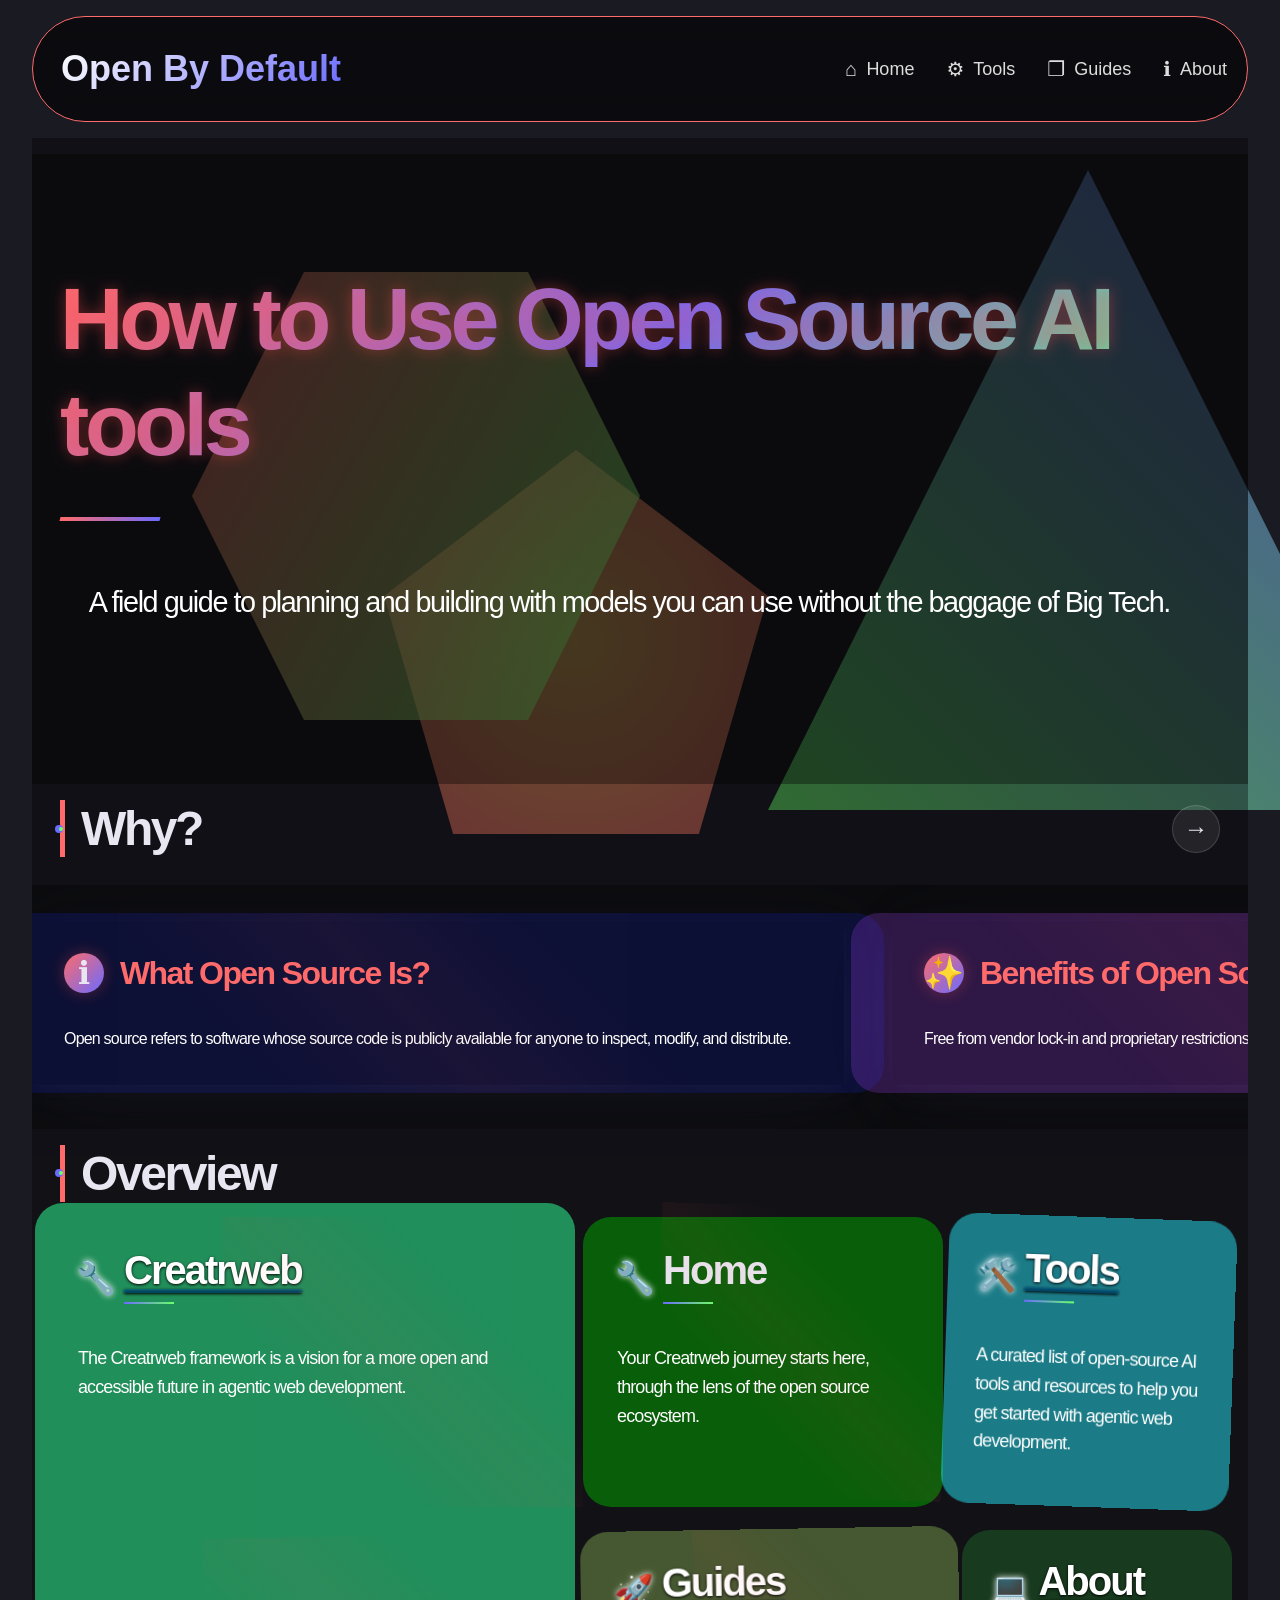
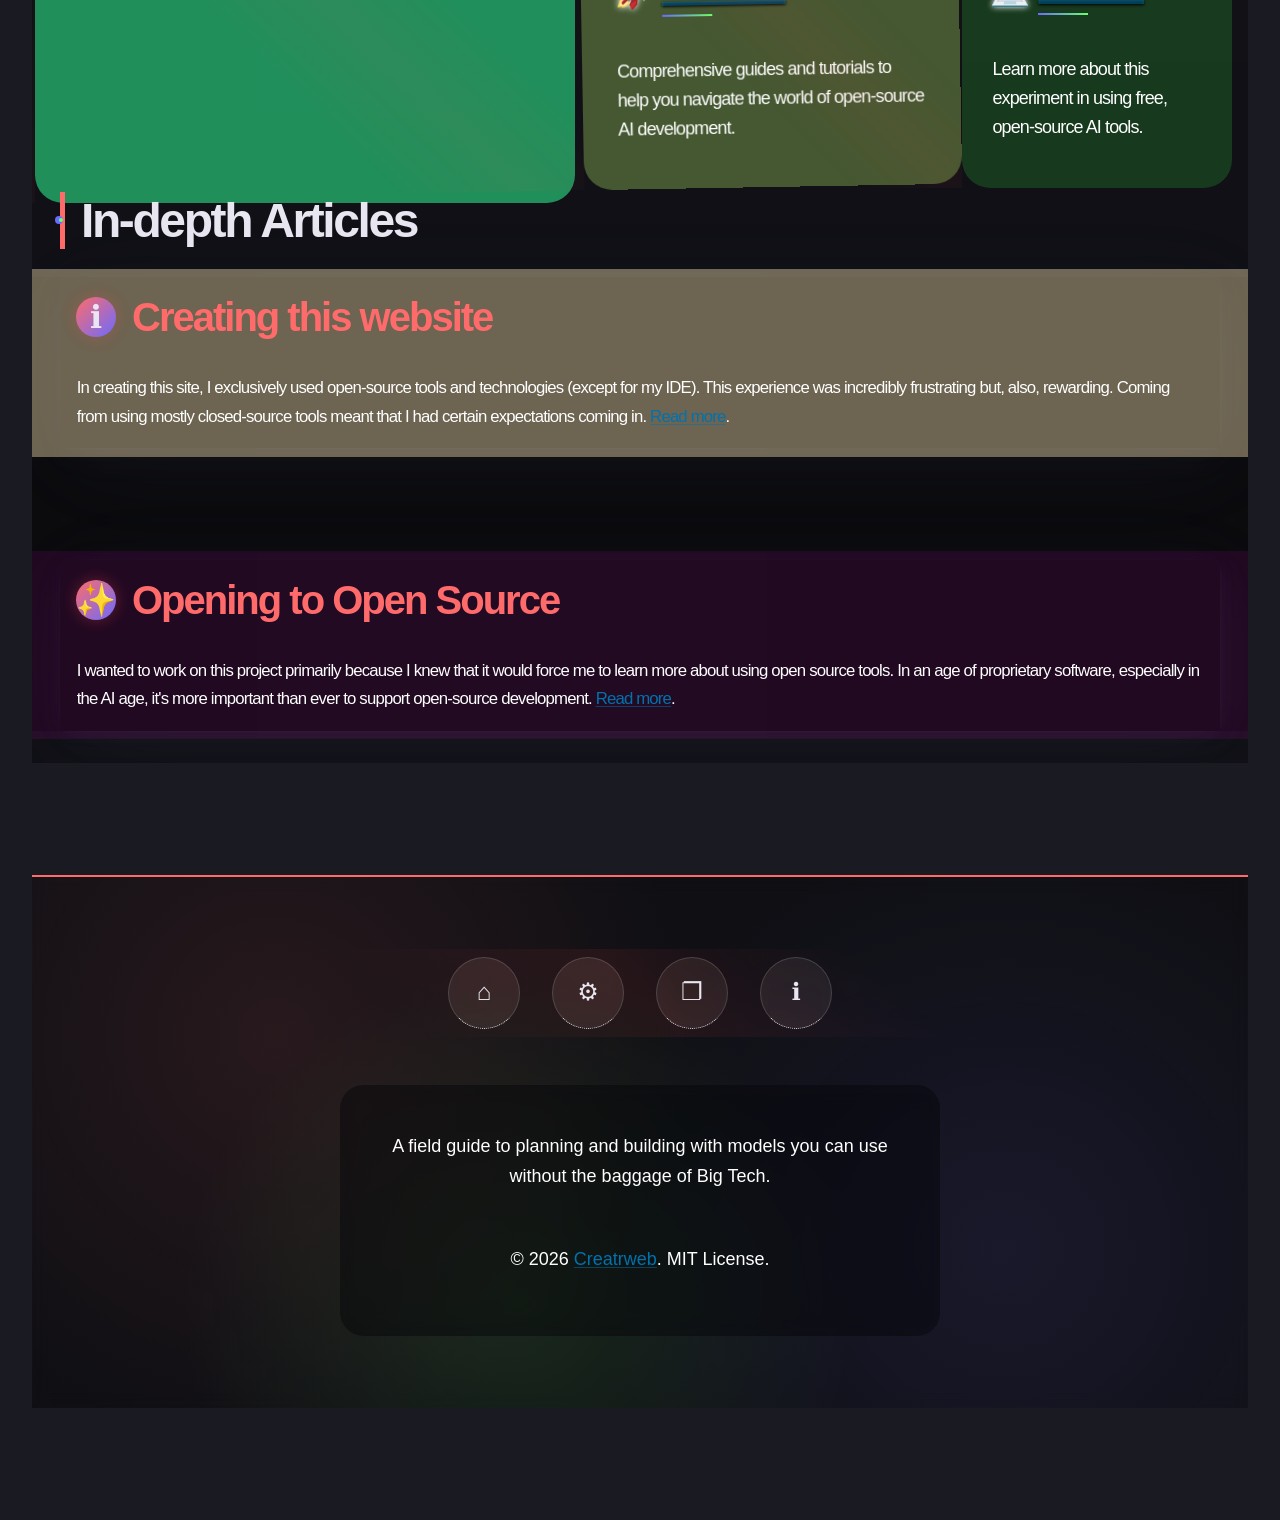
==== commit d3ce61f3: "fix: remove skip link and update menu button text across multiple HTML files; enhance card animation" ====
--- a/index.html
+++ b/index.html
@@ -17,8 +17,6 @@
   <link href="https://fonts.googleapis.com/css2?family=Inter+Tight:wght@400;500;600;700&family=Source+Serif+4:opsz,wght@8..60,400;8..60,500&display=swap" rel="stylesheet">
 </head>
 <body>
-  <a href="#main-content" class="skip-link">Skip to main content</a>
-
   <header role="banner">
     <nav role="navigation" aria-label="Main navigation">
       <div class="nav-container">
@@ -32,7 +30,7 @@
           aria-controls="main-navigation"
           aria-label="Toggle main menu"
         >
-          <span aria-hidden="true">&#8801; Menu</span>
+          <span aria-hidden="true">&#8801;</span>
         </button>
         
         <ul id="main-navigation" class="nav-links" aria-label="Main site navigation">
@@ -55,7 +53,7 @@
 
     <section aria-labelledby="carousel-heading">
       <div class="section-header">
-        <h2 id="carousel-heading">Why Open Source?</h2>
+        <h2 id="carousel-heading">Why?</h2>
         <button class="carousel-nav carousel-next" aria-label="Next article">
           <span aria-hidden="true">→</span>
         </button>
@@ -66,7 +64,7 @@
           <div class="card-body">
             <header class="carousel-header">
               <span class="carousel-icon" aria-hidden="true">ℹ️</span>
-              <h3 class="p-name">Why Open Source Means</h3>
+              <h3 class="p-name">What Open Source Is?</h3>
             </header>
             <div class="article-content e-content">
               <p>Open source refers to software whose source code is publicly available for anyone to inspect, modify, and distribute.</p>
--- a/css/main.css
+++ b/css/main.css
@@ -160,6 +160,7 @@
   height: 40vmax;
   background: linear-gradient(135deg, rgba(255,77,77,0.4), rgba(77,77,255,0.4));
   clip-path: polygon(25% 0%, 75% 0%, 100% 50%, 75% 100%, 25% 100%, 0% 50%);
+  -webkit-animation: morphRotate 30s infinite alternate ease-in-out, randomDrift 60s infinite linear;
   animation: morphRotate 30s infinite alternate ease-in-out, randomDrift 60s infinite linear;
   z-index: -100;
 }
@@ -172,6 +173,7 @@
   height: 50vmax;
   background: linear-gradient(45deg, rgba(68,255,68,0.4), rgba(77,77,255,0.4));
   clip-path: polygon(50% 0%, 0% 100%, 100% 100%);
+  -webkit-animation: morphTriangle 35s infinite alternate ease-in-out, randomDrift 70s infinite linear reverse;
   animation: morphTriangle 35s infinite alternate ease-in-out, randomDrift 70s infinite linear reverse;
   z-index: -100;
 }
@@ -184,6 +186,7 @@
   height: 30vmax;
   background: radial-gradient(circle, rgba(255,200,100,0.4), rgba(255,77,77,0.4));
   clip-path: polygon(50% 0%, 100% 38%, 82% 100%, 18% 100%, 0% 38%);
+  -webkit-animation: pulseScale 25s infinite alternate, randomDrift 80s infinite linear;
   animation: pulseScale 25s infinite alternate, randomDrift 80s infinite linear;
   z-index: -100;
 }
@@ -196,6 +199,7 @@
   height: 35vmax;
   background: linear-gradient(120deg, rgba(255,77,77,0.4), rgba(68,255,68,0.4));
   clip-path: polygon(25% 0%, 75% 0%, 100% 50%, 75% 100%, 25% 100%, 0% 50%);
+  -webkit-animation: driftRotate 40s infinite alternate-reverse, randomDrift 90s infinite linear reverse;
   animation: driftRotate 40s infinite alternate-reverse, randomDrift 90s infinite linear reverse;
   z-index: -100;
 }
@@ -281,14 +285,15 @@
   color: var(--color-text);
 }
 h1 {
-  font-size: clamp(3rem, 8vw, 5.5rem); /* Increased from clamp(2.75rem, 7vw, 5rem) */
+  font-size: clamp(3rem, 8vw, 5.5rem);
   font-weight: 700;
-  letter-spacing: -0.05em; /* Slightly increased for more expressive feel */
+  letter-spacing: -0.05em;
   background: linear-gradient(135deg, var(--color-primary-1), var(--color-primary-2), var(--color-primary-3));
   -webkit-background-clip: text;
   background-clip: text;
   color: transparent;
   text-shadow: 0 0 15px rgba(255,77,77,0.4);
+  -webkit-animation: titlePulse 3s infinite alternate;
   animation: titlePulse 3s infinite alternate;
   position: relative;
 }
@@ -377,6 +382,7 @@
   backdrop-filter: blur(12px);
   border: 1px solid var(--color-primary-1);
   border-radius: 60px;
+  -webkit-transition: all 0.3s ease;
   transition: all 0.3s ease;
 }
 .nav-container:hover {
@@ -394,6 +400,7 @@
   color: transparent;
   text-decoration: none;
   position: relative;
+  -webkit-transition: all 0.3s ease;
   transition: all 0.3s ease;
 }
 .site-title a:hover {
@@ -409,6 +416,7 @@
   border-radius: 8px;
   padding: 1em;
   cursor: pointer;
+  -webkit-transition: all 0.3s ease;
   transition: all 0.3s ease;
   display: flex;
   align-items: center;
@@ -428,6 +436,7 @@
   height: 2px;
   display: block;
   position: relative;
+  -webkit-transition: all 0.3s ease;
   transition: all 0.3s ease;
 }
 .hamburger-icon::before,
@@ -438,6 +447,7 @@
   height: 2px;
   background-color: red;
   left: 0;
+  -webkit-transition: all 0.3s ease;
   transition: all 0.3s ease;
 }
 .hamburger-icon::before {
@@ -465,6 +475,7 @@
   font-weight: 500;
   position: relative;
   padding: 0.5em 0;
+  -webkit-transition: all 0.3s ease;
   transition: all 0.3s ease;
   display: flex;
   align-items: center;
@@ -482,6 +493,7 @@
   width: 0;
   height: 3px;
   background: linear-gradient(90deg, var(--color-primary-1), var(--color-primary-2));
+  -webkit-transition: width 0.3s ease;
   transition: width 0.3s ease;
 }
 .nav-links a:hover {
@@ -537,6 +549,7 @@
 .tool-card {
   background: transparent;
   border: none;
+  -webkit-transition: all var(--transition-base);
   transition: all var(--transition-base);
   overflow: visible;
   position: relative;
@@ -550,7 +563,9 @@
   right: 0;
   bottom: 0;
   background: linear-gradient(45deg, transparent 30%, rgba(255,77,77,0.05) 50%, transparent 70%);
+  -webkit-transform: translateX(-100%);
   transform: translateX(-100%);
+  -webkit-transition: transform 0.6s ease;
   transition: transform 0.6s ease;
   pointer-events: none;
 }
@@ -590,9 +605,11 @@
 .tool-icon { 
   font-size: 2rem; 
   filter: drop-shadow(0 0 3px white);
+  -webkit-transition: transform 0.3s ease;
   transition: transform 0.3s ease;
 }
 .tool-card:hover .tool-icon {
+  -webkit-transform: scale(1.2) rotate(15deg);
   transform: scale(1.2) rotate(15deg);
 }
 .tool-card h3 a { 
@@ -608,6 +625,7 @@
   width: 0;
   height: 2px;
   background: linear-gradient(90deg, var(--color-primary-2), var(--color-primary-3));
+  -webkit-transition: width 0.3s ease;
   transition: width 0.3s ease;
 }
 .tool-card:hover h3 a::after {
@@ -641,6 +659,7 @@
   color: var(--color-text);
   font-size: 1.5rem;
   cursor: pointer;
+  -webkit-transition: all 0.3s ease;
   transition: all 0.3s ease;
   display: flex;
   align-items: center;
@@ -648,17 +667,19 @@
 }
 
 .carousel-nav:hover {
+  -webkit-transform: scale(1.1);
   transform: scale(1.1);
 }
 
 .carousel-nav:active {
+  -webkit-transform: scale(0.95);
   transform: scale(0.95);
 }
 
 .carousel-container {
   width: 100%;
   margin: 0 auto;
-  padding: 0 var(--space-lg);
+  padding: 2em var(--space-lg);
   position: relative;
   overflow: visible;
 }
@@ -680,9 +701,11 @@
   scroll-snap-align: start;
   background: transparent;
   border: none;
+  -webkit-transition: all var(--transition-base);
   transition: all var(--transition-base);
   position: relative;
   isolation: isolate;
+  -webkit-transform-style: preserve-3d;
   transform-style: preserve-3d;
   overflow: visible;
 }
@@ -707,9 +730,11 @@
   background: linear-gradient(135deg, var(--color-primary-1), var(--color-primary-2));
   border-radius: 50%;
   box-shadow: 0 0 15px rgba(255,77,77,0.3);
+  -webkit-transition: transform 0.3s ease;
   transition: transform 0.3s ease;
 }
 .carousel-item:hover .carousel-icon {
+  -webkit-transform: rotate(15deg) scale(1.1);
   transform: rotate(15deg) scale(1.1);
 }
 .carousel-item h3 {
@@ -726,6 +751,7 @@
   width: 0;
   height: 2px;
   background: linear-gradient(90deg, var(--color-primary-2), var(--color-primary-3));
+  -webkit-transition: width 0.3s ease;
   transition: width 0.3s ease;
 }
 .carousel-item:hover h3::after {
@@ -758,9 +784,11 @@
   margin-bottom: var(--space-3xl);
   background: transparent;
   border: none;
+  -webkit-transition: all var(--transition-base);
   transition: all var(--transition-base);
   position: relative;
   isolation: isolate;
+  -webkit-transform-style: preserve-3d;
   transform-style: preserve-3d;
   overflow: visible;
 }
@@ -793,10 +821,13 @@
   background: linear-gradient(135deg, var(--color-primary-1), var(--color-primary-2));
   border-radius: 50%;
   box-shadow: 0 0 15px rgba(255,77,77,0.3);
+  -webkit-transform: rotate(0deg);
   transform: rotate(0deg);
+  -webkit-transition: transform 0.3s ease;
   transition: transform 0.3s ease;
 }
 .articles-container .article-item:hover .article-icon {
+  -webkit-transform: rotate(15deg) scale(1.1);
   transform: rotate(15deg) scale(1.1);
 }
 .articles-container .article-item h3 {
@@ -813,6 +844,7 @@
   width: 0;
   height: 2px;
   background: linear-gradient(90deg, var(--color-primary-2), var(--color-primary-3));
+  -webkit-transition: width 0.3s ease;
   transition: width 0.3s ease;
 }
 .articles-container .article-item:hover h3::after {
@@ -937,6 +969,7 @@
   border: 1px solid rgba(255,255,255,0.15);
   -webkit-backdrop-filter: blur(5px);
   backdrop-filter: blur(5px);
+  -webkit-transition: all 0.4s cubic-bezier(0.2, 0.9, 0.4, 1.2);
   transition: all 0.4s cubic-bezier(0.2, 0.9, 0.4, 1.2);
   cursor: pointer;
   overflow: hidden;
@@ -992,6 +1025,7 @@
 }
 
 .art-component:hover {
+  -webkit-transform: scale(1.2) rotate(10deg);
   transform: scale(1.2) rotate(10deg);
   background: rgba(255,255,255,0.15);
   border-color: var(--color-primary-2);
@@ -999,6 +1033,7 @@
 }
 
 .art-component:active {
+  -webkit-transform: scale(0.95);
   transform: scale(0.95);
 }
 
@@ -1007,6 +1042,7 @@
   position: absolute;
   bottom: 120%;
   left: 50%;
+  -webkit-transform: translateX(-50%);
   transform: translateX(-50%);
   background: rgba(0,0,0,0.8);
   color: var(--color-accent-white);
@@ -1016,6 +1052,7 @@
   white-space: nowrap;
   opacity: 0;
   pointer-events: none;
+  -webkit-transition: opacity 0.2s ease;
   transition: opacity 0.2s ease;
   z-index: 10;
 }
@@ -1025,10 +1062,12 @@
   position: absolute;
   bottom: 110%;
   left: 50%;
+  -webkit-transform: translateX(-50%);
   transform: translateX(-50%);
   border: 4px solid transparent;
   border-top-color: rgba(0,0,0,0.8);
   opacity: 0;
+  -webkit-transition: opacity 0.2s ease;
   transition: opacity 0.2s ease;
   z-index: 10;
 }
@@ -1111,6 +1150,7 @@
   z-index: 0;
   will-change: transform, opacity;
   -webkit-will-change: transform, opacity;
+  -webkit-transition: background-color 4s ease-in-out;
   transition: background-color 4s ease-in-out;   /* slow color morph */
 }
 
@@ -1242,6 +1282,7 @@
 /* Apply harmony to specific text elements */
 h1, h2, h3, .hero-lead, .tool-content p, .article-content p, .carousel-item .article-content p {
   position: relative;
+  -webkit-transition: all 0.3s ease;
   transition: all 0.3s ease;
   letter-spacing: var(--dynamic-letter-spacing, -0.05em);
 }
@@ -1251,6 +1292,7 @@
 .articles-container .article-item:hover .article-content p,
 .carousel-item:hover .article-content p {
   /* Allow shapes to influence these on hover */
+  -webkit-transition: all 0.4s ease;
   transition: all 0.4s ease;
 }
 
@@ -1258,6 +1300,7 @@
 .footer-about p,
 .footer-about h3 {
   position: relative;
+  -webkit-transition: all 0.3s ease;
   transition: all 0.3s ease;
   letter-spacing: var(--dynamic-letter-spacing, -0.03em);
 }
@@ -1286,8 +1329,10 @@
     backdrop-filter: blur(20px);
     padding: var(--space-lg);
     border-radius: 0 0 30px 30px;
+    -webkit-transform: translateY(-120%);
     transform: translateY(-120%);
     opacity: 0;
+    -webkit-transition: all 0.3s;
     transition: all 0.3s;
     pointer-events: none;
     gap: var(--space-md);
@@ -1406,6 +1451,7 @@
 /* Apply harmony to specific text elements */
 h1, h2, h3, .hero-lead, .tool-content p, .article-content p, .carousel-item .article-content p {
   position: relative;
+  -webkit-transition: all 0.3s ease;
   transition: all 0.3s ease;
   letter-spacing: var(--dynamic-letter-spacing, -0.05em);
 }
@@ -1415,6 +1461,7 @@
 .articles-container .article-item:hover .article-content p,
 .carousel-item:hover .article-content p {
   /* Allow shapes to influence these on hover */
+  -webkit-transition: all 0.4s ease;
   transition: all 0.4s ease;
 }
 
@@ -1422,6 +1469,7 @@
 .footer-about p,
 .footer-about h3 {
   position: relative;
+  -webkit-transition: all 0.3s ease;
   transition: all 0.3s ease;
   letter-spacing: var(--dynamic-letter-spacing, -0.03em);
 }
@@ -1435,6 +1483,7 @@
   height: 40vmax;
   background: linear-gradient(135deg, #ff6b6b, #6b6bff);
   clip-path: polygon(25% 0%, 75% 0%, 100% 50%, 75% 100%, 25% 100%, 0% 50%);
+  -webkit-animation: morphRotate 30s infinite alternate ease-in-out, randomDrift 60s infinite linear;
   animation: morphRotate 30s infinite alternate ease-in-out, randomDrift 60s infinite linear;
   z-index: -100;
   pointer-events: none;
@@ -1450,6 +1499,7 @@
   height: 50vmax;
   background: linear-gradient(45deg, #6bff6b, #6b6bff);
   clip-path: polygon(50% 0%, 0% 100%, 100% 100%);
+  -webkit-animation: morphTriangle 35s infinite alternate ease-in-out, randomDrift 70s infinite linear reverse;
   animation: morphTriangle 35s infinite alternate ease-in-out, randomDrift 70s infinite linear reverse;
   z-index: -100;
   pointer-events: none;
@@ -1465,6 +1515,7 @@
   height: 30vmax;
   background: radial-gradient(circle, #ffcc66, #ff6b6b);
   clip-path: polygon(50% 0%, 100% 38%, 82% 100%, 18% 100%, 0% 38%);
+  -webkit-animation: pulseScale 25s infinite alternate, randomDrift 80s infinite linear;
   animation: pulseScale 25s infinite alternate, randomDrift 80s infinite linear;
   z-index: -100;
   pointer-events: none;
@@ -1480,6 +1531,7 @@
   height: 35vmax;
   background: linear-gradient(120deg, #ff6b6b, #6bff6b);
   clip-path: polygon(25% 0%, 75% 0%, 100% 50%, 75% 100%, 25% 100%, 0% 50%);
+  -webkit-animation: driftRotate 40s infinite alternate-reverse, randomDrift 90s infinite linear reverse;
   animation: driftRotate 40s infinite alternate-reverse, randomDrift 90s infinite linear reverse;
   z-index: -100;
   pointer-events: none;
@@ -1495,6 +1547,7 @@
   height: 50vmax;
   background: linear-gradient(45deg, #6bff6b, #6b6bff);
   clip-path: polygon(50% 0%, 0% 100%, 100% 100%);
+  -webkit-animation: morphTriangle 35s infinite alternate ease-in-out;
   animation: morphTriangle 35s infinite alternate ease-in-out;
   z-index: 0;
   pointer-events: none;
@@ -1510,6 +1563,7 @@
   height: 30vmax;
   background: radial-gradient(circle, #ffcc66, #ff6b6b);
   clip-path: polygon(50% 0%, 100% 38%, 82% 100%, 18% 100%, 0% 38%);
+  -webkit-animation: pulseScale 25s infinite alternate;
   animation: pulseScale 25s infinite alternate;
   z-index: 0;
   pointer-events: none;
@@ -1525,6 +1579,7 @@
   height: 35vmax;
   background: linear-gradient(120deg, #ff6b6b, #6bff6b);
   clip-path: polygon(25% 0%, 75% 0%, 100% 50%, 75% 100%, 25% 100%, 0% 50%);
+  -webkit-animation: driftRotate 40s infinite alternate-reverse;
   animation: driftRotate 40s infinite alternate-reverse;
   z-index: 0;
   pointer-events: none;
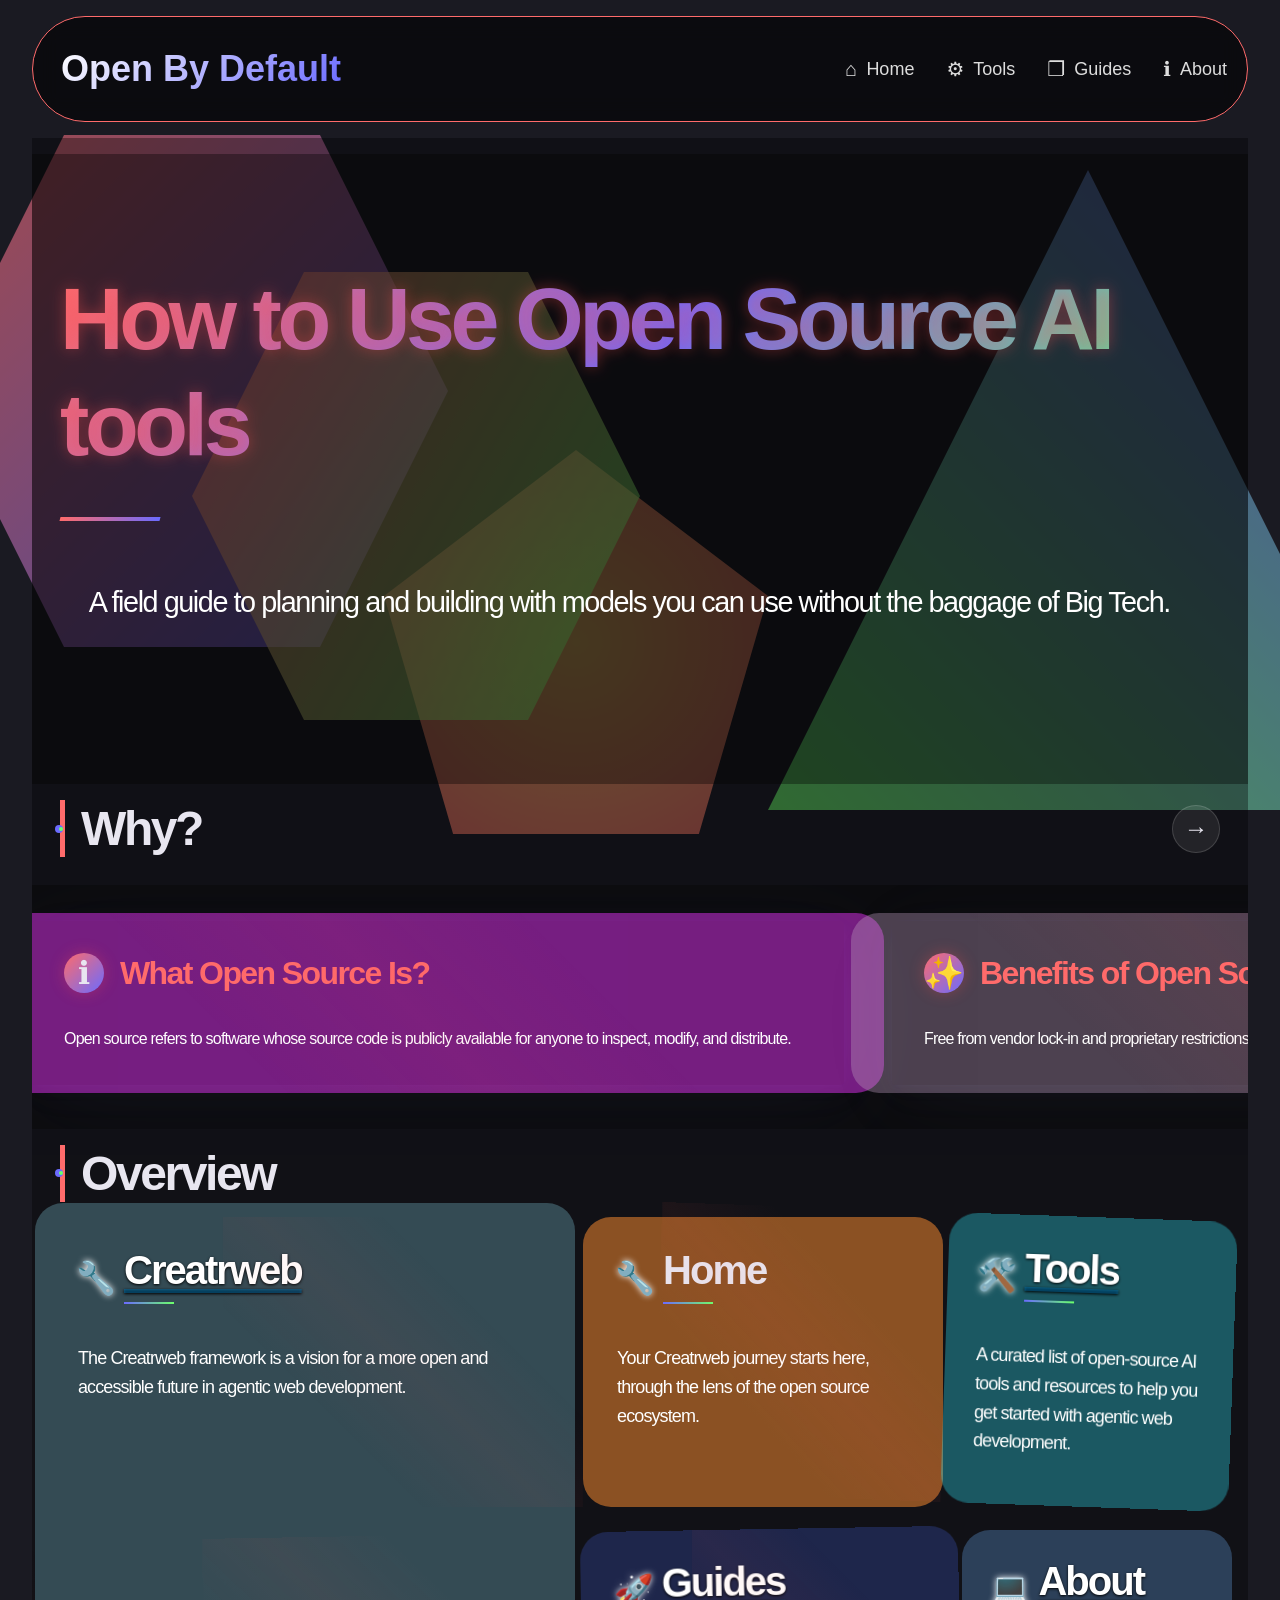
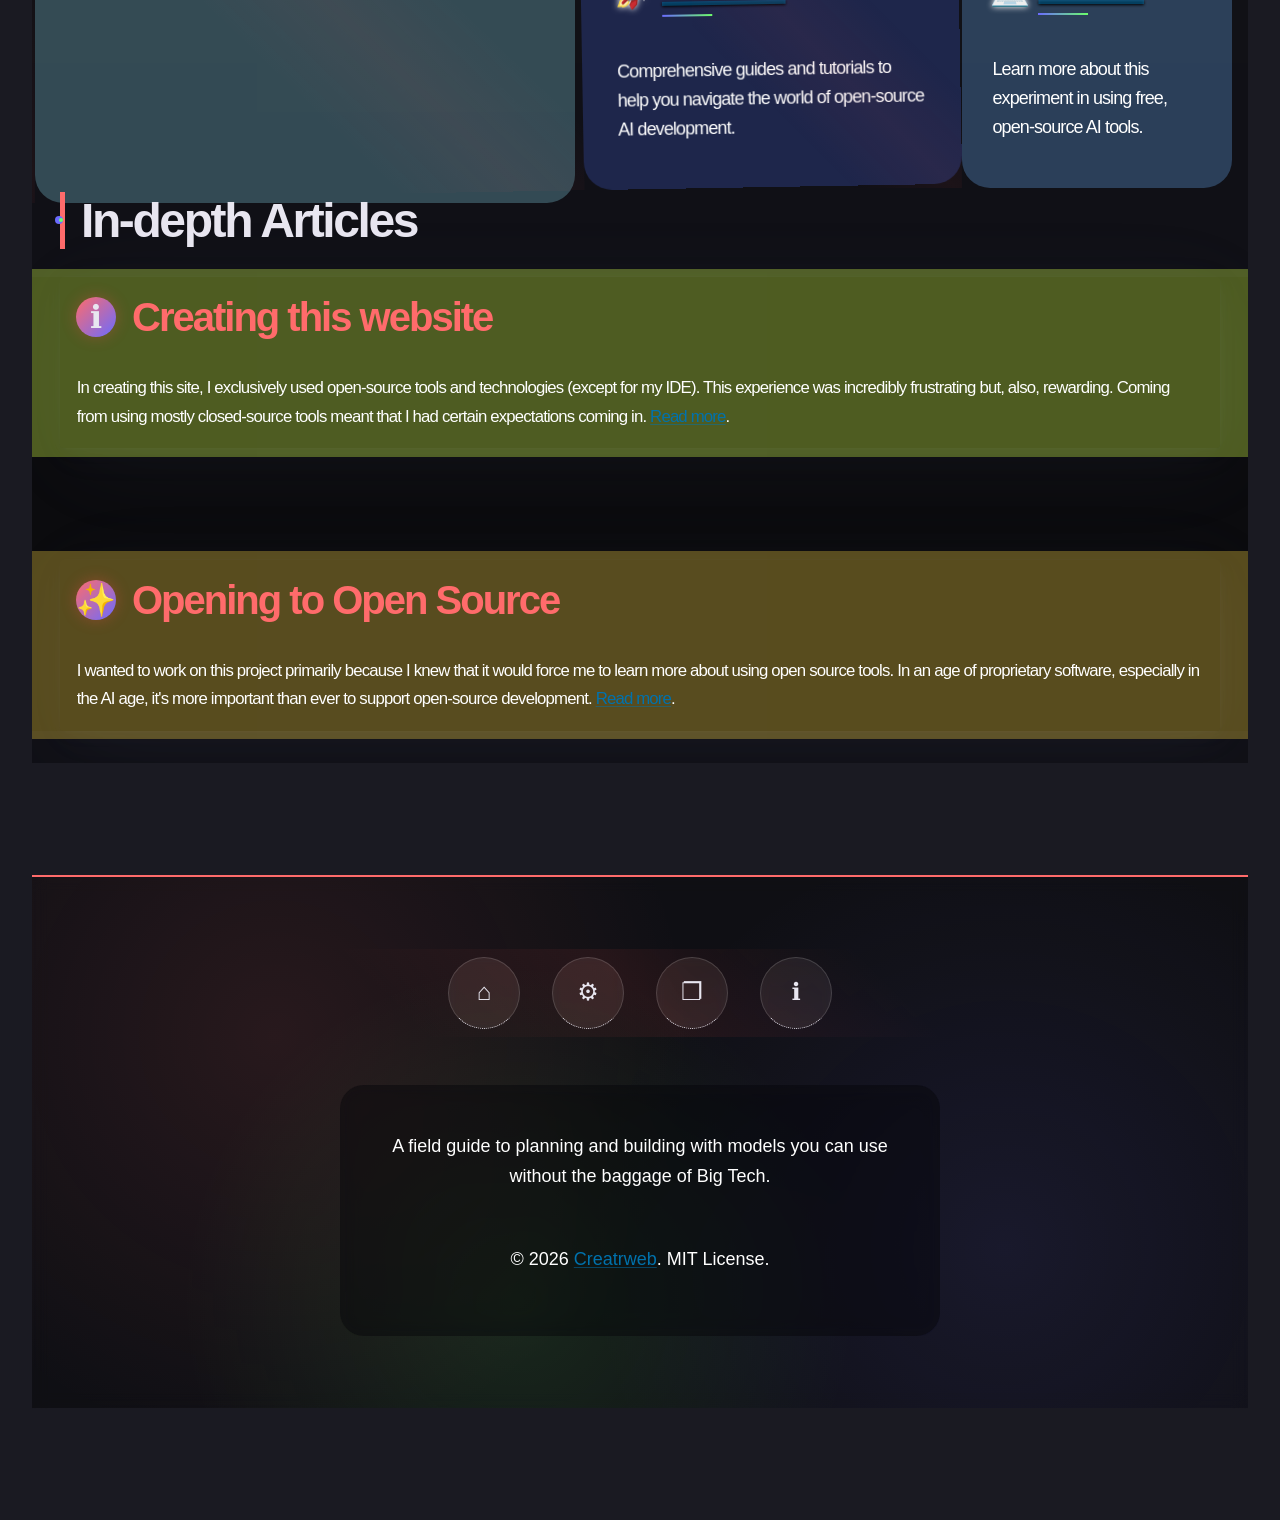
==== commit ff41ea5c: "Enhance mobile experience and improve animations - Updated viewport meta tag in guides.html, index.h" ====
--- a/index.html
+++ b/index.html
@@ -2,8 +2,10 @@
 <html lang="en">
 <head>
   <meta charset="UTF-8">
-  <meta name="viewport" content="width=device-width, initial-scale=1.0">
+  <meta name="viewport" content="width=device-width, initial-scale=1.0, maximum-scale=5.0, user-scalable=yes">
   <meta name="description" content="Open by Default - Field guide to free open source AI tools">
+  <meta name="apple-mobile-web-app-capable" content="yes">
+  <meta name="apple-mobile-web-app-status-bar-style" content="black-translucent">
 
   <title>Open by Default</title>
 
--- a/css/main.css
+++ b/css/main.css
@@ -162,7 +162,12 @@
   clip-path: polygon(25% 0%, 75% 0%, 100% 50%, 75% 100%, 25% 100%, 0% 50%);
   -webkit-animation: morphRotate 30s infinite alternate ease-in-out, randomDrift 60s infinite linear;
   animation: morphRotate 30s infinite alternate ease-in-out, randomDrift 60s infinite linear;
-  z-index: -100;
+  z-index: 1;
+  -webkit-transform: translateZ(0);
+  transform: translateZ(0);
+  will-change: transform;
+  -webkit-will-change: transform;
+  pointer-events: none;
 }
 
 /* Shape 2: Morphing Triangle (Green/Blue) */
@@ -175,7 +180,12 @@
   clip-path: polygon(50% 0%, 0% 100%, 100% 100%);
   -webkit-animation: morphTriangle 35s infinite alternate ease-in-out, randomDrift 70s infinite linear reverse;
   animation: morphTriangle 35s infinite alternate ease-in-out, randomDrift 70s infinite linear reverse;
-  z-index: -100;
+  z-index: 1;
+  -webkit-transform: translateZ(0);
+  transform: translateZ(0);
+  will-change: transform;
+  -webkit-will-change: transform;
+  pointer-events: none;
 }
 
 /* Shape 3: Pulsing Pentagon (Yellow/Red) */
@@ -188,7 +198,12 @@
   clip-path: polygon(50% 0%, 100% 38%, 82% 100%, 18% 100%, 0% 38%);
   -webkit-animation: pulseScale 25s infinite alternate, randomDrift 80s infinite linear;
   animation: pulseScale 25s infinite alternate, randomDrift 80s infinite linear;
-  z-index: -100;
+  z-index: 1;
+  -webkit-transform: translateZ(0);
+  transform: translateZ(0);
+  will-change: transform;
+  -webkit-will-change: transform;
+  pointer-events: none;
 }
 
 /* Shape 4: Drifting Hexagon (Mixed) */
@@ -201,52 +216,66 @@
   clip-path: polygon(25% 0%, 75% 0%, 100% 50%, 75% 100%, 25% 100%, 0% 50%);
   -webkit-animation: driftRotate 40s infinite alternate-reverse, randomDrift 90s infinite linear reverse;
   animation: driftRotate 40s infinite alternate-reverse, randomDrift 90s infinite linear reverse;
-  z-index: -100;
+  z-index: 1;
+  -webkit-transform: translateZ(0);
+  transform: translateZ(0);
+  will-change: transform;
+  -webkit-will-change: transform;
+  pointer-events: none;
 }
 
 /* Random drift animation for shapes moving across screen */
 @keyframes randomDrift {
-  0% { transform: translate(0, 0); }
-  25% { transform: translate(30vw, -20vh); }
-  50% { transform: translate(-20vw, 25vh); }
-  75% { transform: translate(15vw, 15vh); }
-  100% { transform: translate(0, 0); }
+  0% { -webkit-transform: translate(0, 0); transform: translate(0, 0); }
+  25% { -webkit-transform: translate(30vw, -20vh); transform: translate(30vw, -20vh); }
+  50% { -webkit-transform: translate(-20vw, 25vh); transform: translate(-20vw, 25vh); }
+  75% { -webkit-transform: translate(15vw, 15vh); transform: translate(15vw, 15vh); }
+  100% { -webkit-transform: translate(0, 0); transform: translate(0, 0); }
 }
 
 /* Keyframes for geometric morphing */
 @keyframes morphRotate {
   0% {
+    -webkit-transform: rotate(0deg) scale(1);
     transform: rotate(0deg) scale(1);
   }
   50% {
+    -webkit-transform: rotate(22.5deg) scale(1.15);
     transform: rotate(22.5deg) scale(1.15);
   }
   100% {
+    -webkit-transform: rotate(45deg) scale(0.85);
     transform: rotate(45deg) scale(0.85);
   }
 }
 
 @keyframes morphTriangle {
   0% {
+    -webkit-transform: translate(0, 0) scale(1);
     transform: translate(0, 0) scale(1);
   }
   33% {
+    -webkit-transform: translate(3%, -3%) scale(1.1);
     transform: translate(3%, -3%) scale(1.1);
   }
   66% {
+    -webkit-transform: translate(-3%, 3%) scale(0.9);
     transform: translate(-3%, 3%) scale(0.9);
   }
   100% {
+    -webkit-transform: translate(0, 0) scale(1);
     transform: translate(0, 0) scale(1);
   }
 }
 
 @keyframes pulseScale {
   0% {
+    -webkit-transform: scale(0.7) rotate(0deg);
     transform: scale(0.7) rotate(0deg);
     opacity: 0.4;
   }
   100% {
+    -webkit-transform: scale(1) rotate(15deg);
     transform: scale(1) rotate(15deg);
     opacity: 0.8;
   }
@@ -254,9 +283,11 @@
 
 @keyframes driftRotate {
   0% {
+    -webkit-transform: translate(0, 0) rotate(0deg);
     transform: translate(0, 0) rotate(0deg);
   }
   100% {
+    -webkit-transform: translate(4%, 4%) rotate(30deg);
     transform: translate(4%, 4%) rotate(30deg);
   }
 }
@@ -369,6 +400,8 @@
   overflow: hidden;
   width: 95vw;
   margin: 0 auto;
+  isolation: isolate;
+  -webkit-isolation: isolate;
 } 
 .nav-container {
   width: 95vw;
@@ -1485,7 +1518,11 @@
   clip-path: polygon(25% 0%, 75% 0%, 100% 50%, 75% 100%, 25% 100%, 0% 50%);
   -webkit-animation: morphRotate 30s infinite alternate ease-in-out, randomDrift 60s infinite linear;
   animation: morphRotate 30s infinite alternate ease-in-out, randomDrift 60s infinite linear;
-  z-index: -100;
+  z-index: 1;
+  -webkit-transform: translateZ(0);
+  transform: translateZ(0);
+  will-change: transform;
+  -webkit-will-change: transform;
   pointer-events: none;
   opacity: 0.6;
 }
@@ -1501,7 +1538,11 @@
   clip-path: polygon(50% 0%, 0% 100%, 100% 100%);
   -webkit-animation: morphTriangle 35s infinite alternate ease-in-out, randomDrift 70s infinite linear reverse;
   animation: morphTriangle 35s infinite alternate ease-in-out, randomDrift 70s infinite linear reverse;
-  z-index: -100;
+  z-index: 1;
+  -webkit-transform: translateZ(0);
+  transform: translateZ(0);
+  will-change: transform;
+  -webkit-will-change: transform;
   pointer-events: none;
   opacity: 0.6;
 }
@@ -1517,7 +1558,11 @@
   clip-path: polygon(50% 0%, 100% 38%, 82% 100%, 18% 100%, 0% 38%);
   -webkit-animation: pulseScale 25s infinite alternate, randomDrift 80s infinite linear;
   animation: pulseScale 25s infinite alternate, randomDrift 80s infinite linear;
-  z-index: -100;
+  z-index: 1;
+  -webkit-transform: translateZ(0);
+  transform: translateZ(0);
+  will-change: transform;
+  -webkit-will-change: transform;
   pointer-events: none;
   opacity: 0.6;
 }
@@ -1533,7 +1578,11 @@
   clip-path: polygon(25% 0%, 75% 0%, 100% 50%, 75% 100%, 25% 100%, 0% 50%);
   -webkit-animation: driftRotate 40s infinite alternate-reverse, randomDrift 90s infinite linear reverse;
   animation: driftRotate 40s infinite alternate-reverse, randomDrift 90s infinite linear reverse;
-  z-index: -100;
+  z-index: 1;
+  -webkit-transform: translateZ(0);
+  transform: translateZ(0);
+  will-change: transform;
+  -webkit-will-change: transform;
   pointer-events: none;
   opacity: 0.6;
 }
@@ -1549,7 +1598,11 @@
   clip-path: polygon(50% 0%, 0% 100%, 100% 100%);
   -webkit-animation: morphTriangle 35s infinite alternate ease-in-out;
   animation: morphTriangle 35s infinite alternate ease-in-out;
-  z-index: 0;
+  z-index: 1;
+  -webkit-transform: translateZ(0);
+  transform: translateZ(0);
+  will-change: transform;
+  -webkit-will-change: transform;
   pointer-events: none;
   opacity: 0.6;
 }
@@ -1565,7 +1618,11 @@
   clip-path: polygon(50% 0%, 100% 38%, 82% 100%, 18% 100%, 0% 38%);
   -webkit-animation: pulseScale 25s infinite alternate;
   animation: pulseScale 25s infinite alternate;
-  z-index: 0;
+  z-index: 1;
+  -webkit-transform: translateZ(0);
+  transform: translateZ(0);
+  will-change: transform;
+  -webkit-will-change: transform;
   pointer-events: none;
   opacity: 0.6;
 }
@@ -1581,7 +1638,11 @@
   clip-path: polygon(25% 0%, 75% 0%, 100% 50%, 75% 100%, 25% 100%, 0% 50%);
   -webkit-animation: driftRotate 40s infinite alternate-reverse;
   animation: driftRotate 40s infinite alternate-reverse;
-  z-index: 0;
+  z-index: 1;
+  -webkit-transform: translateZ(0);
+  transform: translateZ(0);
+  will-change: transform;
+  -webkit-will-change: transform;
   pointer-events: none;
   opacity: 0.6;
 }
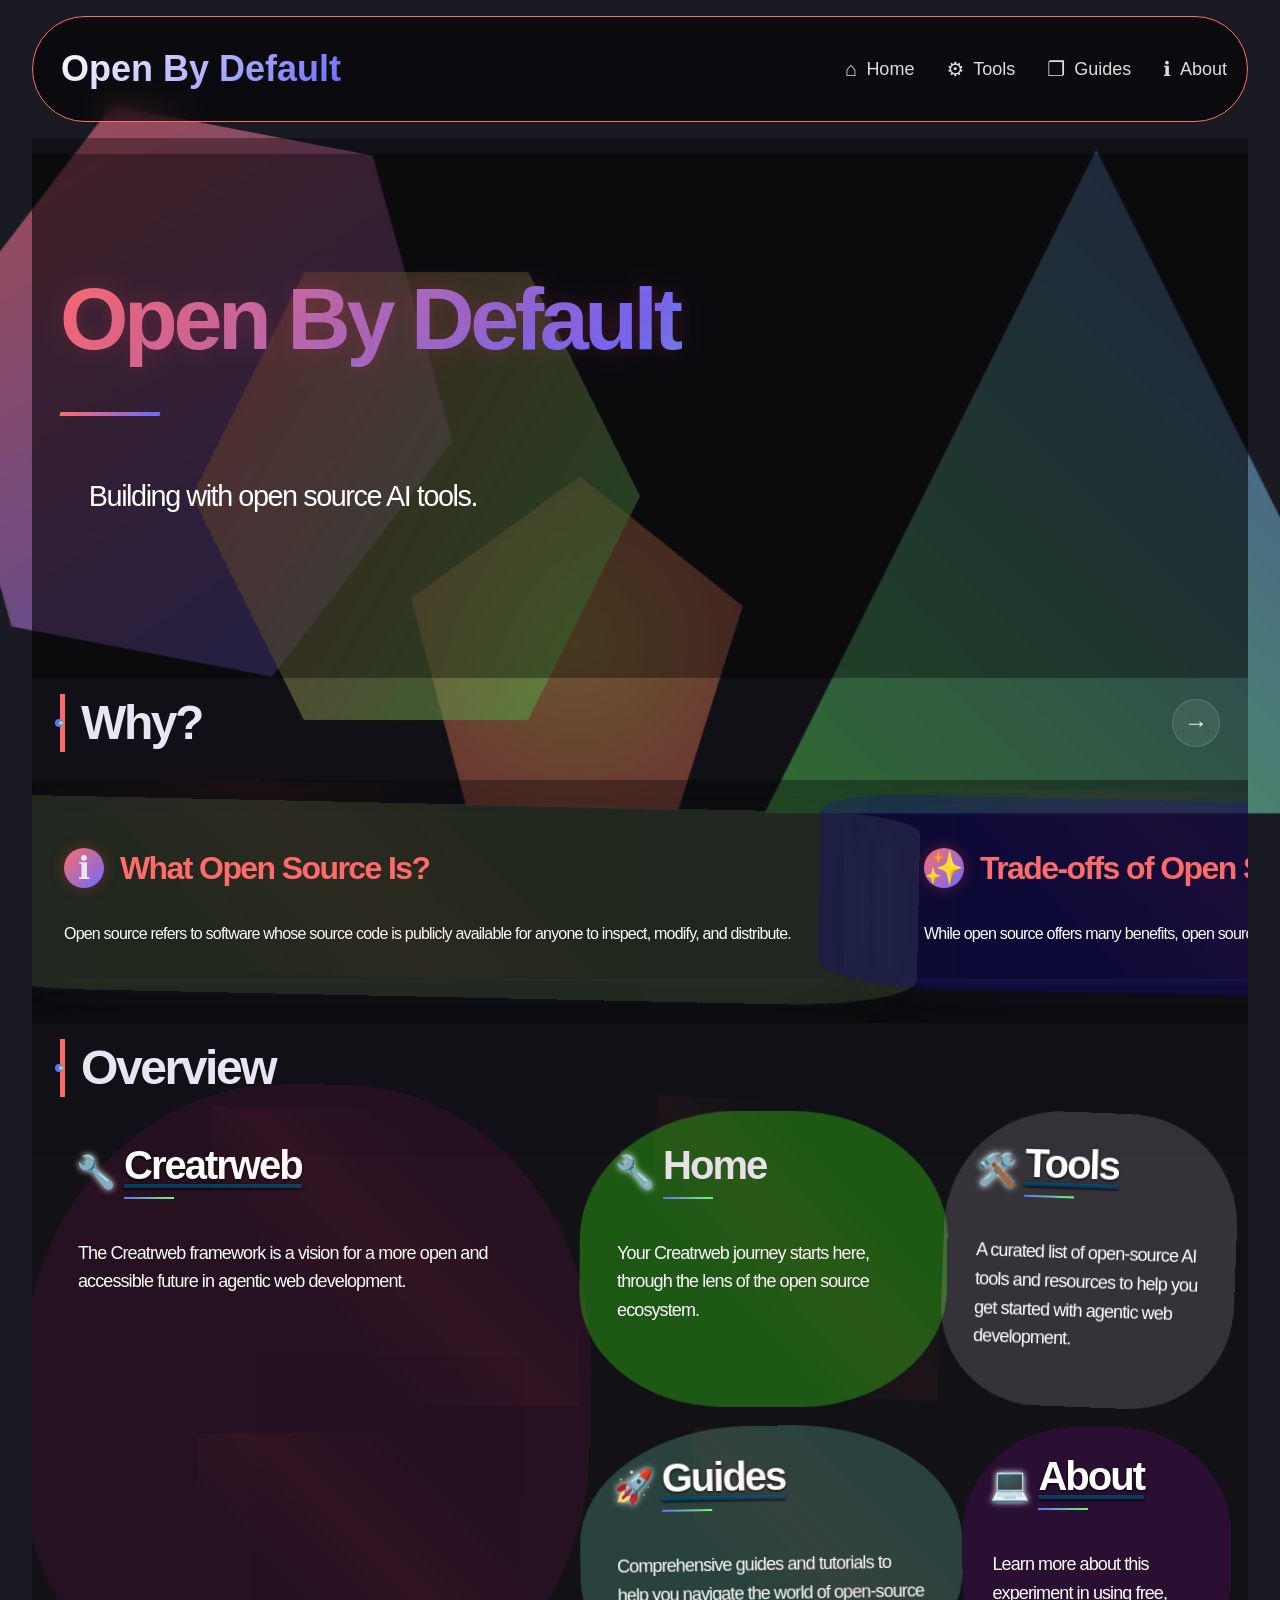
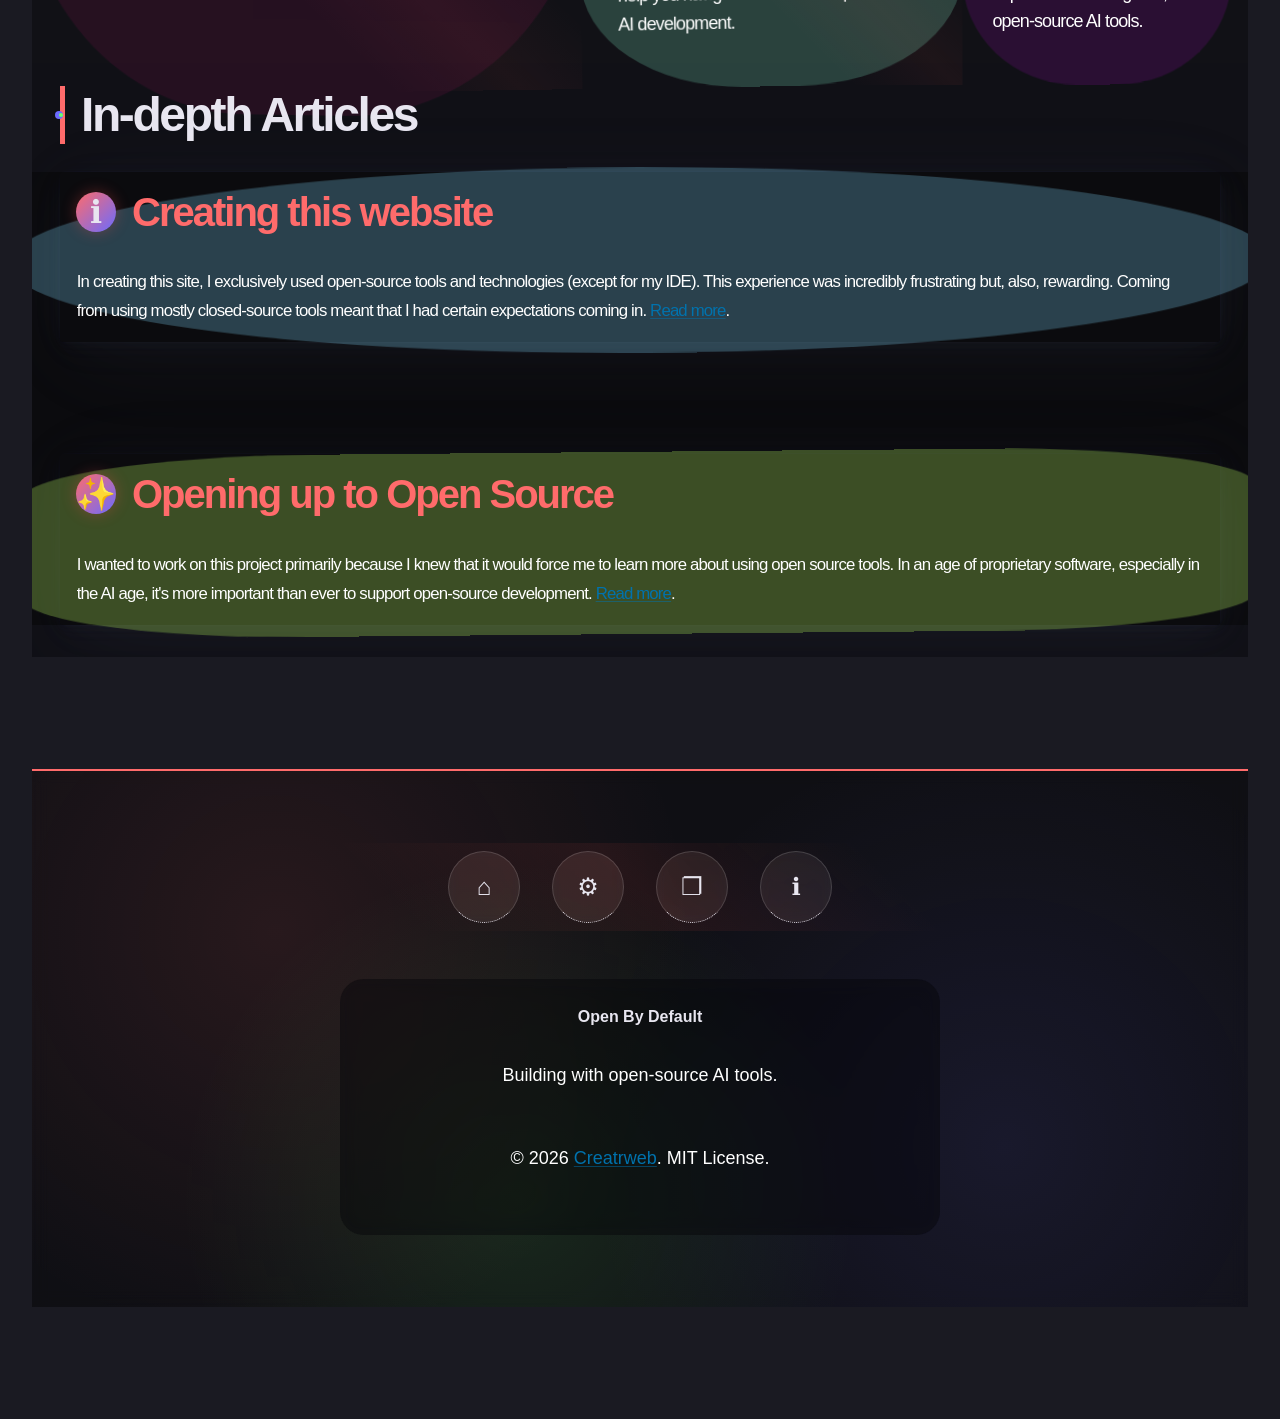
==== commit 69b82777: "fix: implement unified JavaScript animations for iOS compatibility; enhance card backgrounds and tit" ====
--- a/index.html
+++ b/index.html
@@ -48,8 +48,8 @@
   <main id="main-content" role="main" tabindex="-1">
     <section aria-labelledby="hero-heading">
       <div class="hero-container">
-        <h1 id="hero-heading">How to Use Open Source AI tools</h1>
-        <p class="hero-lead">A field guide to planning and building with models you can use without the baggage of Big Tech.</p>
+        <h1 id="hero-heading">Open By Default</h1>
+        <p class="hero-lead">Building with open source AI tools.</p>
       </div>
     </section>
 
@@ -73,6 +73,19 @@
             </div>
           </div>
         </article>
+
+        <article class="carousel-item h-entry" role="article">
+          <div class="card-background"></div>
+          <div class="card-body">
+            <header class="carousel-header">
+              <span class="carousel-icon" aria-hidden="true">✨</span>
+              <h3 class="p-name">Trade-offs of Open Source</h3>
+            </header>
+            <div class="article-content e-content">
+              <p>While open source offers many benefits, open source may be less reliable and necessitates compromises in quality.</p>
+            </div>
+          </div>
+        </article>
         
         <article class="carousel-item h-entry" role="article">
           <div class="card-background"></div>
@@ -197,7 +210,7 @@
           <div class="card-body">
             <header class="article-header">
               <span class="article-icon" aria-hidden="true">✨</span>
-              <h3 class="p-name">Opening to Open Source</h3>
+              <h3 class="p-name">Opening up to Open Source</h3>
             </header>
             <div class="article-content e-content">
               <p>I wanted to work on this project primarily because I knew that it would force me to learn more about using open source tools. In an age of proprietary software, especially in the AI age, it's more important than ever to support open-source development. <a href="./articles/opening-up-to-open-source.html">Read more</a>.</p>
@@ -224,7 +237,8 @@
       </div>
     </div>
     <div class="footer-info">
-      <p>A field guide to planning and building with models you can use without the baggage of Big Tech.</p>
+      <h6>Open By Default</h6>
+      <p>Building with open-source AI tools.</p>
       <p>&copy; 2026 <a href="https://creatrweb.com">Creatrweb</a>. MIT License.</p>
     </div>
   </footer>
--- a/css/main.css
+++ b/css/main.css
@@ -1183,6 +1183,8 @@
   z-index: 0;
   will-change: transform, opacity;
   -webkit-will-change: transform, opacity;
+  -webkit-transform: translateZ(0);
+  transform: translateZ(0);
   -webkit-transition: background-color 4s ease-in-out;
   transition: background-color 4s ease-in-out;   /* slow color morph */
 }
@@ -1428,6 +1430,24 @@
   outline-offset: 4px;
 }
 
+/* ===== TOUCH/HOVER STATES FOR iOS ===== */
+.tool-card.touch-active .tool-icon,
+.carousel-item.touch-active .carousel-icon,
+.articles-container .article-item.touch-active .article-icon {
+  -webkit-transform: scale(1.2) rotate(15deg);
+  transform: scale(1.2) rotate(15deg);
+}
+
+.tool-card.touch-active h3 a::after,
+.carousel-item.touch-active h3::after,
+.articles-container .article-item.touch-active h3::after {
+  width: 100%;
+}
+
+.nav-links a.touch-active::after {
+  width: 100%;
+}
+
 /* ===== ACCESSIBILITY: Reduced Motion ===== */
 @media (prefers-reduced-motion: reduce) {
   *,
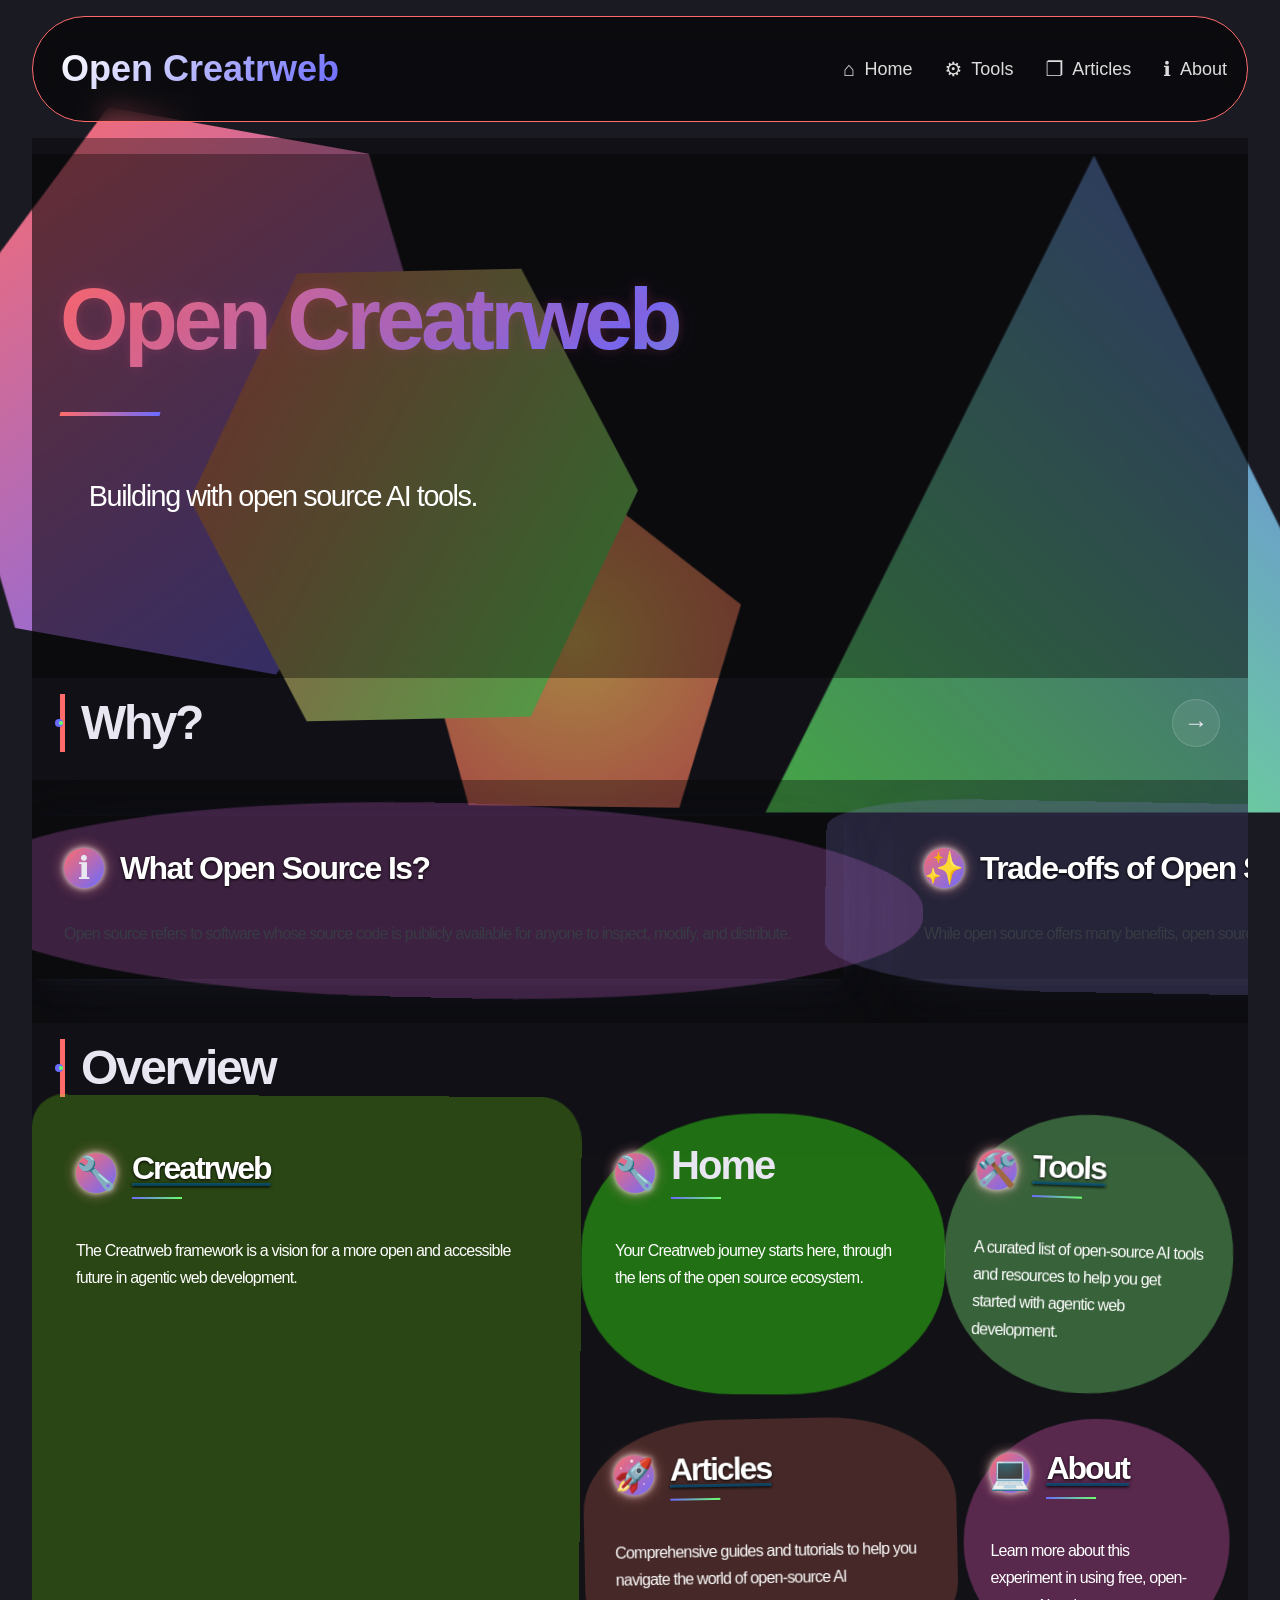
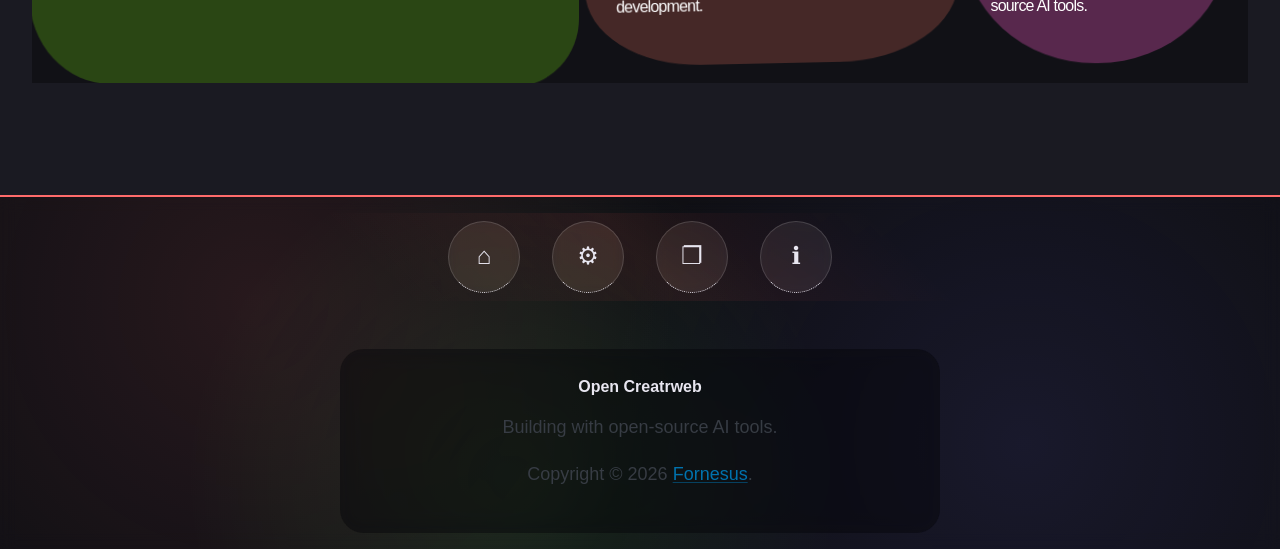
==== commit 17f13255: "Refactor website structure and content to align with Open Creatrweb branding - Added new articles: "" ====
--- a/index.html
+++ b/index.html
@@ -3,11 +3,11 @@
 <head>
   <meta charset="UTF-8">
   <meta name="viewport" content="width=device-width, initial-scale=1.0, maximum-scale=5.0, user-scalable=yes">
-  <meta name="description" content="Open by Default - Field guide to free open source AI tools">
+  <meta name="description" content="Open Creatrweb - Your guide to open source AI tools">
   <meta name="apple-mobile-web-app-capable" content="yes">
   <meta name="apple-mobile-web-app-status-bar-style" content="black-translucent">
 
-  <title>Open by Default</title>
+  <title>Open Creatrweb</title>
 
   <!-- CSS -->
   <link rel="stylesheet" href="css/vendor/pico.min.css">
@@ -23,7 +23,7 @@
     <nav role="navigation" aria-label="Main navigation">
       <div class="nav-container">
         <div class="site-title">
-          <a href="./index.html" aria-label="Home">Open By Default</a>
+          <a href="https://creatrweb.com" target="_blank" aria-label="Home">Open Creatrweb</a>
         </div>
         
         <button 
@@ -38,7 +38,7 @@
         <ul id="main-navigation" class="nav-links" aria-label="Main site navigation">
           <li><a href="./index.html" aria-current="page"><span class="nav-icon" aria-hidden="true">⌂</span>Home</a></li>
           <li><a href="./tools.html"><span class="nav-icon" aria-hidden="true">⚙</span>Tools</a></li>
-          <li><a href="./guides.html"><span class="nav-icon" aria-hidden="true">❐</span>Guides</a></li>
+          <li><a href="./articles/"><span class="nav-icon" aria-hidden="true">❐</span>Articles</a></li>
           <li><a href="./about.html"><span class="nav-icon" aria-hidden="true">ℹ</span>About</a></li>
         </ul>
       </div>
@@ -48,7 +48,7 @@
   <main id="main-content" role="main" tabindex="-1">
     <section aria-labelledby="hero-heading">
       <div class="hero-container">
-        <h1 id="hero-heading">Open By Default</h1>
+        <h1 id="hero-heading">Open Creatrweb</h1>
         <p class="hero-lead">Building with open source AI tools.</p>
       </div>
     </section>
@@ -164,7 +164,7 @@
           <div class="card-body">
             <header class="tool-header">
               <span class="tool-icon" aria-hidden="true">🚀</span>
-              <h3><a href="./guides.html">Guides</a></h3>
+              <h3><a href="./articles/">Articles</a></h3>
             </header>
             <div class="tool-content">
               <p>Comprehensive guides and tutorials to help you navigate the world of open-source AI development.</p>
@@ -184,39 +184,6 @@
             </div>
           </div>
         </div>
-      </div>
-    </section>
-
-    <section aria-labelledby="articles-heading">
-      <div class="section-header">
-        <h2 id="articles-heading">In-depth Articles</h2>
-      </div>
-      <div class="articles-container h-feed" role="region" aria-label="Additional articles">
-        <article class="article-item h-entry" role="article">
-          <div class="card-background"></div>
-          <div class="card-body">
-            <header class="article-header">
-              <span class="article-icon" aria-hidden="true">ℹ️</span>
-              <h3 class="p-name">Creating this website</h3>
-            </header>
-            <div class="article-content e-content">
-              <p>In creating this site, I exclusively used open-source tools and technologies (except for my IDE). This experience was incredibly frustrating but, also, rewarding. Coming from using mostly closed-source tools meant that I had certain expectations coming in. <a href="./articles/creating-this-website.html">Read more</a>.</p>
-            </div>
-          </div>
-        </article>
-        
-        <article class="article-item h-entry" role="article">
-          <div class="card-background"></div>
-          <div class="card-body">
-            <header class="article-header">
-              <span class="article-icon" aria-hidden="true">✨</span>
-              <h3 class="p-name">Opening up to Open Source</h3>
-            </header>
-            <div class="article-content e-content">
-              <p>I wanted to work on this project primarily because I knew that it would force me to learn more about using open source tools. In an age of proprietary software, especially in the AI age, it's more important than ever to support open-source development. <a href="./articles/opening-up-to-open-source.html">Read more</a>.</p>
-            </div>
-          </div>
-        </article>
       </div>
     </section>
   </main>
@@ -229,17 +196,17 @@
       <div class="art-component nav-piece" data-tooltip="Tools" data-art-type="pulse">
         <a href="./tools.html" aria-label="Tools"><span class="icon">⚙</span><span class="footer-nav-label">Tools</span></a>
       </div>
-      <div class="art-component nav-piece" data-tooltip="Guides" data-art-type="drift">
-        <a href="./guides.html" aria-label="Guides"><span class="icon">❐</span><span class="footer-nav-label">Guides</span></a>
+      <div class="art-component nav-piece" data-tooltip="Articles" data-art-type="drift">
+        <a href="./articles/" aria-label="Articles"><span class="icon">❐</span><span class="footer-nav-label">Articles</span></a>
       </div>
       <div class="art-component nav-piece" data-tooltip="About" data-art-type="rotate">
         <a href="./about.html" aria-label="About"><span class="icon">ℹ</span><span class="footer-nav-label">About</span></a>
       </div>
     </div>
     <div class="footer-info">
-      <h6>Open By Default</h6>
+      <h6>Open Creatrweb</h6>
       <p>Building with open-source AI tools.</p>
-      <p>&copy; 2026 <a href="https://creatrweb.com">Creatrweb</a>. MIT License.</p>
+      <p>Copyright &copy; 2026 <a href="https://creatrweb.com" target="_blank">Fornesus</a>.</p>
     </div>
   </footer>
 
--- a/css/main.css
+++ b/css/main.css
@@ -1,117 +1,69 @@
-/* ========================================
-  Open by Default - BOMBASTIC GEOMETRIC MORPH
-  Option C: drifting polygons, rotating squares, scaling triangles
-  + Carousel (horizontal scroll) + Stacked Articles (vertical)
-  ======================================== */
-
 :root {
-  /* Tri-Color Primary Scheme - Enhanced for contrast */
   --color-primary-1: #ff6b6b;
   --color-primary-2: #6b6bff;
   --color-primary-3: #6bff6b;
-  
-/* Base Colors - Enhanced for better text contrast */
-  --color-bg: #1a1a22; /* Lighter background to make moving shapes more visible */
-  --color-text: #e8e6f0; /* Slightly lighter text for better contrast */
-  --color-muted: #c8c5d8; /* Slightly lighter muted text */
+  --color-bg: #1a1a22;
+  --color-text: #e8e6f0;
+  --color-muted: #c8c5d8;
   --color-accent-white: #ffffff;
-  
-  /* Enhanced accent colors for interactive states */
   --color-accent-1: rgba(255, 107, 107, 0.2);
   --color-accent-2: rgba(107, 107, 255, 0.2);
   --color-accent-3: rgba(107, 255, 107, 0.2);
-  
-  /* Fonts */
   --font-heading: 'Verdana', 'Tahoma', 'Arial', system-ui, sans-serif;
   --font-body: 'Verdana', 'Tahoma', 'Arial', system-ui, sans-serif;
-  
-  /* Spacing - Enhanced for better visual hierarchy */
   --space-xs: 0.25rem;
   --space-sm: 0.5rem;
   --space-md: 1rem;
-  --space-lg: 1.75rem; /* Increased from 1.5rem */
-  --space-xl: 3rem; /* Increased from 2.5rem */
-  --space-2xl: 4.5rem; /* Increased from 4rem */
-  --space-3xl: 7rem; /* Increased from 6rem */
-  
-  /* Effects */
+  --space-lg: 1.75rem;
+  --space-xl: 3rem;
+  --space-2xl: 4.5rem;
+  --space-3xl: 7rem;
   --radius-lg: 24px;
   --transition-base: 350ms cubic-bezier(0.2, 0.9, 0.4, 1.1);
-  
-  /* New variables for enhanced design */
   --overlay-light: rgba(255, 255, 255, 0.05);
   --overlay-dark: rgba(0, 0, 0, 0.3);
   --shadow-sm: 0 2px 8px rgba(0, 0, 0, 0.3);
   --shadow-md: 0 4px 16px rgba(0, 0, 0, 0.4);
   --shadow-lg: 0 8px 32px rgba(0, 0, 0, 0.5);
-  
-  /* === DEVICE-ADAPTIVE SHAPE SYSTEM === */
-  /* Base values for shape system */
-  --shape-count: 4;
-  --shape-complexity: 1;
-  --movement-speed: 1;
-  --shape-size-base: 20vmax;
-  --shape-interaction-radius: 150px;
-}
-
-/* Mobile adjustments */
+}
+
 @media (max-width: 767px) {
   :root {
-    --shape-count: 3;
-    --shape-complexity: 0.7;
-    --movement-speed: 0.5;
     --shape-size-base: 30vmax;
-    --shape-interaction-radius: 120px;
-    --shape-blur: 35px;
-    --shape-opacity: 0.12;
-    --shape-animation-duration: 24s;
-  }
-}
-
-/* Tablet adjustments */
+  }
+}
 @media (min-width: 768px) and (max-width: 1023px) {
   :root {
-    --shape-count: 4;
-    --shape-complexity: 0.85;
-    --movement-speed: 0.75;
     --shape-size-base: 25vmax;
-    --shape-interaction-radius: 135px;
-    --shape-blur: 30px;
-    --shape-opacity: 0.1;
-    --shape-animation-duration: 20s;
-  }
-}
-
-/* Desktop adjustments */
+  }
+}
 @media (min-width: 1024px) {
   :root {
-    --shape-count: 6;
-    --shape-complexity: 1.2;
-    --movement-speed: 1.3;
     --shape-size-base: 18vmax;
-    --shape-interaction-radius: 165px;
-    --shape-blur: 25px;
-    --shape-opacity: 0.08;
-    --shape-animation-duration: 16s;
-  }
-}
-
-/* Reduced motion support */
+  }
+}
 @media (prefers-reduced-motion: reduce) {
   :root {
     --movement-speed: 0;
   }
 }
 
-/* ===== DYNAMIC BACKGROUND – MORPHING GEOMETRIC SHAPES ===== */
+html {
+  background-color: var(--color-bg);
+  font-size: 100%;
+  scroll-behavior: smooth;
+}
+
 body {
-  background-color: transparent;  /* remove opaque background */
+  color: var(--color-text);
+  font-family: var(--font-body);
+  font-size: 1.125rem;
+  line-height: 1.7;
+  background-color: var(--color-bg);
   position: relative;
   overflow-x: visible;
-  width: 100vw;
-}
-
-/* Base dark canvas - gradient overlay */
+}
+
 body::before {
   content: '';
   position: fixed;
@@ -123,191 +75,6 @@
   pointer-events: none;
 }
 
-/* Dark background moved to html to allow negative z-index elements to show */
-html {
-  background-color: var(--color-bg);
-  z-index: -999;
-  width: 100vw;
-}
-
-body::after {
-  content: '';
-  position: fixed;
-  top: 0;
-  left: 0;
-  background-color: var(--color-bg);
-  z-index: -1001;
-  pointer-events: none;
-}
-
-p {
-  padding: 1em;
-  border-radius: 2em;
-  color: white;
-}
-
-/* Base geometric shape styles */
-.geometric-shape {
-  position: fixed;
-  pointer-events: none;
-}
-
-/* Shape 1: Rotating Square (Red/Blue gradient) */
-.geometric-shape[data-art-type="morph-rotate"] {
-  top: 15%;
-  left: -5%;
-  width: 40vmax;
-  height: 40vmax;
-  background: linear-gradient(135deg, rgba(255,77,77,0.4), rgba(77,77,255,0.4));
-  clip-path: polygon(25% 0%, 75% 0%, 100% 50%, 75% 100%, 25% 100%, 0% 50%);
-  -webkit-animation: morphRotate 30s infinite alternate ease-in-out, randomDrift 60s infinite linear;
-  animation: morphRotate 30s infinite alternate ease-in-out, randomDrift 60s infinite linear;
-  z-index: 1;
-  -webkit-transform: translateZ(0);
-  transform: translateZ(0);
-  will-change: transform;
-  -webkit-will-change: transform;
-  pointer-events: none;
-}
-
-/* Shape 2: Morphing Triangle (Green/Blue) */
-.geometric-shape[data-art-type="morph-triangle"] {
-  bottom: 10%;
-  right: -10%;
-  width: 50vmax;
-  height: 50vmax;
-  background: linear-gradient(45deg, rgba(68,255,68,0.4), rgba(77,77,255,0.4));
-  clip-path: polygon(50% 0%, 0% 100%, 100% 100%);
-  -webkit-animation: morphTriangle 35s infinite alternate ease-in-out, randomDrift 70s infinite linear reverse;
-  animation: morphTriangle 35s infinite alternate ease-in-out, randomDrift 70s infinite linear reverse;
-  z-index: 1;
-  -webkit-transform: translateZ(0);
-  transform: translateZ(0);
-  will-change: transform;
-  -webkit-will-change: transform;
-  pointer-events: none;
-}
-
-/* Shape 3: Pulsing Pentagon (Yellow/Red) */
-.geometric-shape[data-art-type="pulse-scale"] {
-  top: 50%;
-  left: 30%;
-  width: 30vmax;
-  height: 30vmax;
-  background: radial-gradient(circle, rgba(255,200,100,0.4), rgba(255,77,77,0.4));
-  clip-path: polygon(50% 0%, 100% 38%, 82% 100%, 18% 100%, 0% 38%);
-  -webkit-animation: pulseScale 25s infinite alternate, randomDrift 80s infinite linear;
-  animation: pulseScale 25s infinite alternate, randomDrift 80s infinite linear;
-  z-index: 1;
-  -webkit-transform: translateZ(0);
-  transform: translateZ(0);
-  will-change: transform;
-  -webkit-will-change: transform;
-  pointer-events: none;
-}
-
-/* Shape 4: Drifting Hexagon (Mixed) */
-.geometric-shape[data-art-type="drift-rotate"] {
-  bottom: 20%;
-  left: 15%;
-  width: 35vmax;
-  height: 35vmax;
-  background: linear-gradient(120deg, rgba(255,77,77,0.4), rgba(68,255,68,0.4));
-  clip-path: polygon(25% 0%, 75% 0%, 100% 50%, 75% 100%, 25% 100%, 0% 50%);
-  -webkit-animation: driftRotate 40s infinite alternate-reverse, randomDrift 90s infinite linear reverse;
-  animation: driftRotate 40s infinite alternate-reverse, randomDrift 90s infinite linear reverse;
-  z-index: 1;
-  -webkit-transform: translateZ(0);
-  transform: translateZ(0);
-  will-change: transform;
-  -webkit-will-change: transform;
-  pointer-events: none;
-}
-
-/* Random drift animation for shapes moving across screen */
-@keyframes randomDrift {
-  0% { -webkit-transform: translate(0, 0); transform: translate(0, 0); }
-  25% { -webkit-transform: translate(30vw, -20vh); transform: translate(30vw, -20vh); }
-  50% { -webkit-transform: translate(-20vw, 25vh); transform: translate(-20vw, 25vh); }
-  75% { -webkit-transform: translate(15vw, 15vh); transform: translate(15vw, 15vh); }
-  100% { -webkit-transform: translate(0, 0); transform: translate(0, 0); }
-}
-
-/* Keyframes for geometric morphing */
-@keyframes morphRotate {
-  0% {
-    -webkit-transform: rotate(0deg) scale(1);
-    transform: rotate(0deg) scale(1);
-  }
-  50% {
-    -webkit-transform: rotate(22.5deg) scale(1.15);
-    transform: rotate(22.5deg) scale(1.15);
-  }
-  100% {
-    -webkit-transform: rotate(45deg) scale(0.85);
-    transform: rotate(45deg) scale(0.85);
-  }
-}
-
-@keyframes morphTriangle {
-  0% {
-    -webkit-transform: translate(0, 0) scale(1);
-    transform: translate(0, 0) scale(1);
-  }
-  33% {
-    -webkit-transform: translate(3%, -3%) scale(1.1);
-    transform: translate(3%, -3%) scale(1.1);
-  }
-  66% {
-    -webkit-transform: translate(-3%, 3%) scale(0.9);
-    transform: translate(-3%, 3%) scale(0.9);
-  }
-  100% {
-    -webkit-transform: translate(0, 0) scale(1);
-    transform: translate(0, 0) scale(1);
-  }
-}
-
-@keyframes pulseScale {
-  0% {
-    -webkit-transform: scale(0.7) rotate(0deg);
-    transform: scale(0.7) rotate(0deg);
-    opacity: 0.4;
-  }
-  100% {
-    -webkit-transform: scale(1) rotate(15deg);
-    transform: scale(1) rotate(15deg);
-    opacity: 0.8;
-  }
-}
-
-@keyframes driftRotate {
-  0% {
-    -webkit-transform: translate(0, 0) rotate(0deg);
-    transform: translate(0, 0) rotate(0deg);
-  }
-  100% {
-    -webkit-transform: translate(4%, 4%) rotate(30deg);
-    transform: translate(4%, 4%) rotate(30deg);
-  }
-}
-
-/* Document Base */
-html {
-  font-size: 100%;
-  scroll-behavior: smooth;
-}
-body {
-  color: var(--color-text);
-  font-family: var(--font-body);
-  font-size: 1.125rem; /* Increased from 1.0625rem for better readability */
-  line-height: 1.7; /* Slightly increased for better readability */
-  background-color: var(--color-bg);
-  position: relative;
-  overflow-x: visible;
-}
-
-/* Typography (bombastic) */
 h1, h2, h3, h4, h5, h6 {
   font-family: var(--font-heading);
   font-weight: 600;
@@ -315,19 +82,20 @@
   margin-bottom: var(--space-md);
   color: var(--color-text);
 }
+
 h1 {
   font-size: clamp(3rem, 8vw, 5.5rem);
   font-weight: 700;
   letter-spacing: -0.05em;
   background: linear-gradient(135deg, var(--color-primary-1), var(--color-primary-2), var(--color-primary-3));
+  background-clip: text;
   -webkit-background-clip: text;
-  background-clip: text;
   color: transparent;
   text-shadow: 0 0 15px rgba(255,77,77,0.4);
-  -webkit-animation: titlePulse 3s infinite alternate;
   animation: titlePulse 3s infinite alternate;
   position: relative;
 }
+
 h1::after {
   content: '';
   position: absolute;
@@ -338,16 +106,19 @@
   background: linear-gradient(90deg, var(--color-primary-1), var(--color-primary-2));
   transform: skewX(-15deg);
 }
+
 @keyframes titlePulse {
   0% { text-shadow: 0 0 5px rgba(255,77,77,0.2); }
   100% { text-shadow: 0 0 25px rgba(77,77,255,0.6); }
 }
+
 h2 {
   font-size: clamp(2rem, 5vw, 3rem);
   border-left: 5px solid var(--color-primary-1);
   padding-left: var(--space-md);
   position: relative;
 }
+
 h2::before {
   content: '';
   position: absolute;
@@ -359,6 +130,7 @@
   border-radius: 50%;
   transform: translateY(-50%);
 }
+
 h2::after {
   content: '';
   position: absolute;
@@ -370,11 +142,13 @@
   border-radius: 50%;
   transform: translateY(-50%);
 }
+
 h3 {
   font-size: clamp(1.75rem, 4vw, 2.5rem);
   letter-spacing: -0.02em;
   position: relative;
 }
+
 h3::after {
   content: '';
   position: absolute;
@@ -385,14 +159,12 @@
   background: linear-gradient(90deg, var(--color-primary-2), var(--color-primary-3));
 }
 
-/* Navigation (glassmorphic, sharp) */
 header {
   padding: var(--space-lg) 0;
   position: relative;
   z-index: 20;
 }
 
-/* Main content area - ensure above shapes */
 main {
   position: relative;
   z-index: 10;
@@ -401,8 +173,8 @@
   width: 95vw;
   margin: 0 auto;
   isolation: isolate;
-  -webkit-isolation: isolate;
-} 
+}
+
 .nav-container {
   width: 95vw;
   margin: 0 auto;
@@ -411,67 +183,70 @@
   justify-content: space-between;
   align-items: center;
   background: rgba(0, 0, 0, 0.55);
-  -webkit-backdrop-filter: blur(12px);
   backdrop-filter: blur(12px);
   border: 1px solid var(--color-primary-1);
   border-radius: 60px;
-  -webkit-transition: all 0.3s ease;
   transition: all 0.3s ease;
 }
+
 .nav-container:hover {
-  -webkit-backdrop-filter: blur(16px);
   backdrop-filter: blur(16px);
   border-color: var(--color-primary-2);
   box-shadow: 0 0 20px rgba(77,77,255,0.3);
 }
+
 .site-title a {
   font-size: 2em;
   font-weight: 800;
   background: linear-gradient(135deg, #fff, var(--color-primary-2));
+  background-clip: text;
   -webkit-background-clip: text;
-  background-clip: text;
   color: transparent;
   text-decoration: none;
   position: relative;
-  -webkit-transition: all 0.3s ease;
   transition: all 0.3s ease;
 }
+
 .site-title a:hover {
   text-decoration: underline;
   transform: scale(1.05);
 }
+
 .site-title a:active {
   transform: scale(0.98);
 }
+
 .menu-toggle {
   background: rgba(255,77,77,0.2);
   border: 1px solid var(--color-primary-1);
   border-radius: 8px;
   padding: 1em;
   cursor: pointer;
-  -webkit-transition: all 0.3s ease;
   transition: all 0.3s ease;
   display: flex;
   align-items: center;
   justify-content: center;
 }
+
 .menu-toggle:hover {
   background: rgba(255,77,77,0.3);
   border-color: var(--color-primary-2);
   transform: rotate(15deg);
 }
+
 .menu-toggle:active {
   transform: scale(0.95) rotate(15deg);
 }
+
 .hamburger-icon {
   background-color: red;
   width: 24px;
   height: 2px;
   display: block;
   position: relative;
-  -webkit-transition: all 0.3s ease;
   transition: all 0.3s ease;
 }
+
 .hamburger-icon::before,
 .hamburger-icon::after {
   content: '';
@@ -480,35 +255,35 @@
   height: 2px;
   background-color: red;
   left: 0;
-  -webkit-transition: all 0.3s ease;
   transition: all 0.3s ease;
 }
-.hamburger-icon::before {
-  top: -8px;
-}
-.hamburger-icon::after {
-  top: 8px;
-}
+
+.hamburger-icon::before { top: -8px; }
+.hamburger-icon::after { top: 8px; }
+
 .menu-toggle.active .hamburger-icon {
   background-color: transparent;
 }
+
 .menu-toggle.active .hamburger-icon::before {
   transform: rotate(45deg) translate(5px, 5px);
 }
+
 .menu-toggle.active .hamburger-icon::after {
   transform: rotate(-45deg) translate(5px, -5px);
 }
+
 .nav-links {
   display: flex;
   gap: 2rem;
   list-style: none;
 }
+
 .nav-links a {
   color: #ddd;
   font-weight: 500;
   position: relative;
   padding: 0.5em 0;
-  -webkit-transition: all 0.3s ease;
   transition: all 0.3s ease;
   display: flex;
   align-items: center;
@@ -518,6 +293,7 @@
 .nav-links .nav-icon {
   font-size: 1.25rem;
 }
+
 .nav-links a::after {
   content: '';
   position: absolute;
@@ -526,26 +302,28 @@
   width: 0;
   height: 3px;
   background: linear-gradient(90deg, var(--color-primary-1), var(--color-primary-2));
-  -webkit-transition: width 0.3s ease;
   transition: width 0.3s ease;
 }
+
 .nav-links a:hover {
   color: var(--color-accent-white);
 }
+
 .nav-links a:hover::after { width: 100%; }
+
 .nav-links a:focus-visible {
   outline: 2px solid var(--color-primary-2);
   outline-offset: 4px;
 }
 
-/* Hero */
 .hero-container {
   width: 100%;
   margin: 0 auto;
   padding: var(--space-3xl) var(--space-lg);
   position: relative;
-  background-color: rgba(0, 0, 0, 0.35)
-}
+  background-color: rgba(0, 0, 0, 0.35);
+}
+
 .hero-lead {
   font-size: clamp(1.2rem, 3vw, 1.8rem);
   padding: 1em;
@@ -555,122 +333,6 @@
   background-color: rgba(0, 0, 0, 0);
 }
 
-/* Tool Cards – geometric borders, glass */
-.tools-grid {
-  width: 100%;
-  margin: 0 auto;
-  padding: 0 var(--space-lg);
-  display: grid;
-  gap: var(--space-xl);
-  grid-template-columns: repeat(auto-fill, minmax(300px, 1fr));
-}
-@media (min-width: 1024px) {
-  .tools-grid {
-    grid-template-columns: 1.5fr 1fr 0.75fr; /* More asymmetric layout */
-    grid-auto-flow: dense;
-  }
-  .tools-grid > :first-child { grid-row: span 2; }
-  .tools-grid > :nth-child(3) { 
-    transform: rotate(2deg); 
-    margin-left: -1rem;
-  }
-  .tools-grid > :nth-child(4) { 
-    transform: rotate(-1deg); 
-    margin-right: -1rem;
-  }
-}
-.tool-card {
-  background: transparent;
-  border: none;
-  -webkit-transition: all var(--transition-base);
-  transition: all var(--transition-base);
-  overflow: visible;
-  position: relative;
-  isolation: isolate;
-}
-.card-background::after {
-  content: '';
-  position: absolute;
-  top: 0;
-  left: 0;
-  right: 0;
-  bottom: 0;
-  background: linear-gradient(45deg, transparent 30%, rgba(255,77,77,0.05) 50%, transparent 70%);
-  -webkit-transform: translateX(-100%);
-  transform: translateX(-100%);
-  -webkit-transition: transform 0.6s ease;
-  transition: transform 0.6s ease;
-  pointer-events: none;
-}
-
-.carousel-container, .tools-container, .articles-container {
-  background-color: rgba(0, 0, 0, 0.35);
-}
-
-.tool-card:hover .card-background::after,
-.carousel-item:hover .card-background::after,
-.articles-container .article-item:hover .card-background::after {
-  transform: translateX(100%);
-}
-
-.tool-header {
-  padding: var(--space-md);
-  display: flex;
-  align-items: center;
-  gap: var(--space-sm);
-  position: relative;
-  overflow: hidden;
-  border-radius: 28px 28px 0 0;
-}
-.tool-header::before {
-  content: '';
-  position: absolute;
-  top: -50%;
-  left: -50%;
-  width: 200%;
-  height: 200%;
-  animation: pulse 4s infinite ease-in-out;
-}
-@keyframes pulse {
-  0%, 100% { transform: scale(0.8); }
-  50% { transform: scale(1); }
-}
-.tool-icon { 
-  font-size: 2rem; 
-  filter: drop-shadow(0 0 3px white);
-  -webkit-transition: transform 0.3s ease;
-  transition: transform 0.3s ease;
-}
-.tool-card:hover .tool-icon {
-  -webkit-transform: scale(1.2) rotate(15deg);
-  transform: scale(1.2) rotate(15deg);
-}
-.tool-card h3 a { 
-  color: white; 
-  text-shadow: 0 1px 3px black;
-  position: relative;
-}
-.tool-card h3 a::after {
-  content: '';
-  position: absolute;
-  bottom: -0.2em;
-  left: 0;
-  width: 0;
-  height: 2px;
-  background: linear-gradient(90deg, var(--color-primary-2), var(--color-primary-3));
-  -webkit-transition: width 0.3s ease;
-  transition: width 0.3s ease;
-}
-.tool-card:hover h3 a::after {
-  width: 100%;
-}
-.tool-content p { 
-  color: #ffffff; 
-  padding: 1em;
-  line-height: 1.6;
-}
-
-/* ===== CAROUSEL (horizontal scroll) ===== */
 .section-header {
   display: flex;
   justify-content: space-between;
@@ -692,7 +354,6 @@
   color: var(--color-text);
   font-size: 1.5rem;
   cursor: pointer;
-  -webkit-transition: all 0.3s ease;
   transition: all 0.3s ease;
   display: flex;
   align-items: center;
@@ -700,13 +361,17 @@
 }
 
 .carousel-nav:hover {
-  -webkit-transform: scale(1.1);
   transform: scale(1.1);
 }
 
 .carousel-nav:active {
-  -webkit-transform: scale(0.95);
   transform: scale(0.95);
+}
+
+.carousel-container,
+.tools-container,
+.articles-container {
+  background-color: rgba(0, 0, 0, 0.35);
 }
 
 .carousel-container {
@@ -716,6 +381,7 @@
   position: relative;
   overflow: visible;
 }
+
 .carousel-container.mobile-scroll {
   display: flex;
   overflow-x: auto;
@@ -723,36 +389,105 @@
   scroll-snap-type: x mandatory;
   padding-bottom: var(--space-lg);
   -webkit-overflow-scrolling: touch;
-  scrollbar-width: none; /* Firefox */
-  -ms-overflow-style: none; /* IE and Edge */
-}
+  scrollbar-width: none;
+}
+
 .carousel-container.mobile-scroll::-webkit-scrollbar {
-  display: none; /* Safari and Chrome */
-}
+  display: none;
+}
+
+.tools-grid {
+  width: 100%;
+  margin: 0 auto;
+  padding: 0 var(--space-lg);
+  display: grid;
+  gap: var(--space-xl);
+  grid-template-columns: repeat(auto-fill, minmax(300px, 1fr));
+}
+
+@media (min-width: 1024px) {
+  .tools-grid {
+    grid-template-columns: 1.5fr 1fr 0.75fr;
+    grid-auto-flow: dense;
+  }
+  .tools-grid > :first-child { grid-row: span 2; }
+  .tools-grid > :nth-child(3) { transform: rotate(2deg); margin-left: -1rem; }
+  .tools-grid > :nth-child(4) { transform: rotate(-1deg); margin-right: -1rem; }
+}
+
+.tool-card,
+.carousel-item,
+.articles-container .article-item {
+  background: transparent;
+  border: none;
+  transition: all var(--transition-base);
+  position: relative;
+  isolation: isolate;
+  overflow: visible;
+}
+
 .carousel-item {
   flex: 0 0 85%;
   scroll-snap-align: start;
-  background: transparent;
-  border: none;
-  -webkit-transition: all var(--transition-base);
-  transition: all var(--transition-base);
-  position: relative;
-  isolation: isolate;
-  -webkit-transform-style: preserve-3d;
   transform-style: preserve-3d;
-  overflow: visible;
-}
-
-
-.carousel-header {
+}
+
+.articles-container .article-item {
+  display: block;
+  width: 100%;
+  margin-bottom: var(--space-3xl);
+  transform-style: preserve-3d;
+}
+
+.articles-container .article-item:last-child {
+  margin-bottom: 0;
+}
+
+.card-background {
+  position: absolute;
+  top: -5%;
+  left: -5%;
+  width: 110%;
+  height: 110%;
+  background: rgba(15, 15, 25, 0.6);
+  border-radius: 28px;
+  pointer-events: none;
+  z-index: 0;
+  will-change: transform, opacity;
+  transform: translateZ(0);
+  transition: background-color 4s ease-in-out;
+  animation: cardPulseRotateDrift 12s ease-in-out infinite;
+}
+
+@keyframes cardPulseRotateDrift {
+  0% { transform: scale(1) rotate(0deg) translate(0, 0); border-radius: 28px; box-shadow: 0 0 0 0 rgba(255, 77, 77, 0); opacity: 0.9; }
+  30% { transform: scale(1.12) rotate(2deg) translate(3px, -3px); border-radius: 18% 42% 22% 38%; box-shadow: 0 0 25px 6px rgba(255, 77, 77, 0.4); opacity: 1; }
+  60% { transform: scale(1.06) rotate(-1.5deg) translate(-3px, 2px); border-radius: 42% 22% 38% 18%; box-shadow: 0 0 28px 8px rgba(107, 107, 255, 0.4); opacity: 0.95; }
+  100% { transform: scale(1) rotate(0deg) translate(0, 0); border-radius: 28px; box-shadow: 0 0 0 0 rgba(255, 77, 77, 0); opacity: 0.9; }
+}
+
+.tool-card:hover .card-background::after,
+.carousel-item:hover .card-background::after,
+.articles-container .article-item:hover .card-background::after {
+  transform: translateX(100%);
+}
+
+.tool-header,
+.carousel-header,
+.article-header {
   display: flex;
   align-items: center;
   gap: var(--space-md);
   position: relative;
   padding: var(--space-md);
   margin: 0;
-}
-.carousel-icon {
+  overflow: hidden;
+  border-radius: 28px 28px 0 0;
+}
+
+.tool-icon,
+.carousel-icon,
+.article-icon {
   font-size: 2rem;
   line-height: 1;
   display: flex;
@@ -763,20 +498,38 @@
   background: linear-gradient(135deg, var(--color-primary-1), var(--color-primary-2));
   border-radius: 50%;
   box-shadow: 0 0 15px rgba(255,77,77,0.3);
-  -webkit-transition: transform 0.3s ease;
   transition: transform 0.3s ease;
-}
-.carousel-item:hover .carousel-icon {
-  -webkit-transform: rotate(15deg) scale(1.1);
-  transform: rotate(15deg) scale(1.1);
-}
-.carousel-item h3 {
-  color: var(--color-primary-1);
+  filter: drop-shadow(0 0 3px white);
+}
+
+.carousel-icon,
+.article-icon {
+  position: relative;
+}
+
+.tool-card:hover .tool-icon,
+.carousel-item:hover .carousel-icon,
+.articles-container .article-item:hover .article-icon {
+  transform: scale(1.2) rotate(15deg);
+}
+
+.tool-card h3 a,
+.carousel-item h3,
+.articles-container .article-item h3 {
+  color: white;
   margin: 0;
   font-size: clamp(1.5rem, 4vw, 2rem);
   position: relative;
-}
-.carousel-item h3::after {
+  text-shadow: 0 1px 3px black;
+}
+
+.articles-container .article-item h3 {
+  font-size: clamp(1.75rem, 4vw, 2.5rem);
+}
+
+.tool-card h3 a::after,
+.carousel-item h3::after,
+.articles-container .article-item h3::after {
   content: '';
   position: absolute;
   bottom: -0.2em;
@@ -784,142 +537,50 @@
   width: 0;
   height: 2px;
   background: linear-gradient(90deg, var(--color-primary-2), var(--color-primary-3));
-  -webkit-transition: width 0.3s ease;
   transition: width 0.3s ease;
 }
-.carousel-item:hover h3::after {
+
+.tool-card:hover h3 a::after,
+.carousel-item:hover h3::after,
+.articles-container .article-item:hover h3::after {
   width: 100%;
 }
+
+.tool-content p,
+.article-content,
 .carousel-item .article-content {
   color: var(--color-muted);
   line-height: 1.7;
   font-size: 1rem;
-}
+  padding: 1em;
+}
+
+.tool-content p {
+  color: #ffffff;
+}
+
+.article-content p,
 .carousel-item .article-content p {
   margin-bottom: var(--space-md);
 }
+
+.article-content p:last-child,
 .carousel-item .article-content p:last-child {
   margin-bottom: 0;
 }
-/* Add depth to carousel items */
-
-/* ===== STACKED ARTICLES (full width, vertical) ===== */
-.articles-container {
-  width: 100%;
-  margin: 0 auto;
-  padding: 0 var(--space-lg);
-  display: block;
-  position: relative;
-}
-.articles-container .article-item {
-  display: block;
-  width: 100%;
-  margin-bottom: var(--space-3xl);
-  background: transparent;
-  border: none;
-  -webkit-transition: all var(--transition-base);
-  transition: all var(--transition-base);
-  position: relative;
-  isolation: isolate;
-  -webkit-transform-style: preserve-3d;
-  transform-style: preserve-3d;
-  overflow: visible;
-}
-
-.article-item {
- padding: 0;
-}
-
-.articles-container .article-item:last-child {
-  margin-bottom: 0;
-}
-
-/* Add alternating transforms for dynamic feel */
-.article-header {
-  display: flex;
-  align-items: center;
-  gap: var(--space-md);
-  position: relative;
-  padding: var(--space-md);
-  margin: 0;
-}
-.article-icon {
-  font-size: 2rem;
-  line-height: 1;
-  display: flex;
-  align-items: center;
-  justify-content: center;
-  width: 2.5rem;
-  height: 2.5rem;
-  background: linear-gradient(135deg, var(--color-primary-1), var(--color-primary-2));
-  border-radius: 50%;
-  box-shadow: 0 0 15px rgba(255,77,77,0.3);
-  -webkit-transform: rotate(0deg);
-  transform: rotate(0deg);
-  -webkit-transition: transform 0.3s ease;
-  transition: transform 0.3s ease;
-}
-.articles-container .article-item:hover .article-icon {
-  -webkit-transform: rotate(15deg) scale(1.1);
-  transform: rotate(15deg) scale(1.1);
-}
-.articles-container .article-item h3 {
-  color: var(--color-primary-1);
-  margin: 0;
-  font-size: clamp(1.75rem, 4vw, 2.5rem);
-  position: relative;
-}
-.articles-container .article-item h3::after {
-  content: '';
-  position: absolute;
-  bottom: -0.2em;
-  left: 0;
-  width: 0;
-  height: 2px;
-  background: linear-gradient(90deg, var(--color-primary-2), var(--color-primary-3));
-  -webkit-transition: width 0.3s ease;
-  transition: width 0.3s ease;
-}
-.articles-container .article-item:hover h3::after {
-  width: 100%;
-}
-.articles-container .article-content {
-  color: var(--color-muted);
-  line-height: 1.7;
-  font-size: 1.05rem;
-}
-.articles-container .article-content p {
-  margin-bottom: var(--space-md);
-}
-.articles-container .article-content p:last-child {
-  margin-bottom: 0;
-}
-
-
-/* Ensure shared .article-content works in both contexts */
-.article-content p {
-  margin-bottom: var(--space-md);
-}
-.article-content p:last-child {
-  margin-bottom: 0;
-}
-
-/* Footer */
+
 footer {
+  position: relative;
+  z-index: 15;
+  overflow: hidden;
   border-top: 2px solid var(--color-primary-1);
-  width: 95vw;
-  margin: var(--space-3xl) auto;
-  background: rgba(0,0,0,0.5);
-  -webkit-backdrop-filter: blur(8px);
+  margin-top: var(--space-3xl);
+  background: rgba(0,0,0,0.4);
   backdrop-filter: blur(8px);
   padding: var(--space-2xl) 0;
-  position: relative;
-  z-index: 10;
-  overflow: hidden;
   isolation: isolate;
 }
 
-/* Footer as a canvas for art */
 footer::before {
   content: '';
   position: absolute;
@@ -935,34 +596,6 @@
   z-index: -1;
 }
 
-/* === ART FOOTER SYSTEM === */
-.art-footer {
-  position: relative;
-  overflow: hidden;
-  border-top: 2px solid var(--color-primary-1);
-  margin-top: var(--space-3xl);
-  background: rgba(0,0,0,0.4);
-  -webkit-backdrop-filter: blur(8px);
-  backdrop-filter: blur(8px);
-  padding: var(--space-2xl) 0;
-  isolation: isolate;
-}
-
-.art-footer::before {
-  content: '';
-  position: absolute;
-  top: 0;
-  left: 0;
-  right: 0;
-  bottom: 0;
-  background: 
-    radial-gradient(circle at 20% 30%, rgba(255,107,107,0.1) 0%, transparent 40%),
-    radial-gradient(circle at 80% 70%, rgba(107,107,255,0.1) 0%, transparent 40%),
-    radial-gradient(circle at 40% 80%, rgba(107,255,107,0.1) 0%, transparent 40%);
-  pointer-events: none;
-  z-index: -1;
-}
-
 .footer-canvas {
   max-width: 1280px;
   margin: 0 auto;
@@ -982,13 +615,11 @@
   padding: var(--space-lg);
   background: rgba(10, 10, 15, 0.6);
   border-radius: var(--radius-lg);
-  -webkit-backdrop-filter: blur(10px);
   backdrop-filter: blur(10px);
 }
 
 footer h3 { color: var(--color-primary-1); }
 
-/* Art components */
 .art-component {
   position: relative;
   display: flex;
@@ -1000,9 +631,7 @@
   border-radius: 50%;
   background: rgba(255,255,255,0.08);
   border: 1px solid rgba(255,255,255,0.15);
-  -webkit-backdrop-filter: blur(5px);
   backdrop-filter: blur(5px);
-  -webkit-transition: all 0.4s cubic-bezier(0.2, 0.9, 0.4, 1.2);
   transition: all 0.4s cubic-bezier(0.2, 0.9, 0.4, 1.2);
   cursor: pointer;
   overflow: hidden;
@@ -1028,37 +657,7 @@
   display: none;
 }
 
-/* Show labels on mobile */
-@media (max-width: 767px) {
-  .art-component {
-    width: auto;
-    height: auto;
-    padding: var(--space-sm) var(--space-md);
-    border-radius: var(--radius-lg);
-    flex-direction: row;
-  }
-  
-  .art-component a {
-    font-size: 1rem;
-    gap: var(--space-sm);
-  }
-  
-  .art-component .icon {
-    font-size: 1.25rem;
-  }
-  
-  .art-component .footer-nav-label {
-    display: inline;
-  }
-  
-  .art-component::after,
-  .art-component::before {
-    display: none;
-  }
-}
-
 .art-component:hover {
-  -webkit-transform: scale(1.2) rotate(10deg);
   transform: scale(1.2) rotate(10deg);
   background: rgba(255,255,255,0.15);
   border-color: var(--color-primary-2);
@@ -1066,8 +665,42 @@
 }
 
 .art-component:active {
-  -webkit-transform: scale(0.95);
   transform: scale(0.95);
+}
+
+.art-component[data-art-type="orbit"]:hover {
+  animation: orbitHover 0.6s ease forwards;
+}
+
+@keyframes orbitHover {
+  to { transform: scale(1.2) rotate(15deg); }
+}
+
+.art-component[data-art-type="pulse"]:hover {
+  animation: pulseHover 0.5s ease-in-out infinite alternate;
+}
+
+@keyframes pulseHover {
+  from { transform: scale(0.8); }
+  to { transform: scale(1.2); }
+}
+
+.art-component[data-art-type="drift"]:hover {
+  animation: driftHover 0.5s ease-in-out infinite alternate;
+}
+
+@keyframes driftHover {
+  from { transform: translate(0, 0); }
+  to { transform: translate(-5px, -3px); }
+}
+
+.art-component[data-art-type="rotate"]:hover {
+  animation: rotateHover 0.5s ease-in-out infinite alternate;
+}
+
+@keyframes rotateHover {
+  from { transform: rotate(0deg); }
+  to { transform: rotate(30deg); }
 }
 
 .art-component::after {
@@ -1075,7 +708,6 @@
   position: absolute;
   bottom: 120%;
   left: 50%;
-  -webkit-transform: translateX(-50%);
   transform: translateX(-50%);
   background: rgba(0,0,0,0.8);
   color: var(--color-accent-white);
@@ -1085,7 +717,6 @@
   white-space: nowrap;
   opacity: 0;
   pointer-events: none;
-  -webkit-transition: opacity 0.2s ease;
   transition: opacity 0.2s ease;
   z-index: 10;
 }
@@ -1095,12 +726,10 @@
   position: absolute;
   bottom: 110%;
   left: 50%;
-  -webkit-transform: translateX(-50%);
   transform: translateX(-50%);
   border: 4px solid transparent;
   border-top-color: rgba(0,0,0,0.8);
   opacity: 0;
-  -webkit-transition: opacity 0.2s ease;
   transition: opacity 0.2s ease;
   z-index: 10;
 }
@@ -1110,237 +739,112 @@
   opacity: 1;
 }
 
-/* Different art types for navigation pieces and geometric shapes */
-:root {
-  --scroll-velocity: 1; 
-  --art-scale-min: 0.8;
-  --art-scale-max: 1;
-}
-
-/* Navigation pieces - hover-triggered animations only */
-.art-component[data-art-type="orbit"]:hover {
-  animation: orbitHover 0.6s ease forwards;
-}
-
-@keyframes orbitHover {
-  to {
-    transform: scale(var(--art-scale-max)) rotate(15deg);
-  }
-}
-
-.art-component[data-art-type="pulse"]:hover {
-  animation: pulseHover 0.5s ease-in-out infinite alternate;
-}
-
-@keyframes pulseHover {
-  from {
-    transform: scale(var(--art-scale-min));
-  }
-  to {
-    transform: scale(var(--art-scale-max));
-  }
-}
-
-.art-component[data-art-type="drift"]:hover {
-  animation: driftHover 0.5s ease-in-out infinite alternate;
-}
-
-@keyframes driftHover {
-  from {
-    transform: translate(0, 0);
-  }
-  to {
-    transform: translate(-5px, -3px);
-  }
-}
-
-.art-component[data-art-type="rotate"]:hover {
-  animation: rotateHover 0.5s ease-in-out infinite alternate;
-}
-
-@keyframes rotateHover {
-  from {
-    transform: rotate(0deg);
-  }
-  to {
-    transform: rotate(30deg);
-  }
-}
-
-/* Unified card background – pulse, rotate, drift (text stays static) */
-/* Unified card background – subtle spill, reduced scale */
-.tool-card .card-background,
-.carousel-item .card-background,
-.articles-container .article-item .card-background {
-  position: absolute;
-  top: -5%;
+.geometric-shape {
+  position: fixed;
+  pointer-events: none;
+  z-index: 1;
+  transform: translateZ(0);
+  will-change: transform;
+}
+
+.geometric-shape[data-art-type="morph-rotate"] {
+  top: 15%;
   left: -5%;
-  width: 110%;
-  height: 110%;
-  background: rgba(15, 15, 25, 0.6);
-  border-radius: 28px;
-  pointer-events: none;
-  z-index: 0;
-  will-change: transform, opacity;
-  -webkit-will-change: transform, opacity;
-  -webkit-transform: translateZ(0);
-  transform: translateZ(0);
-  -webkit-transition: background-color 4s ease-in-out;
-  transition: background-color 4s ease-in-out;   /* slow color morph */
-}
-
-@keyframes cardPulseRotateDrift {
-  0% {
-    transform: scale(1) rotate(0deg) translate(0, 0);
-    border-radius: 28px;
-    box-shadow: 0 0 0 0 rgba(255, 77, 77, 0);
-    opacity: 0.9;
-  }
-  30% {
-    transform: scale(1.12) rotate(2deg) translate(3px, -3px);
-    border-radius: 18% 42% 22% 38%;
-    box-shadow: 0 0 25px 6px rgba(255, 77, 77, 0.4);
-    opacity: 1;
-  }
-  60% {
-    transform: scale(1.06) rotate(-1.5deg) translate(-3px, 2px);
-    border-radius: 42% 22% 38% 18%;
-    box-shadow: 0 0 28px 8px rgba(107, 107, 255, 0.4);
-    opacity: 0.95;
-  }
-  100% {
-    transform: scale(1) rotate(0deg) translate(0, 0);
-    border-radius: 28px;
-    box-shadow: 0 0 0 0 rgba(255, 77, 77, 0);
-    opacity: 0.9;
-  }
-}
-
-/* Card body - COMPLETELY STATIC */
-.card-body {
-  position: relative;
-  top: 0;
-  left: 0;
-  right: 0;
-  padding-top: 0;
-  z-index: 1;
-}
-
-/* Frame animations - transforms applied to background */
-@keyframes framePulse {
-  0% { transform: scale(1); }
-  50% { transform: scale(1.03); }
-  100% { transform: scale(1); }
-}
-
-@keyframes frameRotate {
-  0% { transform: rotate(0deg); }
-  50% { transform: rotate(3deg); }
-  100% { transform: rotate(0deg); }
-}
-
-@keyframes frameDrift {
+  width: 40vmax;
+  height: 40vmax;
+  background: linear-gradient(135deg, #ff6b6b, #6b6bff);
+  clip-path: polygon(25% 0%, 75% 0%, 100% 50%, 75% 100%, 25% 100%, 0% 50%);
+  animation: morphRotate 30s infinite alternate ease-in-out, randomDrift 60s infinite linear;
+}
+
+.geometric-shape[data-art-type="morph-triangle"] {
+  bottom: 10%;
+  right: -10%;
+  width: 50vmax;
+  height: 50vmax;
+  background: linear-gradient(45deg, #6bff6b, #6b6bff);
+  clip-path: polygon(50% 0%, 0% 100%, 100% 100%);
+  animation: morphTriangle 35s infinite alternate ease-in-out, randomDrift 70s infinite linear reverse;
+}
+
+.geometric-shape[data-art-type="pulse-scale"] {
+  top: 50%;
+  left: 30%;
+  width: 30vmax;
+  height: 30vmax;
+  background: radial-gradient(circle, #ffcc66, #ff6b6b);
+  clip-path: polygon(50% 0%, 100% 38%, 82% 100%, 18% 100%, 0% 38%);
+  animation: pulseScale 25s infinite alternate, randomDrift 80s infinite linear;
+}
+
+.geometric-shape[data-art-type="drift-rotate"] {
+  bottom: 20%;
+  left: 15%;
+  width: 35vmax;
+  height: 35vmax;
+  background: linear-gradient(120deg, #ff6b6b, #6bff6b);
+  clip-path: polygon(25% 0%, 75% 0%, 100% 50%, 75% 100%, 25% 100%, 0% 50%);
+  animation: driftRotate 40s infinite alternate-reverse, randomDrift 90s infinite linear reverse;
+}
+
+@keyframes randomDrift {
   0% { transform: translate(0, 0); }
-  50% { transform: translate(2%, 2%); }
+  25% { transform: translate(30vw, -20vh); }
+  50% { transform: translate(-20vw, 25vh); }
+  75% { transform: translate(15vw, 15vh); }
   100% { transform: translate(0, 0); }
 }
 
-/* Counter-animations - inverse transforms applied to text to keep it static */
-@keyframes textCounterPulse {
-  0% { transform: scale(1); }
-  50% { transform: scale(0.97); }
-  100% { transform: scale(1); }
-}
-
-@keyframes textCounterRotate {
-  0% { transform: rotate(0deg); }
-  50% { transform: rotate(-3deg); }
-  100% { transform: rotate(0deg); }
-}
-
-@keyframes textCounterDrift {
-  0% { transform: translate(0, 0); }
-  50% { transform: translate(-2%, -2%); }
-  100% { transform: translate(0, 0); }
-}
-
-
-
-/* Responsive adjustments */
-@media (max-width: 767px) {
-  .footer-canvas {
-    flex-direction: row;
-    flex-wrap: wrap;
-    justify-content: center;
-    gap: var(--space-lg);
-  }
-  
-  .footer-info {
-    margin-top: var(--space-lg);
-    text-align: center;
-  }
-  
-  .art-components {
-    justify-content: center;
-    flex-wrap: wrap;
-  }
-}
-
-/* === TEXT-SHAPE HARMONY SYSTEM === */
+@keyframes morphRotate {
+  0% { transform: rotate(0deg) scale(1); }
+  50% { transform: rotate(22.5deg) scale(1.15); }
+  100% { transform: rotate(45deg) scale(0.85); }
+}
+
+@keyframes morphTriangle {
+  0% { transform: translate(0, 0) scale(1); }
+  33% { transform: translate(3%, -3%) scale(1.1); }
+  66% { transform: translate(-3%, 3%) scale(0.9); }
+  100% { transform: translate(0, 0) scale(1); }
+}
+
+@keyframes pulseScale {
+  0% { transform: scale(0.7) rotate(0deg); opacity: 0.4; }
+  100% { transform: scale(1) rotate(15deg); opacity: 0.8; }
+}
+
+@keyframes driftRotate {
+  0% { transform: translate(0, 0) rotate(0deg); }
+  100% { transform: translate(4%, 4%) rotate(30deg); }
+}
+
 .text-content {
   position: relative;
   padding: var(--space-lg);
   border-radius: var(--radius-lg);
-  -webkit-backdrop-filter: blur(10px);
   backdrop-filter: blur(10px);
   background: rgba(10, 10, 15, 0.6);
   transition: all 0.4s ease;
-  /* Dynamic letter spacing will be set via JS */
-  letter-spacing: var(--dynamic-letter-spacing, -0.05em);
+  letter-spacing: -0.05em;
 }
 
 .text-content.shape-near {
-  /* Increase blur and decrease opacity when near complex shapes */
-  -webkit-backdrop-filter: blur(20px);
   backdrop-filter: blur(20px);
   background: rgba(10, 10, 15, 0.4);
   box-shadow: 0 0 30px rgba(255, 255, 255, 0.1);
 }
 
 .text-content.shape-far {
-  /* Decrease blur and increase opacity when away from shapes */
-  -webkit-backdrop-filter: blur(5px);
   backdrop-filter: blur(5px);
   background: rgba(10, 10, 15, 0.8);
 }
 
-/* Apply harmony to specific text elements */
 h1, h2, h3, .hero-lead, .tool-content p, .article-content p, .carousel-item .article-content p {
   position: relative;
-  -webkit-transition: all 0.3s ease;
   transition: all 0.3s ease;
-  letter-spacing: var(--dynamic-letter-spacing, -0.05em);
-}
-
-/* Enhanced hover states that work with shape harmony */
-.tool-card:hover .tool-content p,
-.articles-container .article-item:hover .article-content p,
-.carousel-item:hover .article-content p {
-  /* Allow shapes to influence these on hover */
-  -webkit-transition: all 0.4s ease;
-  transition: all 0.4s ease;
-}
-
-/* Footer specific adjustments */
-.footer-about p,
-.footer-about h3 {
-  position: relative;
-  -webkit-transition: all 0.3s ease;
-  transition: all 0.3s ease;
-  letter-spacing: var(--dynamic-letter-spacing, -0.03em);
-}
-
-/* Text shadow effects for proximity */
+  letter-spacing: -0.05em;
+}
+
 h1.shape-near, h2.shape-near, h3.shape-near, .hero-lead.shape-near {
   text-shadow: 0 0 20px rgba(255, 107, 107, 0.3), 0 0 40px rgba(107, 107, 255, 0.2);
 }
@@ -1349,7 +853,61 @@
   text-shadow: none;
 }
 
-/* Responsive */
+.skip-link {
+  position: absolute;
+  top: -40px;
+  left: var(--space-md);
+  background: var(--color-primary-1);
+  color: black;
+  padding: var(--space-sm) var(--space-md);
+  border-radius: 4px;
+}
+
+.skip-link:focus { top: var(--space-md); }
+
+a:focus-visible {
+  outline: 2px solid var(--color-primary-2);
+  outline-offset: 4px;
+}
+
+.tool-card.touch-active .tool-icon,
+.carousel-item.touch-active .carousel-icon,
+.articles-container .article-item.touch-active .article-icon {
+  transform: scale(1.2) rotate(15deg);
+}
+
+.tool-card.touch-active h3 a::after,
+.carousel-item.touch-active h3::after,
+.articles-container .article-item.touch-active h3::after {
+  width: 100%;
+}
+
+.nav-links a.touch-active::after {
+  width: 100%;
+}
+
+@media (prefers-reduced-motion: reduce) {
+  *,
+  *::before,
+  *::after {
+    animation-duration: 0.01ms !important;
+    animation-iteration-count: 1 !important;
+    transition-duration: 0.01ms !important;
+    scroll-behavior: auto !important;
+  }
+
+  .tool-card,
+  .carousel-item,
+  .articles-container .article-item {
+    animation: none !important;
+    transform: none !important;
+  }
+
+  @keyframes titlePulse {
+    0%, 100% { text-shadow: 0 0 5px rgba(255,77,77,0.2); }
+  }
+}
+
 @media (max-width: 767px) {
   .nav-container { border-radius: 30px; }
   .menu-toggle { display: block; }
@@ -1360,14 +918,11 @@
     right: 0;
     flex-direction: column;
     background: rgba(0,0,0,0.95);
-    -webkit-backdrop-filter: blur(20px);
     backdrop-filter: blur(20px);
     padding: var(--space-lg);
     border-radius: 0 0 30px 30px;
-    -webkit-transform: translateY(-120%);
     transform: translateY(-120%);
     opacity: 0;
-    -webkit-transition: all 0.3s;
     transition: all 0.3s;
     pointer-events: none;
     gap: var(--space-md);
@@ -1379,9 +934,7 @@
     border: 1px solid rgba(255,255,255,0.1);
     justify-content: center;
   }
-  .nav-links a span:not(.nav-icon) {
-    display: none;
-  }
+  .nav-links a span:not(.nav-icon) { display: none; }
   .nav-links .nav-icon {
     font-size: 1.75rem;
     width: 2rem;
@@ -1392,277 +945,37 @@
     opacity: 1;
     pointer-events: all;
   }
-  .tools-grid { 
-    grid-template-columns: 1fr; 
-  }
-  /* Carousel on mobile: keep full width */
-  .carousel-item {
-    flex: 0 0 100%;
-  }
-  /* Stacked articles: no extra change */
-}
+  .art-component {
+    width: auto;
+    height: auto;
+    padding: var(--space-sm) var(--space-md);
+    border-radius: var(--radius-lg);
+    flex-direction: row;
+  }
+  .art-component a { font-size: 1rem; gap: var(--space-sm); }
+  .art-component .icon { font-size: 1.25rem; }
+  .art-component .footer-nav-label { display: inline; }
+  .art-component::after,
+  .art-component::before { display: none; }
+  .tools-grid { grid-template-columns: 1fr; }
+  .carousel-item { flex: 0 0 100%; }
+  .footer-canvas {
+    flex-direction: row;
+    flex-wrap: wrap;
+    justify-content: center;
+    gap: var(--space-lg);
+  }
+  .footer-info {
+    margin-top: var(--space-lg);
+    text-align: center;
+  }
+}
+
 @media (min-width: 768px) {
   .menu-toggle { display: none; }
-  /* On tablet/desktop, carousel items can be narrower if desired */
-  .carousel-item {
-    flex: 0 0 80%;
-  }
-}
+  .carousel-item { flex: 0 0 80%; }
+}
+
 @media (min-width: 1024px) {
-  .carousel-item {
-    flex: 0 0 70%;
-  }
-}
-
-/* Accessibility */
-.skip-link {
-  position: absolute;
-  top: -40px;
-  left: var(--space-md);
-  background: var(--color-primary-1);
-  color: black;
-  padding: var(--space-sm) var(--space-md);
-  border-radius: 4px;
-}
-.skip-link:focus { top: var(--space-md); }
-a:focus-visible {
-  outline: 2px solid var(--color-primary-2);
-  outline-offset: 4px;
-}
-
-/* ===== TOUCH/HOVER STATES FOR iOS ===== */
-.tool-card.touch-active .tool-icon,
-.carousel-item.touch-active .carousel-icon,
-.articles-container .article-item.touch-active .article-icon {
-  -webkit-transform: scale(1.2) rotate(15deg);
-  transform: scale(1.2) rotate(15deg);
-}
-
-.tool-card.touch-active h3 a::after,
-.carousel-item.touch-active h3::after,
-.articles-container .article-item.touch-active h3::after {
-  width: 100%;
-}
-
-.nav-links a.touch-active::after {
-  width: 100%;
-}
-
-/* ===== ACCESSIBILITY: Reduced Motion ===== */
-@media (prefers-reduced-motion: reduce) {
-  *,
-  *::before,
-  *::after {
-    animation-duration: 0.01ms !important;
-    animation-iteration-count: 1 !important;
-    transition-duration: 0.01ms !important;
-    scroll-behavior: auto !important;
-  }
-
-  .tool-card,
-  .carousel-item,
-  .articles-container .article-item {
-    animation: none !important;
-    transform: none !important;
-  }
-  
-  @keyframes titlePulse {
-    0%, 100% {
-      text-shadow: 0 0 5px rgba(255,77,77,0.2);
-    }
-  }
-}
-
-/* === TEXT-SHAPE HARMONY SYSTEM === */
-.text-content {
-  position: relative;
-  padding: var(--space-lg);
-  border-radius: var(--radius-lg);
-  -webkit-backdrop-filter: blur(10px);
-  backdrop-filter: blur(10px);
-  background: rgba(10, 10, 15, 0.6);
-  transition: all 0.4s ease;
-  /* Dynamic letter spacing will be set via JS */
-  letter-spacing: var(--dynamic-letter-spacing, -0.05em);
-}
-
-.text-content.shape-near {
-  /* Increase blur and decrease opacity when near complex shapes */
-  -webkit-backdrop-filter: blur(20px);
-  backdrop-filter: blur(20px);
-  background: rgba(10, 10, 15, 0.4);
-  box-shadow: 0 0 30px rgba(255, 255, 255, 0.1);
-}
-
-.text-content.shape-far {
-  /* Decrease blur and increase opacity when away from shapes */
-  -webkit-backdrop-filter: blur(5px);
-  backdrop-filter: blur(5px);
-  background: rgba(10, 10, 15, 0.8);
-}
-
-/* Apply harmony to specific text elements */
-h1, h2, h3, .hero-lead, .tool-content p, .article-content p, .carousel-item .article-content p {
-  position: relative;
-  -webkit-transition: all 0.3s ease;
-  transition: all 0.3s ease;
-  letter-spacing: var(--dynamic-letter-spacing, -0.05em);
-}
-
-/* Enhanced hover states that work with shape harmony */
-.tool-card:hover .tool-content p,
-.articles-container .article-item:hover .article-content p,
-.carousel-item:hover .article-content p {
-  /* Allow shapes to influence these on hover */
-  -webkit-transition: all 0.4s ease;
-  transition: all 0.4s ease;
-}
-
-/* Footer specific adjustments */
-.footer-about p,
-.footer-about h3 {
-  position: relative;
-  -webkit-transition: all 0.3s ease;
-  transition: all 0.3s ease;
-  letter-spacing: var(--dynamic-letter-spacing, -0.03em);
-}
-
-/* Shape 1: Rotating Square – bright and sharp */
-.geometric-shape[data-art-type="morph-rotate"] {
-  position: fixed;
-  top: 15%;
-  left: -5%;
-  width: 40vmax;
-  height: 40vmax;
-  background: linear-gradient(135deg, #ff6b6b, #6b6bff);
-  clip-path: polygon(25% 0%, 75% 0%, 100% 50%, 75% 100%, 25% 100%, 0% 50%);
-  -webkit-animation: morphRotate 30s infinite alternate ease-in-out, randomDrift 60s infinite linear;
-  animation: morphRotate 30s infinite alternate ease-in-out, randomDrift 60s infinite linear;
-  z-index: 1;
-  -webkit-transform: translateZ(0);
-  transform: translateZ(0);
-  will-change: transform;
-  -webkit-will-change: transform;
-  pointer-events: none;
-  opacity: 0.6;
-}
-
-/* Shape 2: Morphing Triangle */
-.geometric-shape[data-art-type="morph-triangle"] {
-  position: fixed;
-  bottom: 10%;
-  right: -10%;
-  width: 50vmax;
-  height: 50vmax;
-  background: linear-gradient(45deg, #6bff6b, #6b6bff);
-  clip-path: polygon(50% 0%, 0% 100%, 100% 100%);
-  -webkit-animation: morphTriangle 35s infinite alternate ease-in-out, randomDrift 70s infinite linear reverse;
-  animation: morphTriangle 35s infinite alternate ease-in-out, randomDrift 70s infinite linear reverse;
-  z-index: 1;
-  -webkit-transform: translateZ(0);
-  transform: translateZ(0);
-  will-change: transform;
-  -webkit-will-change: transform;
-  pointer-events: none;
-  opacity: 0.6;
-}
-
-/* Shape 3: Pulsing Pentagon */
-.geometric-shape[data-art-type="pulse-scale"] {
-  position: fixed;
-  top: 50%;
-  left: 30%;
-  width: 30vmax;
-  height: 30vmax;
-  background: radial-gradient(circle, #ffcc66, #ff6b6b);
-  clip-path: polygon(50% 0%, 100% 38%, 82% 100%, 18% 100%, 0% 38%);
-  -webkit-animation: pulseScale 25s infinite alternate, randomDrift 80s infinite linear;
-  animation: pulseScale 25s infinite alternate, randomDrift 80s infinite linear;
-  z-index: 1;
-  -webkit-transform: translateZ(0);
-  transform: translateZ(0);
-  will-change: transform;
-  -webkit-will-change: transform;
-  pointer-events: none;
-  opacity: 0.6;
-}
-
-/* Shape 4: Drifting Hexagon */
-.geometric-shape[data-art-type="drift-rotate"] {
-  position: fixed;
-  bottom: 20%;
-  left: 15%;
-  width: 35vmax;
-  height: 35vmax;
-  background: linear-gradient(120deg, #ff6b6b, #6bff6b);
-  clip-path: polygon(25% 0%, 75% 0%, 100% 50%, 75% 100%, 25% 100%, 0% 50%);
-  -webkit-animation: driftRotate 40s infinite alternate-reverse, randomDrift 90s infinite linear reverse;
-  animation: driftRotate 40s infinite alternate-reverse, randomDrift 90s infinite linear reverse;
-  z-index: 1;
-  -webkit-transform: translateZ(0);
-  transform: translateZ(0);
-  will-change: transform;
-  -webkit-will-change: transform;
-  pointer-events: none;
-  opacity: 0.6;
-}
-
-/* Shape 2: Morphing Triangle */
-.geometric-shape[data-art-type="morph-triangle"] {
-  position: fixed;
-  bottom: 10%;
-  right: -10%;
-  width: 50vmax;
-  height: 50vmax;
-  background: linear-gradient(45deg, #6bff6b, #6b6bff);
-  clip-path: polygon(50% 0%, 0% 100%, 100% 100%);
-  -webkit-animation: morphTriangle 35s infinite alternate ease-in-out;
-  animation: morphTriangle 35s infinite alternate ease-in-out;
-  z-index: 1;
-  -webkit-transform: translateZ(0);
-  transform: translateZ(0);
-  will-change: transform;
-  -webkit-will-change: transform;
-  pointer-events: none;
-  opacity: 0.6;
-}
-
-/* Shape 3: Pulsing Pentagon */
-.geometric-shape[data-art-type="pulse-scale"] {
-  position: fixed;
-  top: 50%;
-  left: 30%;
-  width: 30vmax;
-  height: 30vmax;
-  background: radial-gradient(circle, #ffcc66, #ff6b6b);
-  clip-path: polygon(50% 0%, 100% 38%, 82% 100%, 18% 100%, 0% 38%);
-  -webkit-animation: pulseScale 25s infinite alternate;
-  animation: pulseScale 25s infinite alternate;
-  z-index: 1;
-  -webkit-transform: translateZ(0);
-  transform: translateZ(0);
-  will-change: transform;
-  -webkit-will-change: transform;
-  pointer-events: none;
-  opacity: 0.6;
-}
-
-/* Shape 4: Drifting Hexagon */
-.geometric-shape[data-art-type="drift-rotate"] {
-  position: fixed;
-  bottom: 20%;
-  left: 15%;
-  width: 35vmax;
-  height: 35vmax;
-  background: linear-gradient(120deg, #ff6b6b, #6bff6b);
-  clip-path: polygon(25% 0%, 75% 0%, 100% 50%, 75% 100%, 25% 100%, 0% 50%);
-  -webkit-animation: driftRotate 40s infinite alternate-reverse;
-  animation: driftRotate 40s infinite alternate-reverse;
-  z-index: 1;
-  -webkit-transform: translateZ(0);
-  transform: translateZ(0);
-  will-change: transform;
-  -webkit-will-change: transform;
-  pointer-events: none;
-  opacity: 0.6;
+  .carousel-item { flex: 0 0 70%; }
 }
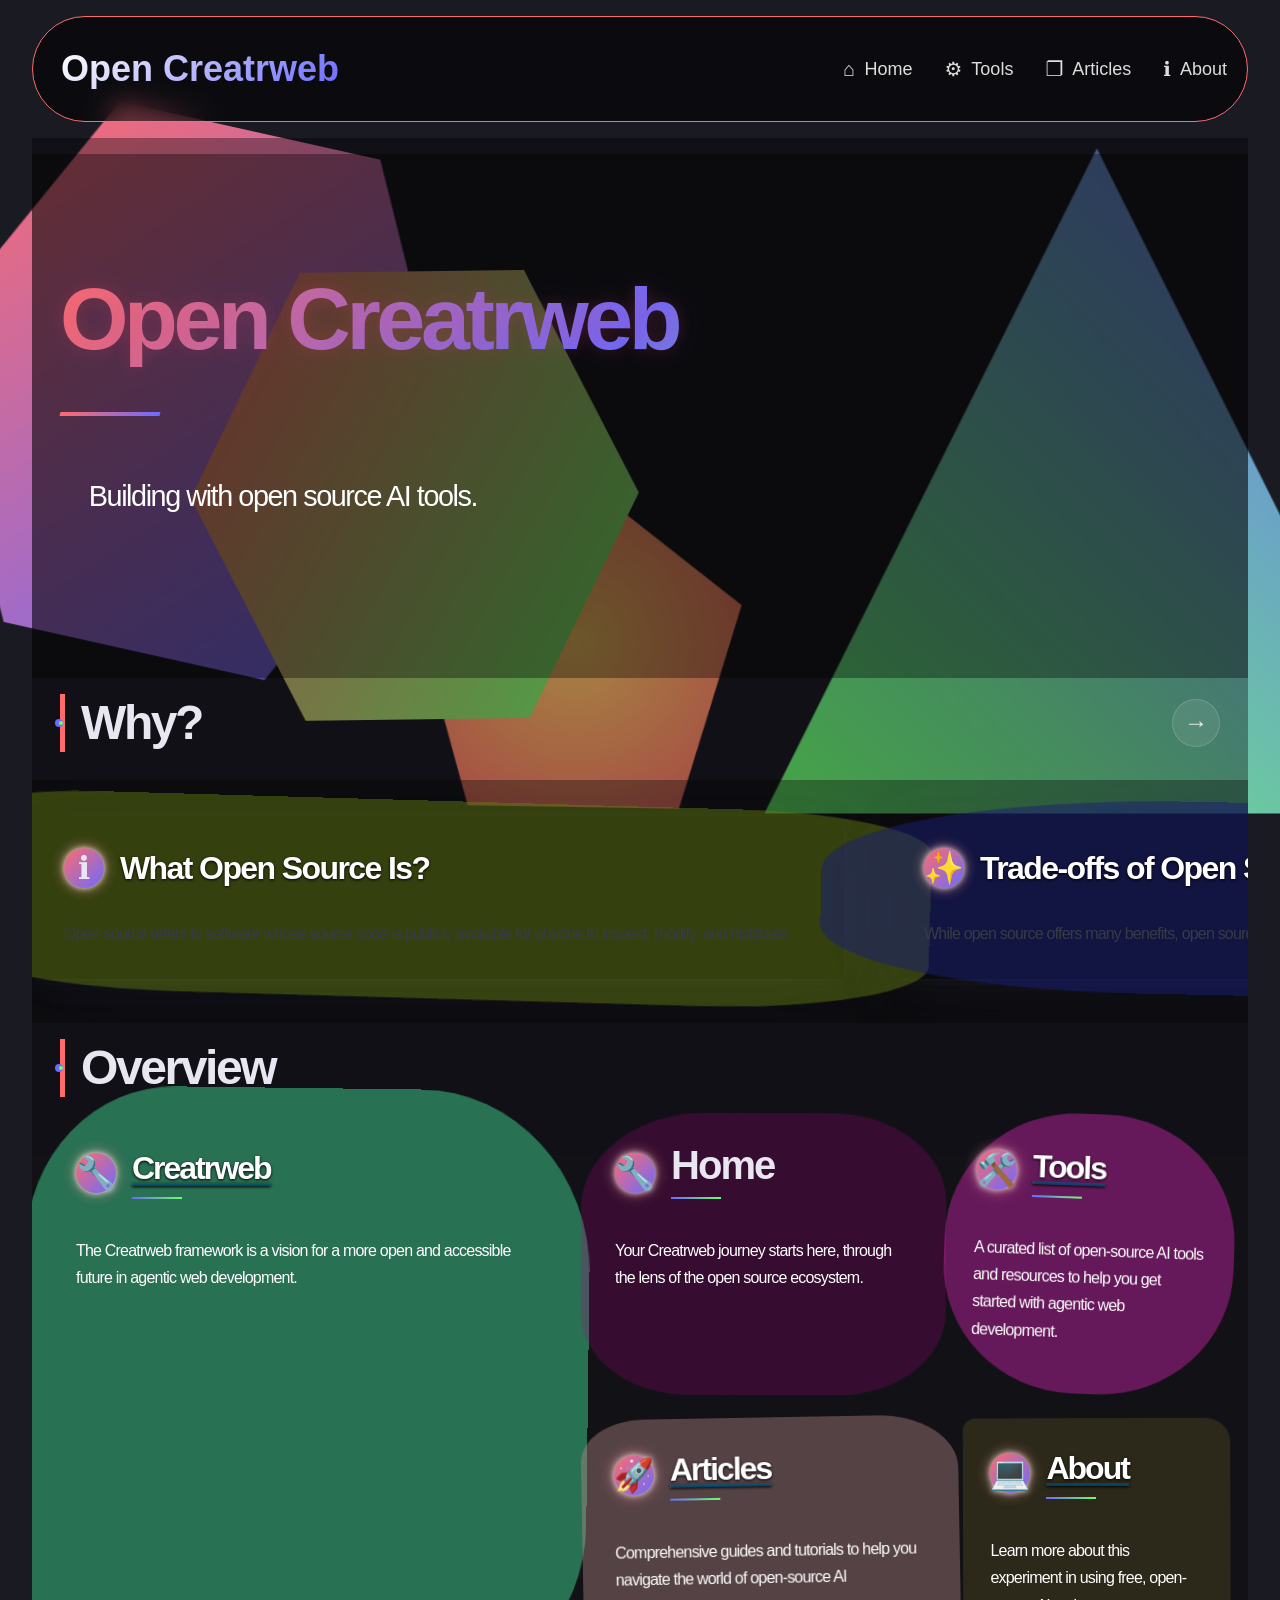
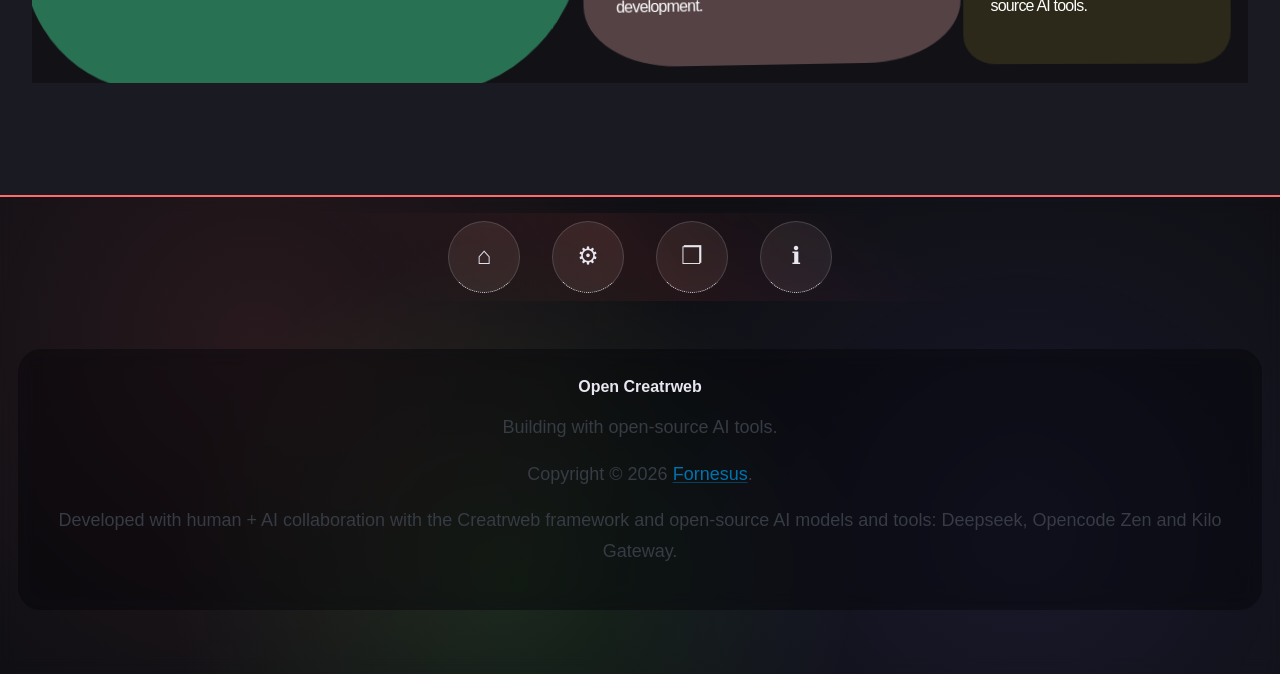
==== commit 66764ad1: "feat: add acknowledgment of human + AI collaboration in footer across multiple pages" ====
--- a/index.html
+++ b/index.html
@@ -207,6 +207,7 @@
       <h6>Open Creatrweb</h6>
       <p>Building with open-source AI tools.</p>
       <p>Copyright &copy; 2026 <a href="https://creatrweb.com" target="_blank">Fornesus</a>.</p>
+      <p>Developed with human + AI collaboration with the Creatrweb framework and open-source AI models and tools: Deepseek, Opencode Zen and Kilo Gateway.</p>
     </div>
   </footer>
 
--- a/css/main.css
+++ b/css/main.css
@@ -579,6 +579,7 @@
   backdrop-filter: blur(8px);
   padding: var(--space-2xl) 0;
   isolation: isolate;
+  width: 100%;
 }
 
 footer::before {
@@ -597,7 +598,6 @@
 }
 
 .footer-canvas {
-  max-width: 1280px;
   margin: 0 auto;
   display: flex;
   justify-content: center;
@@ -610,8 +610,7 @@
 
 .footer-info {
   text-align: center;
-  max-width: 600px;
-  margin: var(--space-xl) auto 0;
+  margin: var(--space-xl) 1em;
   padding: var(--space-lg);
   background: rgba(10, 10, 15, 0.6);
   border-radius: var(--radius-lg);
